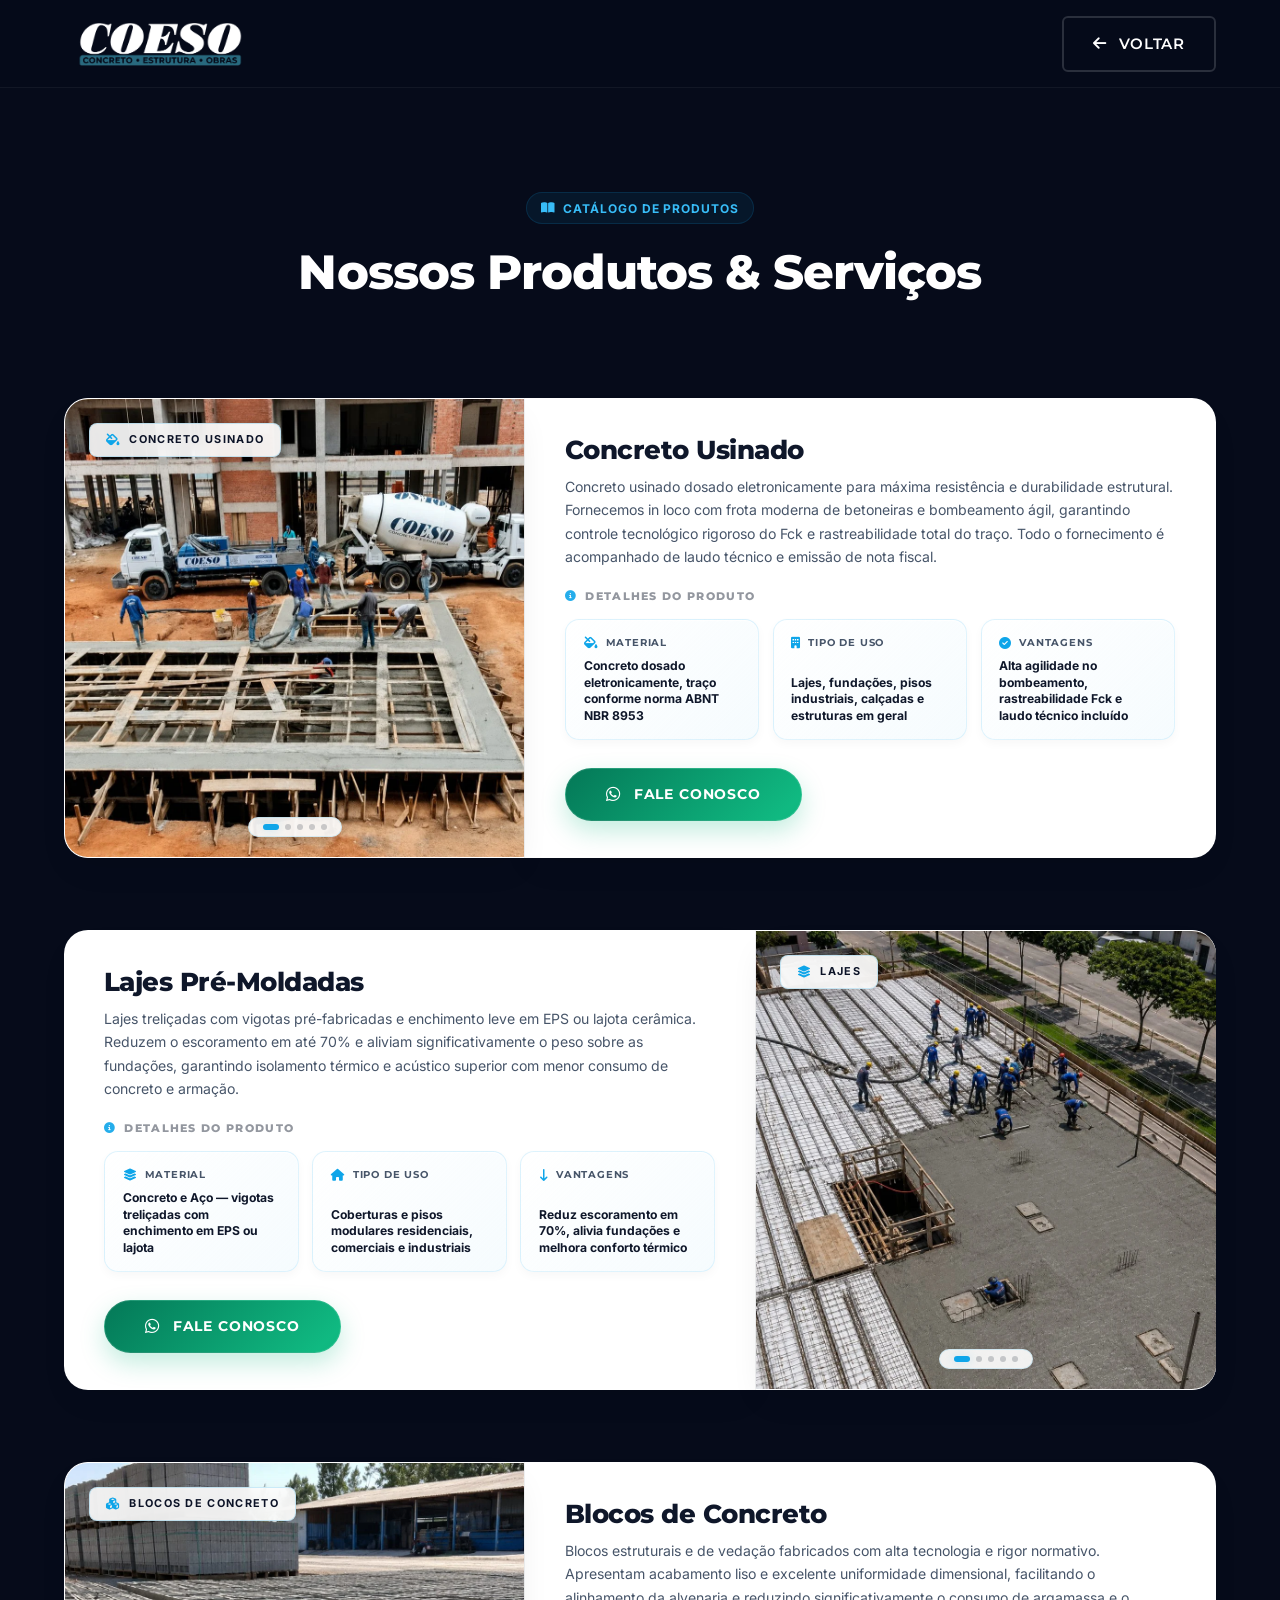
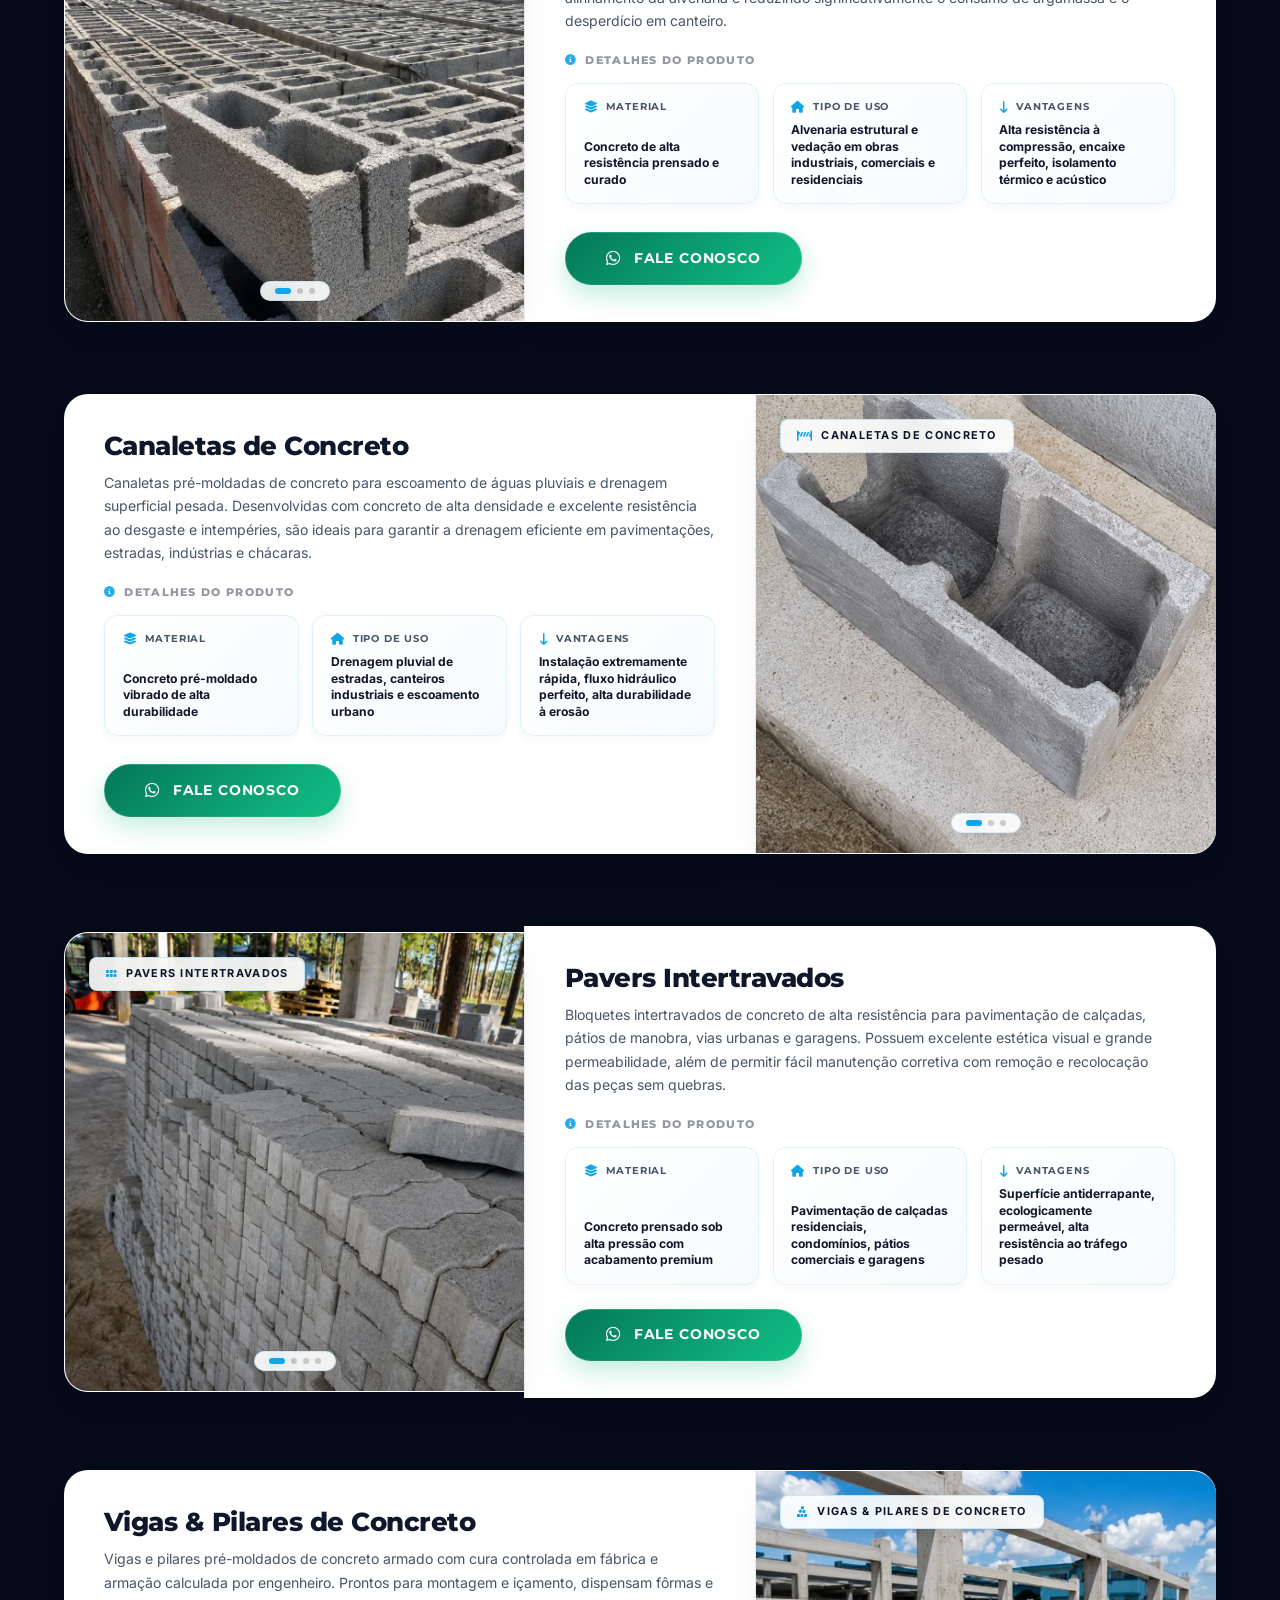
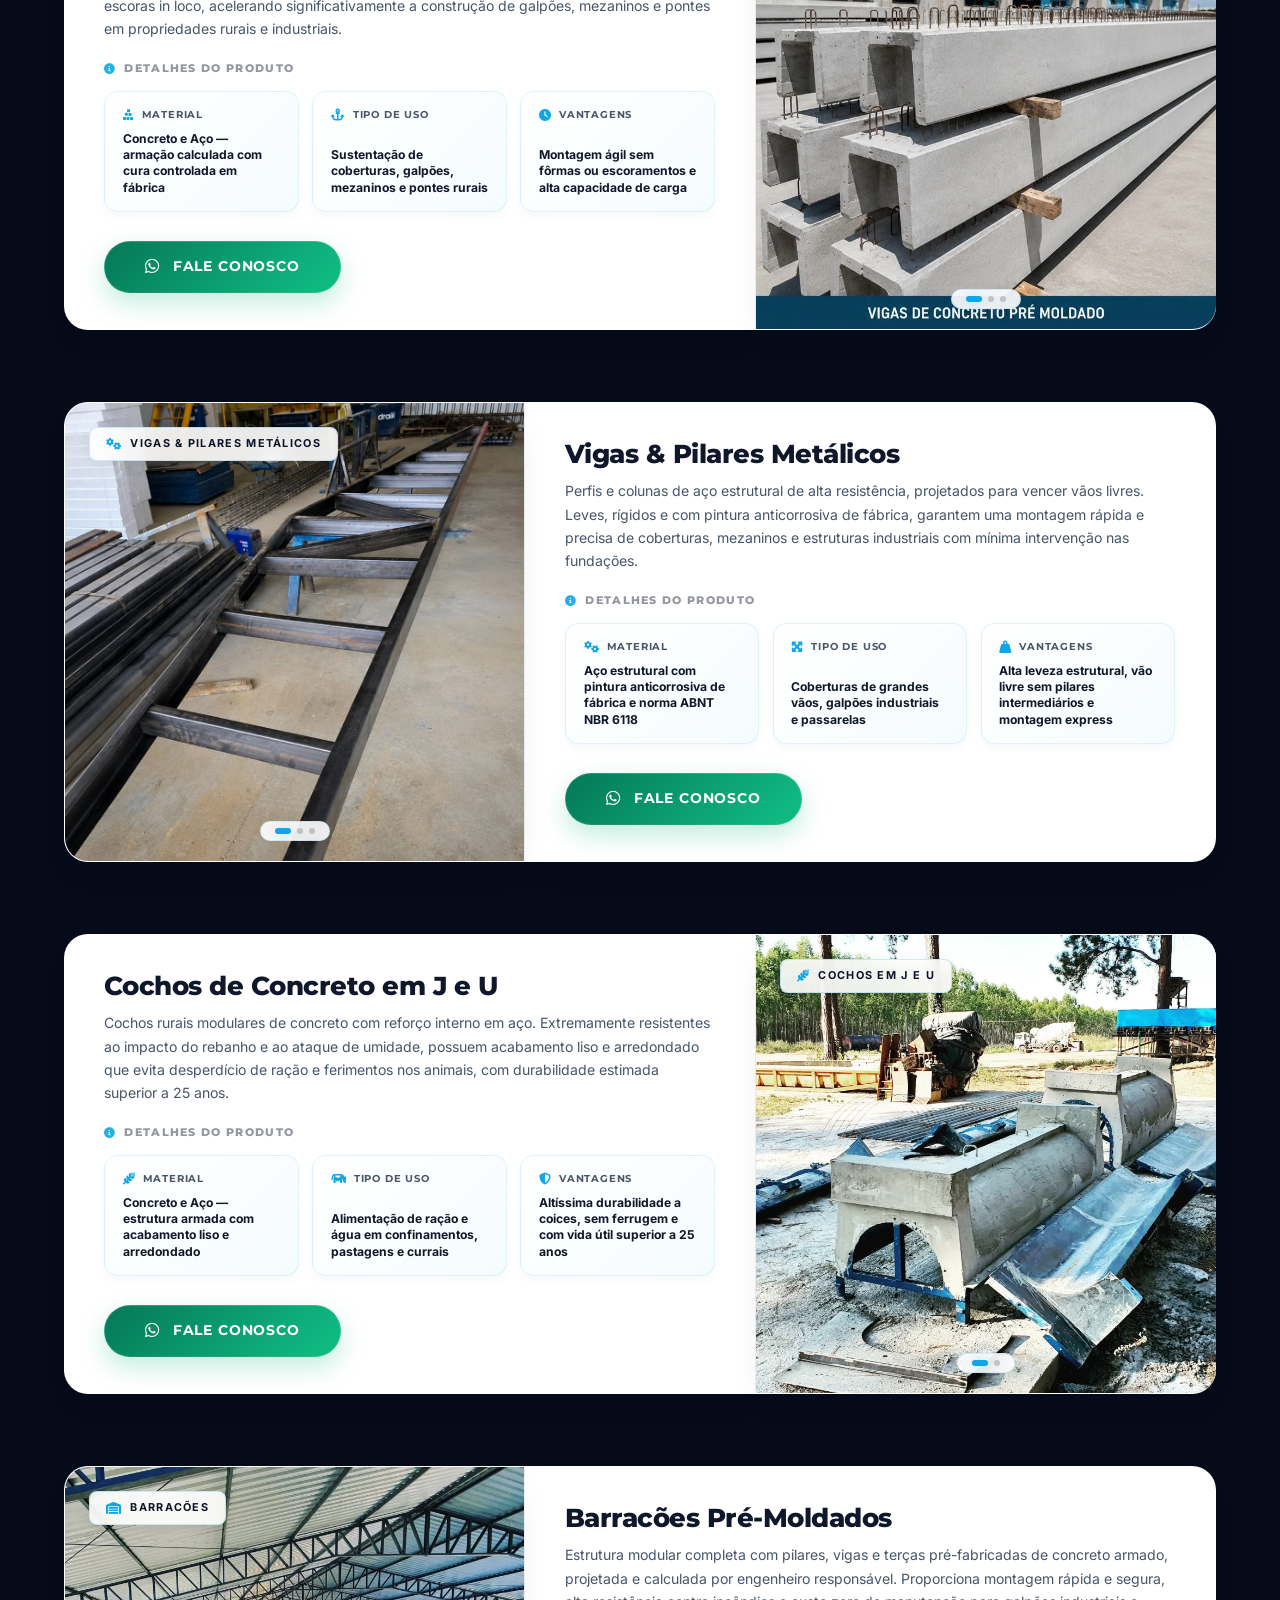
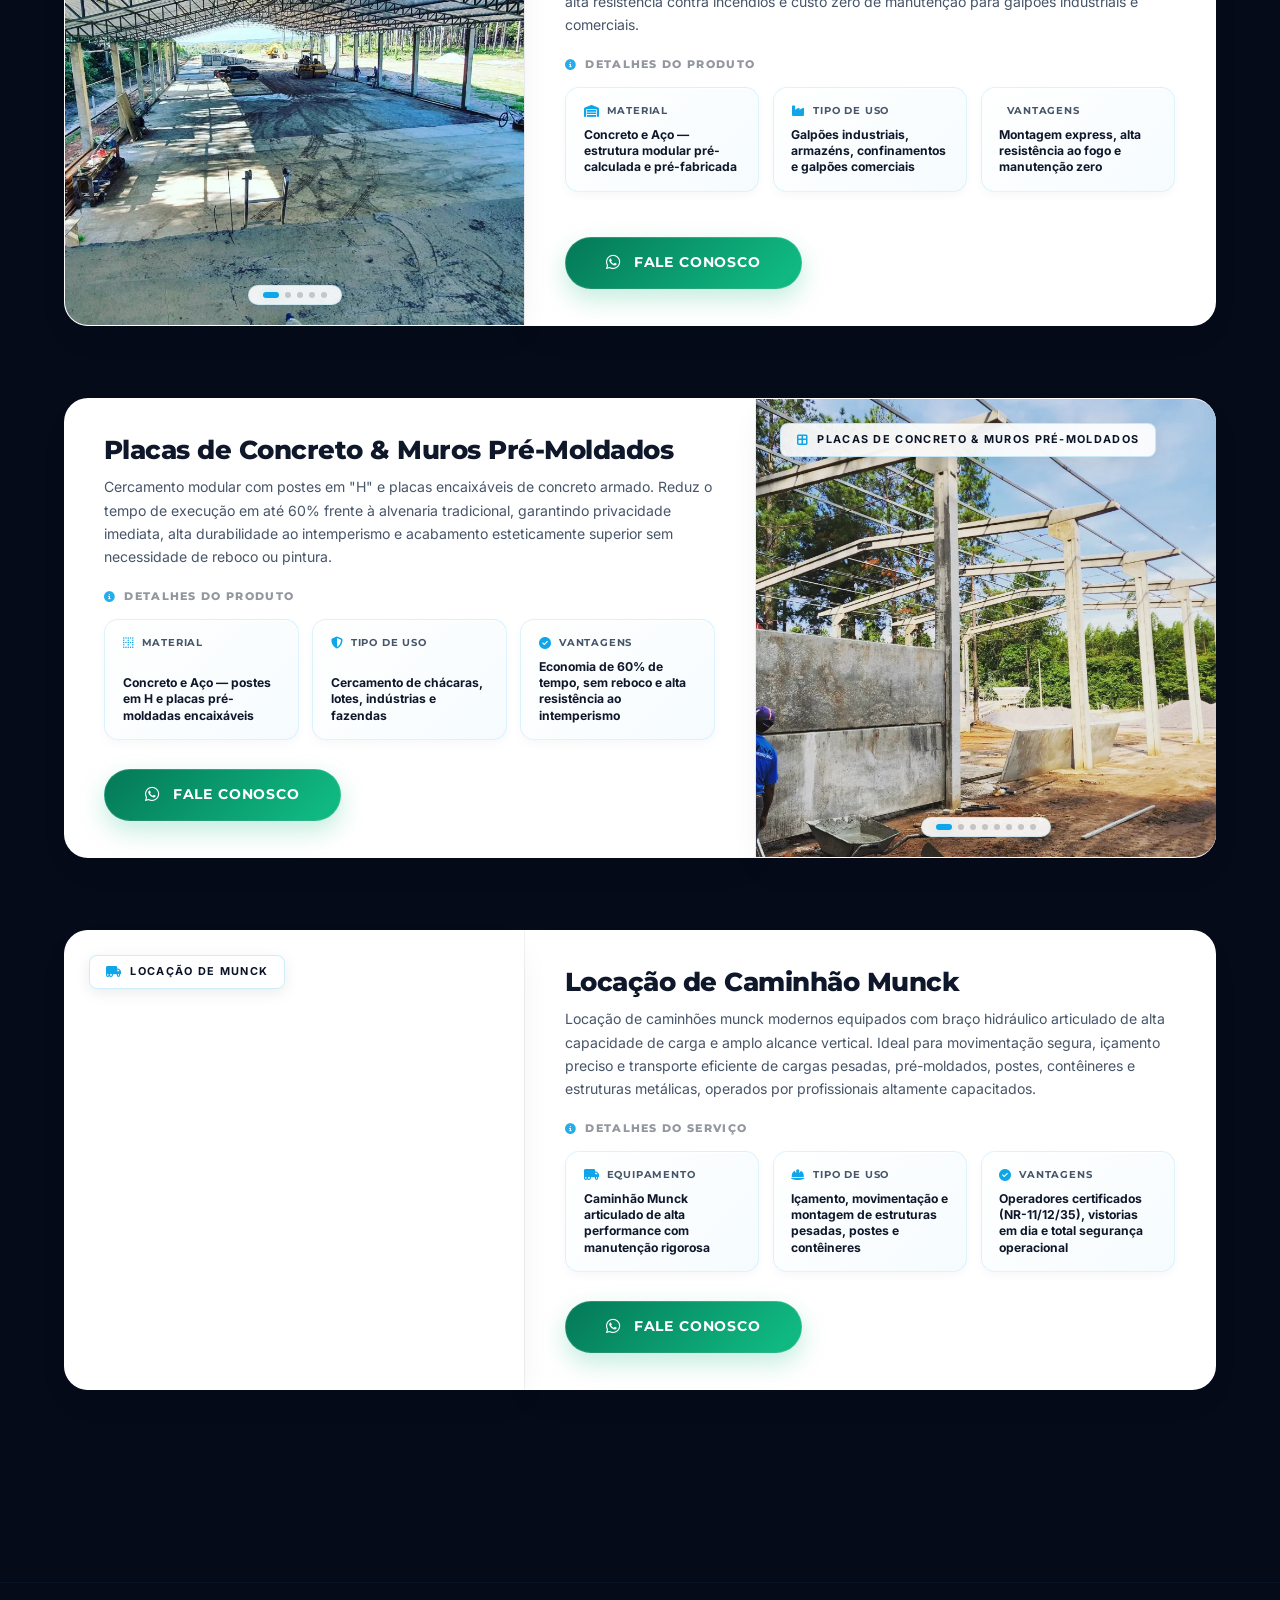
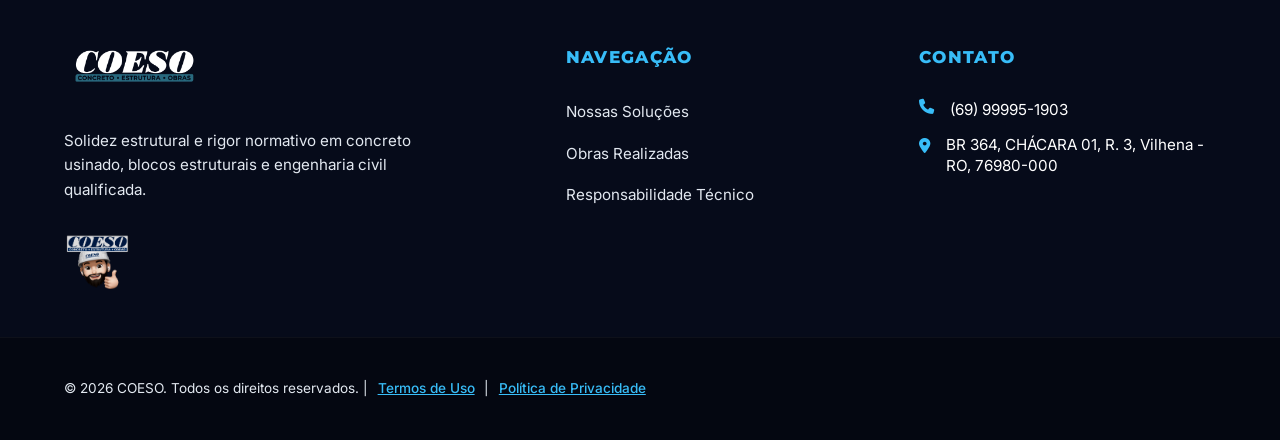
==== catalogo.html @ 25af0e40 "Add files via upload" ====
<!DOCTYPE html>
<html lang="pt-BR">
<head>
    <meta charset="UTF-8">
    <meta name="viewport" content="width=device-width, initial-scale=1.0">
    <title>Catálogo Oficial | COESO Engenharia</title>
    
    <!-- Meta Tags SEO -->
    <meta name="description" content="Acesse o Catálogo Oficial de Engenharia & Soluções COESO. Especificações técnicas de concreto usinado, blocos, pré-moldados e portfólio.">
    <meta name="keywords" content="catalogo coeso, concreto usinado, pre-moldados, laudos concreto, engenharia civil, coeso engenharia">
    <meta name="author" content="COESO">
    
    <!-- Google Fonts -->
    <link rel="preconnect" href="https://fonts.googleapis.com">
    <link rel="preconnect" href="https://fonts.gstatic.com" crossorigin>
    <link href="https://fonts.googleapis.com/css2?family=Inter:wght@300;400;500;600;700&family=Montserrat:wght@400;500;600;700;800&family=Playfair+Display:ital,wght@1,600;1,700;1,800;1,900&display=swap" rel="stylesheet">
    
    <!-- FontAwesome para Ícones -->
    <link rel="stylesheet" href="https://cdnjs.cloudflare.com/ajax/libs/font-awesome/6.4.0/css/all.min.css">
    
    <!-- CSS Customizado -->
    <link rel="stylesheet" href="style.css">
</head>
<body class="catalogo-body-bg">

    <!-- Header / Navbar Simplificado -->
    <header class="header" style="position: absolute; top: 0; left: 0; width: 100%; z-index: 100; background-color: transparent; border-bottom: 1px solid rgba(255, 255, 255, 0.05);">
        <div class="container header-container">
            <a href="index.html" class="logo-link">
                <img src="imagens/logo/logo-white-letters.webp" alt="COESO - Concreto, Estrutura e Obras" class="logo-img">
                <span class="logo-slogan">"Qualidade que constrói confiança"</span>
            </a>
            
            <a href="index.html" class="btn btn-outline" style="border-color: rgba(255, 255, 255, 0.15); color: var(--white); font-weight: 600;">
                <i class="fa-solid fa-arrow-left"></i> Voltar
            </a>
        </div>
    </header>

    <main style="padding-top: 5.5rem;">
        <!-- Seção de Introdução do Catálogo -->
        <section class="catalogo-intro-section">
            <div class="container">
                <span class="catalogo-tag"><i class="fa-solid fa-book-open"></i> Catálogo de Produtos</span>
                <h1 class="catalogo-intro-title">Nossos Produtos & Serviços</h1>
            </div>
        </section>

        <!-- Seção do Catálogo de Produtos (Sem Abas - Grade Unificada) -->
        <section class="catalogo-products-section" style="padding-bottom: 6rem;">
            <div class="container">
                <div class="product-list">
                    
                    <!-- Produto 1: Concreto Usinado -->
                    <div class="product-row">
                        <div class="product-carousel-side" data-carousel>
                            <span class="product-badge"><i class="fa-solid fa-fill-drip"></i> Concreto Usinado</span>
                            <div class="carousel-track-wrapper">
                                <div class="carousel-track">
                                    <div class="carousel-slide">
                                        <img src="imagens/cat%C3%A1logo/concretagem/concreto01.webp" alt="Concreto Usinado - Imagem 1">
                                    </div>
                                    <div class="carousel-slide">
                                        <img src="imagens/cat%C3%A1logo/concretagem/concreto02.webp" alt="Concreto Usinado - Imagem 2">
                                    </div>
                                    <div class="carousel-slide">
                                        <img src="imagens/cat%C3%A1logo/concretagem/concreto03.webp" alt="Concreto Usinado - Imagem 3">
                                    </div>
                                    <div class="carousel-slide">
                                        <img src="imagens/cat%C3%A1logo/concretagem/concreto04.webp" alt="Concreto Usinado - Imagem 4">
                                    </div>
                                    <div class="carousel-slide">
                                        <img src="imagens/cat%C3%A1logo/concretagem/concreto05.webp" alt="Concreto Usinado - Imagem 5">
                                    </div>
                                </div>
                            </div>
                            <button class="carousel-btn prev" aria-label="Anterior"><i class="fa-solid fa-chevron-left"></i></button>
                            <button class="carousel-btn next" aria-label="Próximo"><i class="fa-solid fa-chevron-right"></i></button>
                            <div class="carousel-dots">
                                <span class="dot active"></span>
                                <span class="dot"></span>
                                <span class="dot"></span>
                                <span class="dot"></span>
                                <span class="dot"></span>
                            </div>
                        </div>
                        <div class="product-info-side">
                            <div>
                                <h3 class="product-name">Concreto Usinado</h3>
                                <p class="product-intro-desc">Concreto usinado dosado eletronicamente para máxima resistência e durabilidade estrutural. Fornecemos in loco com frota moderna de betoneiras e bombeamento ágil, garantindo controle tecnológico rigoroso do Fck e rastreabilidade total do traço. Todo o fornecimento é acompanhado de laudo técnico e emissão de nota fiscal.</p>
                                
                                <div class="product-spec-title">
                                    <i class="fa-solid fa-circle-info"></i> Detalhes do Produto
                                </div>
                                <div class="product-spec-list">
                                    <div class="product-spec-item">
                                        <span class="product-spec-label"><i class="fa-solid fa-fill-drip"></i> Material</span>
                                        <span class="product-spec-val">Concreto dosado eletronicamente, traço conforme norma ABNT NBR 8953</span>
                                    </div>
                                    <div class="product-spec-item">
                                        <span class="product-spec-label"><i class="fa-solid fa-building"></i> Tipo de Uso</span>
                                        <span class="product-spec-val">Lajes, fundações, pisos industriais, calçadas e estruturas em geral</span>
                                    </div>
                                    <div class="product-spec-item">
                                        <span class="product-spec-label"><i class="fa-solid fa-circle-check"></i> Vantagens</span>
                                        <span class="product-spec-val">Alta agilidade no bombeamento, rastreabilidade Fck e laudo técnico incluído</span>
                                    </div>
                                </div>
                            </div>
                            
                            <a href="https://api.whatsapp.com/send?phone=5569999951903&text=Ol%C3%A1!%20Gostaria%20de%20fazer%20um%20or%C3%A7amento%20para%20Concreto%20Usinado%20com%20a%20COESO." 
                               target="_blank" class="btn btn-whatsapp-seller">
                                <i class="fa-brands fa-whatsapp"></i> Fale conosco
                            </a>
                        </div>
                    </div>

                    <!-- Produto 2: Lajes Pré-Moldadas -->
                    <div class="product-row">
                        <div class="product-carousel-side" data-carousel>
                            <span class="product-badge"><i class="fa-solid fa-layer-group"></i> Lajes</span>
                            <div class="carousel-track-wrapper">
                                <div class="carousel-track">
                                    <div class="carousel-slide">
                                        <img src="imagens/cat%C3%A1logo/lage/laje01.webp" alt="Lajes Pré-Moldadas - Imagem 1">
                                    </div>
                                    <div class="carousel-slide">
                                        <img src="imagens/cat%C3%A1logo/lage/laje02.webp" alt="Lajes Pré-Moldadas - Imagem 2">
                                    </div>
                                    <div class="carousel-slide">
                                        <img src="imagens/cat%C3%A1logo/lage/laje03.webp" alt="Lajes Pré-Moldadas - Imagem 3">
                                    </div>
                                    <div class="carousel-slide">
                                        <img src="imagens/cat%C3%A1logo/lage/laje04.webp" alt="Lajes Pré-Moldadas - Imagem 4">
                                    </div>
                                    <div class="carousel-slide">
                                        <img src="imagens/cat%C3%A1logo/lage/laje05.webp" alt="Lajes Pré-Moldadas - Imagem 5">
                                    </div>
                                </div>
                            </div>
                            <button class="carousel-btn prev" aria-label="Anterior"><i class="fa-solid fa-chevron-left"></i></button>
                            <button class="carousel-btn next" aria-label="Próximo"><i class="fa-solid fa-chevron-right"></i></button>
                            <div class="carousel-dots">
                                <span class="dot active"></span>
                                <span class="dot"></span>
                                <span class="dot"></span>
                                <span class="dot"></span>
                                <span class="dot"></span>
                            </div>
                        </div>
                        <div class="product-info-side">
                            <div>
                                <h3 class="product-name">Lajes Pré-Moldadas</h3>
                                <p class="product-intro-desc">Lajes treliçadas com vigotas pré-fabricadas e enchimento leve em EPS ou lajota cerâmica. Reduzem o escoramento em até 70% e aliviam significativamente o peso sobre as fundações, garantindo isolamento térmico e acústico superior com menor consumo de concreto e armação.</p>
                                
                                <div class="product-spec-title">
                                    <i class="fa-solid fa-circle-info"></i> Detalhes do Produto
                                </div>
                                <div class="product-spec-list">
                                    <div class="product-spec-item">
                                        <span class="product-spec-label"><i class="fa-solid fa-layer-group"></i> Material</span>
                                        <span class="product-spec-val">Concreto e Aço — vigotas treliçadas com enchimento em EPS ou lajota</span>
                                    </div>
                                    <div class="product-spec-item">
                                        <span class="product-spec-label"><i class="fa-solid fa-house"></i> Tipo de Uso</span>
                                        <span class="product-spec-val">Coberturas e pisos modulares residenciais, comerciais e industriais</span>
                                    </div>
                                    <div class="product-spec-item">
                                        <span class="product-spec-label"><i class="fa-solid fa-arrow-down-long"></i> Vantagens</span>
                                        <span class="product-spec-val">Reduz escoramento em 70%, alivia fundações e melhora conforto térmico</span>
                                    </div>
                                </div>
                            </div>
                            
                            <a href="https://api.whatsapp.com/send?phone=5569999951903&text=Ol%C3%A1!%20Gostaria%20de%20fazer%20um%20or%C3%A7amento%20para%20Lajes%20Pr%C3%A9-Moldadas%20com%20a%20COESO." 
                               target="_blank" class="btn btn-whatsapp-seller">
                                <i class="fa-brands fa-whatsapp"></i> Fale conosco
                            </a>
                        </div>
                    </div>

                    <!-- Produto 3: Blocos de Concreto -->
                    <div class="product-row">
                        <div class="product-carousel-side" data-carousel>
                            <span class="product-badge"><i class="fa-solid fa-cubes"></i> Blocos de Concreto</span>
                            <div class="carousel-track-wrapper">
                                <div class="carousel-track">
                                    <div class="carousel-slide">
                                        <img src="imagens/cat%C3%A1logo/blocos/blocos01.webp" alt="Blocos de Concreto Estruturais - Imagem 1">
                                    </div>
                                    <div class="carousel-slide">
                                        <img src="imagens/cat%C3%A1logo/blocos/Captura de tela 2026-05-21 192510.webp" alt="Blocos de Concreto Estruturais - Imagem 2">
                                    </div>
                                    <div class="carousel-slide">
                                        <img src="imagens/cat%C3%A1logo/blocos/ChatGPT Image 21_05_2026, 19_05_33.webp" alt="Blocos de Concreto de Vedação - Imagem 3">
                                    </div>
                                </div>
                            </div>
                            <button class="carousel-btn prev" aria-label="Anterior"><i class="fa-solid fa-chevron-left"></i></button>
                            <button class="carousel-btn next" aria-label="Próximo"><i class="fa-solid fa-chevron-right"></i></button>
                            <div class="carousel-dots">
                                <span class="dot active"></span>
                                <span class="dot"></span>
                                <span class="dot"></span>
                            </div>
                        </div>
                        <div class="product-info-side">
                            <div>
                                <h3 class="product-name">Blocos de Concreto</h3>
                                <p class="product-intro-desc">Blocos estruturais e de vedação fabricados com alta tecnologia e rigor normativo. Apresentam acabamento liso e excelente uniformidade dimensional, facilitando o alinhamento da alvenaria e reduzindo significativamente o consumo de argamassa e o desperdício em canteiro.</p>
                                
                                <div class="product-spec-title">
                                    <i class="fa-solid fa-circle-info"></i> Detalhes do Produto
                                </div>
                                <div class="product-spec-list">
                                    <div class="product-spec-item">
                                        <span class="product-spec-label"><i class="fa-solid fa-layer-group"></i> Material</span>
                                        <span class="product-spec-val">Concreto de alta resistência prensado e curado</span>
                                    </div>
                                    <div class="product-spec-item">
                                        <span class="product-spec-label"><i class="fa-solid fa-house"></i> Tipo de Uso</span>
                                        <span class="product-spec-val">Alvenaria estrutural e vedação em obras industriais, comerciais e residenciais</span>
                                    </div>
                                    <div class="product-spec-item">
                                        <span class="product-spec-label"><i class="fa-solid fa-arrow-down-long"></i> Vantagens</span>
                                        <span class="product-spec-val">Alta resistência à compressão, encaixe perfeito, isolamento térmico e acústico</span>
                                    </div>
                                </div>
                            </div>
                            
                            <a href="https://api.whatsapp.com/send?phone=5569999951903&text=Ol%C3%A1!%20Gostaria%20de%20fazer%20um%20or%C3%A7amento%20para%20Blocos%20de%20Concreto%20com%20a%20COESO." 
                               target="_blank" class="btn btn-whatsapp-seller">
                                <i class="fa-brands fa-whatsapp"></i> Fale conosco
                            </a>
                        </div>
                    </div>

                    <!-- Produto 4: Canaletas de Concreto -->
                    <div class="product-row">
                        <div class="product-carousel-side" data-carousel>
                            <span class="product-badge"><i class="fa-solid fa-road-barrier"></i> Canaletas de Concreto</span>
                            <div class="carousel-track-wrapper">
                                <div class="carousel-track">
                                    <div class="carousel-slide">
                                        <img src="imagens/cat%C3%A1logo/canaleta/ChatGPT Image 21 de mai. de 2026, 19_11_36.webp" alt="Canaletas de Concreto - Imagem 1">
                                    </div>
                                    <div class="carousel-slide">
                                        <img src="imagens/cat%C3%A1logo/canaleta/ChatGPT Image 21 de mai. de 2026, 19_12_55.webp" alt="Canaletas de Concreto - Imagem 2">
                                    </div>
                                    <div class="carousel-slide">
                                        <img src="imagens/cat%C3%A1logo/canaleta/ChatGPT Image 21 de mai. de 2026, 19_28_12.webp" alt="Canaletas de Concreto - Imagem 3">
                                    </div>
                                </div>
                            </div>
                            <button class="carousel-btn prev" aria-label="Anterior"><i class="fa-solid fa-chevron-left"></i></button>
                            <button class="carousel-btn next" aria-label="Próximo"><i class="fa-solid fa-chevron-right"></i></button>
                            <div class="carousel-dots">
                                <span class="dot active"></span>
                                <span class="dot"></span>
                                <span class="dot"></span>
                            </div>
                        </div>
                        <div class="product-info-side">
                            <div>
                                <h3 class="product-name">Canaletas de Concreto</h3>
                                <p class="product-intro-desc">Canaletas pré-moldadas de concreto para escoamento de águas pluviais e drenagem superficial pesada. Desenvolvidas com concreto de alta densidade e excelente resistência ao desgaste e intempéries, são ideais para garantir a drenagem eficiente em pavimentações, estradas, indústrias e chácaras.</p>
                                
                                <div class="product-spec-title">
                                    <i class="fa-solid fa-circle-info"></i> Detalhes do Produto
                                </div>
                                <div class="product-spec-list">
                                    <div class="product-spec-item">
                                        <span class="product-spec-label"><i class="fa-solid fa-layer-group"></i> Material</span>
                                        <span class="product-spec-val">Concreto pré-moldado vibrado de alta durabilidade</span>
                                    </div>
                                    <div class="product-spec-item">
                                        <span class="product-spec-label"><i class="fa-solid fa-house"></i> Tipo de Uso</span>
                                        <span class="product-spec-val">Drenagem pluvial de estradas, canteiros industriais e escoamento urbano</span>
                                    </div>
                                    <div class="product-spec-item">
                                        <span class="product-spec-label"><i class="fa-solid fa-arrow-down-long"></i> Vantagens</span>
                                        <span class="product-spec-val">Instalação extremamente rápida, fluxo hidráulico perfeito, alta durabilidade à erosão</span>
                                    </div>
                                </div>
                            </div>
                            
                            <a href="https://api.whatsapp.com/send?phone=5569999951903&text=Ol%C3%A1!%20Gostaria%20de%20fazer%20um%20or%C3%A7amento%20para%20Canaletas%20de%20Concreto%20com%20a%20COESO." 
                               target="_blank" class="btn btn-whatsapp-seller">
                                <i class="fa-brands fa-whatsapp"></i> Fale conosco
                            </a>
                        </div>
                    </div>

                    <!-- Produto 5: Pavers Intertravados -->
                    <div class="product-row">
                        <div class="product-carousel-side" data-carousel>
                            <span class="product-badge"><i class="fa-solid fa-grip"></i> Pavers Intertravados</span>
                            <div class="carousel-track-wrapper">
                                <div class="carousel-track">
                                    <div class="carousel-slide">
                                        <img src="imagens/cat%C3%A1logo/pavers/pavers01.webp" alt="Pavers Intertravados de Concreto - Imagem 1">
                                    </div>
                                    <div class="carousel-slide">
                                        <img src="imagens/cat%C3%A1logo/pavers/Captura de tela 2026-05-21 192517.webp" alt="Pavers Intertravados - Imagem 2">
                                    </div>
                                    <div class="carousel-slide">
                                        <img src="imagens/cat%C3%A1logo/pavers/ChatGPT Image 21 de mai. de 2026, 19_11_41.webp" alt="Pavers Intertravados - Imagem 3">
                                    </div>
                                    <div class="carousel-slide">
                                        <img src="imagens/cat%C3%A1logo/pavers/ChatGPT Image 21 de mai. de 2026, 19_11_48.webp" alt="Pavers Intertravados - Imagem 4">
                                    </div>
                                </div>
                            </div>
                            <button class="carousel-btn prev" aria-label="Anterior"><i class="fa-solid fa-chevron-left"></i></button>
                            <button class="carousel-btn next" aria-label="Próximo"><i class="fa-solid fa-chevron-right"></i></button>
                            <div class="carousel-dots">
                                <span class="dot active"></span>
                                <span class="dot"></span>
                                <span class="dot"></span>
                                <span class="dot"></span>
                            </div>
                        </div>
                        <div class="product-info-side">
                            <div>
                                <h3 class="product-name">Pavers Intertravados</h3>
                                <p class="product-intro-desc">Bloquetes intertravados de concreto de alta resistência para pavimentação de calçadas, pátios de manobra, vias urbanas e garagens. Possuem excelente estética visual e grande permeabilidade, além de permitir fácil manutenção corretiva com remoção e recolocação das peças sem quebras.</p>
                                
                                <div class="product-spec-title">
                                    <i class="fa-solid fa-circle-info"></i> Detalhes do Produto
                                </div>
                                <div class="product-spec-list">
                                    <div class="product-spec-item">
                                        <span class="product-spec-label"><i class="fa-solid fa-layer-group"></i> Material</span>
                                        <span class="product-spec-val">Concreto prensado sob alta pressão com acabamento premium</span>
                                    </div>
                                    <div class="product-spec-item">
                                        <span class="product-spec-label"><i class="fa-solid fa-house"></i> Tipo de Uso</span>
                                        <span class="product-spec-val">Pavimentação de calçadas residenciais, condomínios, pátios comerciais e garagens</span>
                                    </div>
                                    <div class="product-spec-item">
                                        <span class="product-spec-label"><i class="fa-solid fa-arrow-down-long"></i> Vantagens</span>
                                        <span class="product-spec-val">Superfície antiderrapante, ecologicamente permeável, alta resistência ao tráfego pesado</span>
                                    </div>
                                </div>
                            </div>
                            
                            <a href="https://api.whatsapp.com/send?phone=5569999951903&text=Ol%C3%A1!%20Gostaria%20de%20fazer%20um%20or%C3%A7amento%20para%20Pavers%20Intertravados%20com%20a%20COESO." 
                               target="_blank" class="btn btn-whatsapp-seller">
                                <i class="fa-brands fa-whatsapp"></i> Fale conosco
                            </a>
                        </div>
                    </div>
                    <!-- Produto 6: Vigas & Pilares de Concreto -->
                    <div class="product-row">
                        <div class="product-carousel-side" data-carousel>
                            <span class="product-badge"><i class="fa-solid fa-cubes-stacked"></i> Vigas & Pilares de Concreto</span>
                            <div class="carousel-track-wrapper">
                                <div class="carousel-track">
                                    <div class="carousel-slide">
                                        <img src="imagens/cat%C3%A1logo/vigas_moldadas/viga01.webp" alt="Vigas & Pilares de Concreto - Imagem 1">
                                    </div>
                                    <div class="carousel-slide">
                                        <img src="imagens/cat%C3%A1logo/vigas_moldadas/viga02.webp" alt="Vigas & Pilares de Concreto - Imagem 2">
                                    </div>
                                    <div class="carousel-slide">
                                        <img src="imagens/cat%C3%A1logo/vigas_moldadas/viga03.webp" alt="Vigas & Pilares de Concreto - Imagem 3">
                                    </div>
                                </div>
                            </div>
                            <button class="carousel-btn prev" aria-label="Anterior"><i class="fa-solid fa-chevron-left"></i></button>
                            <button class="carousel-btn next" aria-label="Próximo"><i class="fa-solid fa-chevron-right"></i></button>
                            <div class="carousel-dots">
                                <span class="dot active"></span>
                                <span class="dot"></span>
                                <span class="dot"></span>
                            </div>
                        </div>
                        <div class="product-info-side">
                            <div>
                                <h3 class="product-name">Vigas & Pilares de Concreto</h3>
                                <p class="product-intro-desc">Vigas e pilares pré-moldados de concreto armado com cura controlada em fábrica e armação calculada por engenheiro. Prontos para montagem e içamento, dispensam fôrmas e escoras in loco, acelerando significativamente a construção de galpões, mezaninos e pontes em propriedades rurais e industriais.</p>
                                
                                <div class="product-spec-title">
                                    <i class="fa-solid fa-circle-info"></i> Detalhes do Produto
                                </div>
                                <div class="product-spec-list">
                                    <div class="product-spec-item">
                                        <span class="product-spec-label"><i class="fa-solid fa-cubes-stacked"></i> Material</span>
                                        <span class="product-spec-val">Concreto e Aço — armação calculada com cura controlada em fábrica</span>
                                    </div>
                                    <div class="product-spec-item">
                                        <span class="product-spec-label"><i class="fa-solid fa-anchor"></i> Tipo de Uso</span>
                                        <span class="product-spec-val">Sustentação de coberturas, galpões, mezaninos e pontes rurais</span>
                                    </div>
                                    <div class="product-spec-item">
                                        <span class="product-spec-label"><i class="fa-solid fa-clock"></i> Vantagens</span>
                                        <span class="product-spec-val">Montagem ágil sem fôrmas ou escoramentos e alta capacidade de carga</span>
                                    </div>
                                </div>
                            </div>
                            
                            <a href="https://api.whatsapp.com/send?phone=5569999951903&text=Ol%C3%A1!%20Gostaria%20de%20fazer%20um%20or%C3%A7amento%20para%20Vigas%20%26%20Pilares%20de%20Concreto%20com%20a%20COESO." 
                               target="_blank" class="btn btn-whatsapp-seller">
                                <i class="fa-brands fa-whatsapp"></i> Fale conosco
                            </a>
                        </div>
                    </div>

                    <!-- Produto 7: Vigas & Pilares Metálicos -->
                    <div class="product-row">
                        <div class="product-carousel-side" data-carousel>
                            <span class="product-badge"><i class="fa-solid fa-gears"></i> Vigas & Pilares Metálicos</span>
                            <div class="carousel-track-wrapper">
                                <div class="carousel-track">
                                    <div class="carousel-slide">
                                        <img src="imagens/cat%C3%A1logo/vigas_Metalicas/viga01.webp" alt="Vigas & Pilares Metálicos - Imagem 1">
                                    </div>
                                    <div class="carousel-slide">
                                        <img src="imagens/cat%C3%A1logo/vigas_Metalicas/viga02.webp" alt="Vigas & Pilares Metálicos - Imagem 2">
                                    </div>
                                    <div class="carousel-slide">
                                        <img src="imagens/cat%C3%A1logo/vigas_Metalicas/viga03.webp" alt="Vigas & Pilares Metálicos - Imagem 3">
                                    </div>
                                </div>
                            </div>
                            <button class="carousel-btn prev" aria-label="Anterior"><i class="fa-solid fa-chevron-left"></i></button>
                            <button class="carousel-btn next" aria-label="Próximo"><i class="fa-solid fa-chevron-right"></i></button>
                            <div class="carousel-dots">
                                <span class="dot active"></span>
                                <span class="dot"></span>
                                <span class="dot"></span>
                            </div>
                        </div>
                        <div class="product-info-side">
                            <div>
                                <h3 class="product-name">Vigas & Pilares Metálicos</h3>
                                <p class="product-intro-desc">Perfis e colunas de aço estrutural de alta resistência, projetados para vencer vãos livres. Leves, rígidos e com pintura anticorrosiva de fábrica, garantem uma montagem rápida e precisa de coberturas, mezaninos e estruturas industriais com mínima intervenção nas fundações.</p>
                                
                                <div class="product-spec-title">
                                    <i class="fa-solid fa-circle-info"></i> Detalhes do Produto
                                </div>
                                <div class="product-spec-list">
                                    <div class="product-spec-item">
                                        <span class="product-spec-label"><i class="fa-solid fa-gears"></i> Material</span>
                                        <span class="product-spec-val">Aço estrutural com pintura anticorrosiva de fábrica e norma ABNT NBR 6118</span>
                                    </div>
                                    <div class="product-spec-item">
                                        <span class="product-spec-label"><i class="fa-solid fa-maximize"></i> Tipo de Uso</span>
                                        <span class="product-spec-val">Coberturas de grandes vãos, galpões industriais e passarelas</span>
                                    </div>
                                    <div class="product-spec-item">
                                        <span class="product-spec-label"><i class="fa-solid fa-weight-hanging"></i> Vantagens</span>
                                        <span class="product-spec-val">Alta leveza estrutural, vão livre sem pilares intermediários e montagem express</span>
                                    </div>
                                </div>
                            </div>
                            
                            <a href="https://api.whatsapp.com/send?phone=5569999951903&text=Ol%C3%A1!%20Gostaria%20de%20fazer%20um%20or%C3%A7amento%20para%20Vigas%20%26%20Pilares%20Met%C3%A1licos%20com%20a%20COESO." 
                               target="_blank" class="btn btn-whatsapp-seller">
                                <i class="fa-brands fa-whatsapp"></i> Fale conosco
                            </a>
                        </div>
                    </div>

                    <!-- Produto 8: Cochos de Concreto em J e U -->
                    <div class="product-row">
                        <div class="product-carousel-side" data-carousel>
                            <span class="product-badge"><i class="fa-solid fa-wheat-awn"></i> Cochos em J e U</span>
                            <div class="carousel-track-wrapper">
                                <div class="carousel-track">
                                    <div class="carousel-slide">
                                        <img src="imagens/cat%C3%A1logo/cocho/Captura%20de%20tela%202026-05-21%20192445.webp" alt="Cochos de Concreto em J e U - Imagem 1">
                                    </div>
                                    <div class="carousel-slide">
                                        <img src="imagens/cat%C3%A1logo/cocho/Captura%20de%20tela%202026-05-21%20192457.webp" alt="Cochos de Concreto em J e U - Imagem 2">
                                    </div>
                                </div>
                            </div>
                            <button class="carousel-btn prev" aria-label="Anterior"><i class="fa-solid fa-chevron-left"></i></button>
                            <button class="carousel-btn next" aria-label="Próximo"><i class="fa-solid fa-chevron-right"></i></button>
                            <div class="carousel-dots">
                                <span class="dot active"></span>
                                <span class="dot"></span>
                            </div>
                        </div>
                        <div class="product-info-side">
                            <div>
                                <h3 class="product-name">Cochos de Concreto em J e U</h3>
                                <p class="product-intro-desc">Cochos rurais modulares de concreto com reforço interno em aço. Extremamente resistentes ao impacto do rebanho e ao ataque de umidade, possuem acabamento liso e arredondado que evita desperdício de ração e ferimentos nos animais, com durabilidade estimada superior a 25 anos.</p>
                                
                                <div class="product-spec-title">
                                    <i class="fa-solid fa-circle-info"></i> Detalhes do Produto
                                </div>
                                <div class="product-spec-list">
                                    <div class="product-spec-item">
                                        <span class="product-spec-label"><i class="fa-solid fa-wheat-awn"></i> Material</span>
                                        <span class="product-spec-val">Concreto e Aço — estrutura armada com acabamento liso e arredondado</span>
                                    </div>
                                    <div class="product-spec-item">
                                        <span class="product-spec-label"><i class="fa-solid fa-cow"></i> Tipo de Uso</span>
                                        <span class="product-spec-val">Alimentação de ração e água em confinamentos, pastagens e currais</span>
                                    </div>
                                    <div class="product-spec-item">
                                        <span class="product-spec-label"><i class="fa-solid fa-shield-halved"></i> Vantagens</span>
                                        <span class="product-spec-val">Altíssima durabilidade a coices, sem ferrugem e com vida útil superior a 25 anos</span>
                                    </div>
                                </div>
                            </div>
                            
                            <a href="https://api.whatsapp.com/send?phone=5569999951903&text=Ol%C3%A1!%20Gostaria%20de%20fazer%20um%20or%C3%A7amento%20para%20Cochos%20de%20Concreto%20em%20J%20e%20U%20com%20a%20COESO." 
                               target="_blank" class="btn btn-whatsapp-seller">
                                <i class="fa-brands fa-whatsapp"></i> Fale conosco
                            </a>
                        </div>
                    </div>

                    <!-- Produto 9: Barracões Pré-Moldados -->
                    <div class="product-row">
                        <div class="product-carousel-side" data-carousel>
                            <span class="product-badge"><i class="fa-solid fa-warehouse"></i> Barracões</span>
                            <div class="carousel-track-wrapper">
                                <div class="carousel-track">
                                    <div class="carousel-slide">
                                        <img src="imagens/cat%C3%A1logo/barracao/baracao01.webp" alt="Barracões Pré-Moldados - Imagem 1">
                                    </div>
                                    <div class="carousel-slide">
                                        <img src="imagens/cat%C3%A1logo/barracao/baracao02.webp" alt="Barracões Pré-Moldados - Imagem 2">
                                    </div>
                                    <div class="carousel-slide">
                                        <img src="imagens/cat%C3%A1logo/barracao/baracao03.webp" alt="Barracões Pré-Moldados - Imagem 3">
                                    </div>
                                    <div class="carousel-slide">
                                        <img src="imagens/cat%C3%A1logo/barracao/baracao04.webp" alt="Barracões Pré-Moldados - Imagem 4">
                                    </div>
                                    <div class="carousel-slide">
                                        <img src="imagens/cat%C3%A1logo/barracao/baracao05.webp" alt="Barracões Pré-Moldados - Imagem 5">
                                    </div>
                                </div>
                            </div>
                            <button class="carousel-btn prev" aria-label="Anterior"><i class="fa-solid fa-chevron-left"></i></button>
                            <button class="carousel-btn next" aria-label="Próximo"><i class="fa-solid fa-chevron-right"></i></button>
                            <div class="carousel-dots">
                                <span class="dot active"></span>
                                <span class="dot"></span>
                                <span class="dot"></span>
                                <span class="dot"></span>
                                <span class="dot"></span>
                            </div>
                        </div>
                        <div class="product-info-side">
                            <div>
                                <h3 class="product-name">Barracões Pré-Moldados</h3>
                                <p class="product-intro-desc">Estrutura modular completa com pilares, vigas e terças pré-fabricadas de concreto armado, projetada e calculada por engenheiro responsável. Proporciona montagem rápida e segura, alta resistência contra incêndios e custo zero de manutenção para galpões industriais e comerciais.</p>
                                
                                <div class="product-spec-title">
                                    <i class="fa-solid fa-circle-info"></i> Detalhes do Produto
                                </div>
                                <div class="product-spec-list">
                                    <div class="product-spec-item">
                                        <span class="product-spec-label"><i class="fa-solid fa-warehouse"></i> Material</span>
                                        <span class="product-spec-val">Concreto e Aço — estrutura modular pré-calculada e pré-fabricada</span>
                                    </div>
                                    <div class="product-spec-item">
                                        <span class="product-spec-label"><i class="fa-solid fa-industry"></i> Tipo de Uso</span>
                                        <span class="product-spec-val">Galpões industriais, armazéns, confinamentos e galpões comerciais</span>
                                    </div>
                                    <div class="product-spec-item">
                                        <span class="product-spec-label"><i class="fa-solid fa-fire-shield"></i> Vantagens</span>
                                        <span class="product-spec-val">Montagem express, alta resistência ao fogo e manutenção zero</span>
                                    </div>
                                </div>
                            </div>
                            
                            <a href="https://api.whatsapp.com/send?phone=5569999951903&text=Ol%C3%A1!%20Gostaria%20de%20fazer%20um%20or%C3%A7amento%20para%20Barrac%C3%B5es%20Pr%C3%A9-Moldados%20com%20a%20COESO." 
                               target="_blank" class="btn btn-whatsapp-seller">
                                <i class="fa-brands fa-whatsapp"></i> Fale conosco
                            </a>
                        </div>
                    </div>

                     <!-- Produto 10: Placas de Concreto & Muros Pré-Moldados -->
                    <div class="product-row">
                        <div class="product-carousel-side" data-carousel>
                            <span class="product-badge"><i class="fa-solid fa-border-all"></i> Placas de Concreto & Muros Pré-Moldados</span>
                            <div class="carousel-track-wrapper">
                                <div class="carousel-track">
                                    <div class="carousel-slide">
                                        <img src="imagens/cat%C3%A1logo/muro/Captura de tela 2026-05-21 192101.webp" alt="Muros Pré-Moldados de Concreto - Imagem 1">
                                    </div>
                                    <div class="carousel-slide">
                                        <img src="imagens/cat%C3%A1logo/Placas%20de%20Concreto/placa01.webp" alt="Placas de Concreto - Imagem 2">
                                    </div>
                                    <div class="carousel-slide">
                                        <img src="imagens/cat%C3%A1logo/muro/ChatGPT Image 21 de mai. de 2026, 19_28_18.webp" alt="Muros Pré-Moldados de Concreto - Imagem 3">
                                    </div>
                                    <div class="carousel-slide">
                                        <img src="imagens/cat%C3%A1logo/Placas%20de%20Concreto/placa02.webp" alt="Placas de Concreto - Imagem 4">
                                    </div>
                                    <div class="carousel-slide">
                                        <img src="imagens/cat%C3%A1logo/muro/ChatGPT Image 21 de mai. de 2026, 19_32_40.webp" alt="Muros Pré-Moldados de Concreto - Imagem 5">
                                    </div>
                                    <div class="carousel-slide">
                                        <img src="imagens/cat%C3%A1logo/Placas%20de%20Concreto/placa03.webp" alt="Placas de Concreto - Imagem 6">
                                    </div>
                                    <div class="carousel-slide">
                                        <img src="imagens/cat%C3%A1logo/muro/ChatGPT Image 21 de mai. de 2026, 19_35_55.webp" alt="Muros Pré-Moldados de Concreto - Imagem 7">
                                    </div>
                                    <div class="carousel-slide">
                                        <img src="imagens/cat%C3%A1logo/Placas%20de%20Concreto/placa04.webp" alt="Placas de Concreto - Imagem 8">
                                    </div>
                                </div>
                            </div>
                            <button class="carousel-btn prev" aria-label="Anterior"><i class="fa-solid fa-chevron-left"></i></button>
                            <button class="carousel-btn next" aria-label="Próximo"><i class="fa-solid fa-chevron-right"></i></button>
                            <div class="carousel-dots">
                                <span class="dot active"></span>
                                <span class="dot"></span>
                                <span class="dot"></span>
                                <span class="dot"></span>
                                <span class="dot"></span>
                                <span class="dot"></span>
                                <span class="dot"></span>
                                <span class="dot"></span>
                            </div>
                        </div>
                        <div class="product-info-side">
                            <div>
                                <h3 class="product-name">Placas de Concreto & Muros Pré-Moldados</h3>
                                <p class="product-intro-desc">Cercamento modular com postes em "H" e placas encaixáveis de concreto armado. Reduz o tempo de execução em até 60% frente à alvenaria tradicional, garantindo privacidade imediata, alta durabilidade ao intemperismo e acabamento esteticamente superior sem necessidade de reboco ou pintura.</p>
                                
                                <div class="product-spec-title">
                                    <i class="fa-solid fa-circle-info"></i> Detalhes do Produto
                                </div>
                                <div class="product-spec-list">
                                    <div class="product-spec-item">
                                        <span class="product-spec-label"><i class="fa-solid fa-border-none"></i> Material</span>
                                        <span class="product-spec-val">Concreto e Aço — postes em H e placas pré-moldadas encaixáveis</span>
                                    </div>
                                    <div class="product-spec-item">
                                        <span class="product-spec-label"><i class="fa-solid fa-shield-halved"></i> Tipo de Uso</span>
                                        <span class="product-spec-val">Cercamento de chácaras, lotes, indústrias e fazendas</span>
                                    </div>
                                    <div class="product-spec-item">
                                        <span class="product-spec-label"><i class="fa-solid fa-circle-check"></i> Vantagens</span>
                                        <span class="product-spec-val">Economia de 60% de tempo, sem reboco e alta resistência ao intemperismo</span>
                                    </div>
                                </div>
                            </div>
                            
                            <a href="https://api.whatsapp.com/send?phone=5569999951903&text=Ol%C3%A1!%20Gostaria%20de%20fazer%20um%20or%C3%A7amento%20para%20Placas%20de%20Concreto%20com%20a%20COESO." 
                               target="_blank" class="btn btn-whatsapp-seller">
                                <i class="fa-brands fa-whatsapp"></i> Fale conosco
                            </a>
                        </div>
                    </div>

                    <!-- Produto 11: Locação de Caminhão Munck -->
                    <div class="product-row">
                        <div class="product-carousel-side">
                            <span class="product-badge"><i class="fa-solid fa-truck-moving"></i> Locação de Munck</span>
                            <div class="carousel-track-wrapper">
                                <div class="carousel-track">
                                    <div class="carousel-slide">
                                        <img src="imagens/coeso/caminhoes.webp" alt="Locação de Caminhão Munck - COESO" width="1000" height="1000" decoding="async" loading="lazy">
                                    </div>
                                </div>
                            </div>
                        </div>
                        <div class="product-info-side">
                            <div>
                                <h3 class="product-name">Locação de Caminhão Munck</h3>
                                <p class="product-intro-desc">Locação de caminhões munck modernos equipados com braço hidráulico articulado de alta capacidade de carga e amplo alcance vertical. Ideal para movimentação segura, içamento preciso e transporte eficiente de cargas pesadas, pré-moldados, postes, contêineres e estruturas metálicas, operados por profissionais altamente capacitados.</p>
                                
                                <div class="product-spec-title">
                                    <i class="fa-solid fa-circle-info"></i> Detalhes do Serviço
                                </div>
                                <div class="product-spec-list">
                                    <div class="product-spec-item">
                                        <span class="product-spec-label"><i class="fa-solid fa-truck-moving"></i> Equipamento</span>
                                        <span class="product-spec-val">Caminhão Munck articulado de alta performance com manutenção rigorosa</span>
                                    </div>
                                    <div class="product-spec-item">
                                        <span class="product-spec-label"><i class="fa-solid fa-helmet-safety"></i> Tipo de Uso</span>
                                        <span class="product-spec-val">Içamento, movimentação e montagem de estruturas pesadas, postes e contêineres</span>
                                    </div>
                                    <div class="product-spec-item">
                                        <span class="product-spec-label"><i class="fa-solid fa-circle-check"></i> Vantagens</span>
                                        <span class="product-spec-val">Operadores certificados (NR-11/12/35), vistorias em dia e total segurança operacional</span>
                                    </div>
                                </div>
                            </div>
                            
                            <a href="https://api.whatsapp.com/send?phone=5569999951903&text=Ol%C3%A1!%20Gostaria%20de%20fazer%20um%20or%C3%A7amento%20para%20Loca%C3%A7%C3%A3o%20de%20Caminh%C3%A3o%20Munck%20com%20a%20COESO." 
                               target="_blank" class="btn btn-whatsapp-seller">
                                <i class="fa-brands fa-whatsapp"></i> Fale conosco
                            </a>
                        </div>
                    </div>

                </div>
            </div>
        </section>
    </main>

    <!-- Rodapé Simplificado -->
    <footer class="footer" style="padding-top: 4rem;">
        <div class="container footer-container" style="margin-bottom: 3rem; grid-template-columns: 1.5fr 1fr 1fr;">
            <!-- Coluna 1 -->
            <div class="footer-brand">
                <a href="index.html" class="logo-link">
                    <img src="imagens/logo/logo-white-letters.webp" alt="COESO" class="logo-img" style="height: 38px;">
                </a>
                <p style="margin-top: 1rem; max-width: 350px;">Solidez estrutural e rigor normativo em concreto usinado, blocos estruturais e engenharia civil qualificada.</p>
                <img src="imagens/logo/pedreiro.webp" alt="Mascote Pedreiro COESO" style="height: 55px; width: auto; margin-top: 1.25rem; display: block; opacity: 0.95;">
            </div>
            
            <!-- Coluna 2 -->
            <div class="footer-links">
                <h4>Navegação</h4>
                <ul>
                    <li><a href="index.html#solucoes">Nossas Soluções</a></li>
                    <li><a href="index.html#obras">Obras Realizadas</a></li>
                    <li><a href="index.html#autoridade">Responsabilidade Técnico</a></li>
                </ul>
            </div>
            
            <!-- Coluna 3 -->
            <div class="footer-contact">
                <h4>Contato</h4>
                <ul class="footer-contact-list">
                    <li><i class="fa-solid fa-phone" style="color: var(--blue-light-hover); margin-right: 0.25rem;"></i> (69) 99995-1903</li>
                    <li><i class="fa-solid fa-location-dot" style="color: var(--blue-light-hover); margin-right: 0.25rem; margin-top: 0.25rem;"></i> BR 364, CHÁCARA 01, R. 3, Vilhena - RO, 76980-000</li>
                </ul>
            </div>
        </div>

        <div class="footer-bottom">
            <div class="container bottom-container">
                <div class="copyright">
                    <p>&copy; 2026 COESO. Todos os direitos reservados. | <a href="termos.html" class="footer-legal-link">Termos de Uso</a> | <a href="privacidade.html" class="footer-legal-link">Política de Privacidade</a></p>
                </div>
            </div>
        </div>
    </footer>

    <!-- JavaScript Customizado -->
    <script src="script.js"></script>
</body>
</html>
---- style.css ----
/* 
   COESO - Concreto • Estrutura • Obras
   Sistema de Design & Estilização Premium
   Paleta Comercial: 50% Azul Escuro | 30% Branco | 20% Azul Claro
*/

/* --- Variáveis Globais (Design Tokens) --- */
:root {
    /* 50% Azul Escuro (Solidez e Engenharia) */
    --blue-dark-900: #060B1A; /* Fundo base ultra-escuro */
    --blue-dark-800: #0C1327; /* Fundo principal de seções escuras */
    --blue-dark-700: #17213C; /* Fundo de cards e menus escuros */
    --blue-dark-600: #253356; /* Bordas e tons intermediários */
    
    /* 30% Branco & Off-White (Leitura e Espaço) */
    --white: #FFFFFF;
    --off-white-100: #F8FAFC; /* Fundo principal claro */
    --off-white-200: #E2E8F0; /* Bordas e detalhes em seções claras */
    --text-dark: #0F172A;     /* Texto principal em seções claras */
    --text-muted-dark: #475569; /* Texto secundário em seções claras */
    
    /* 20% Azul Claro (Tecnologia, Destaque e Ação) */
    --blue-light-main: #0EA5E9;   /* Cor de ação primária (botões) */
    --blue-light-hover: #38BDF8;  /* Cor de hover e destaque ativo */
    --blue-light-glow: rgba(56, 189, 248, 0.25);
    
    /* Tipografia */
    --font-title: 'Montserrat', sans-serif;
    --font-body: 'Inter', sans-serif;
    
    /* Animações e Transições */
    --transition-smooth: all 0.4s cubic-bezier(0.25, 0.8, 0.25, 1);
    --transition-fast: all 0.2s ease;
    
    /* Sombras e Bordas */
    --border-light: rgba(56, 189, 248, 0.08);
    --border-glow: rgba(56, 189, 248, 0.3);
    --shadow-sm: 0 4px 6px -1px rgba(0, 0, 0, 0.1);
    --shadow-md: 0 10px 15px -3px rgba(0, 0, 0, 0.3);
    --shadow-lg: 0 20px 25px -5px rgba(0, 0, 0, 0.5);
    --shadow-glow: 0 0 25px rgba(56, 189, 248, 0.15);
}

/* --- Reset e Configurações de Base --- */
*, *::before, *::after {
    margin: 0;
    padding: 0;
    box-sizing: border-box;
}

html {
    scroll-behavior: smooth;
    font-size: 16px;
    background-color: var(--blue-dark-900);
    color: var(--off-white-100);
    font-family: var(--font-body);
    -webkit-font-smoothing: antialiased;
}

body {
    overflow-x: hidden;
    line-height: 1.6;
}

.container {
    width: 100%;
    max-width: 1200px;
    margin: 0 auto;
    padding: 0 1.5rem;
}

section {
    position: relative;
    overflow: hidden;
}

.section-padding {
    padding: 7.5rem 0;
}

/* Alternância de Fundos Cromáticos */
.dark-bg {
    background-color: var(--blue-dark-800);
    color: var(--off-white-100);
}

.light-bg {
    background-color: var(--off-white-100);
    color: var(--text-dark);
}

a {
    color: inherit;
    text-decoration: none;
    transition: var(--transition-fast);
}

ul {
    list-style: none;
}

/* --- Tipografia Focada --- */
h1, h2, h3, h4, h5, h6 {
    font-family: var(--font-title);
    font-weight: 700;
    line-height: 1.2;
}

.dark-bg h1, .dark-bg h2, .dark-bg h3, .dark-bg h4 {
    color: var(--white);
}

.light-bg h1, .light-bg h2, .light-bg h3, .light-bg h4 {
    color: var(--text-dark);
}

.section-header {
    margin-bottom: 4.5rem;
    max-width: 750px;
}

.section-header.text-center {
    margin-left: auto;
    margin-right: auto;
    text-align: center;
}

.subtitle {
    display: inline-block;
    font-family: var(--font-title);
    font-size: 0.875rem;
    font-weight: 700;
    text-transform: uppercase;
    letter-spacing: 0.15em;
    color: var(--blue-light-hover);
    margin-bottom: 0.75rem;
    position: relative;
    padding-left: 1.5rem;
}

.subtitle::before {
    content: '';
    position: absolute;
    left: 0;
    top: 50%;
    transform: translateY(-50%);
    width: 1rem;
    height: 3px;
    background-color: var(--blue-light-main);
    border-radius: 2px;
}

.section-title {
    font-size: 2.6rem;
    margin-bottom: 1.25rem;
    letter-spacing: -0.02em;
    font-weight: 800;
}

.section-desc {
    font-size: 1.15rem;
}

.dark-bg .section-desc {
    color: var(--off-white-200);
}

.light-bg .section-desc {
    color: var(--text-muted-dark);
}

/* Destaque Tipográfico Premium */
.text-serif-italic {
    font-family: 'Playfair Display', serif;
    font-style: italic;
    font-weight: 700;
}

.dark-bg .text-serif-italic {
    color: var(--blue-light-hover);
}

.light-bg .text-serif-italic {
    color: #0b5e7d; /* Azul petróleo de alto contraste */
}

/* --- Botões de Conversão (Azul Claro 20%) --- */
.btn {
    display: inline-flex;
    align-items: center;
    justify-content: center;
    gap: 0.75rem;
    font-family: var(--font-title);
    font-weight: 700;
    font-size: 0.95rem;
    padding: 0.85rem 1.85rem;
    border-radius: 6px;
    cursor: pointer;
    transition: var(--transition-smooth);
    border: none;
    outline: none;
    text-transform: uppercase;
    letter-spacing: 0.04em;
}

.btn-primary {
    background: linear-gradient(135deg, var(--blue-light-main) 0%, #0284c7 100%);
    color: var(--white);
    box-shadow: var(--shadow-sm), var(--shadow-glow);
}

.btn-primary:hover {
    background: linear-gradient(135deg, var(--blue-light-hover) 0%, var(--blue-light-main) 100%);
    transform: translateY(-3px);
    box-shadow: 0 10px 22px rgba(14, 165, 233, 0.35);
}

.btn-secondary {
    background-color: var(--blue-dark-700);
    color: var(--white);
    border: 1px solid var(--border-light);
}

.btn-secondary:hover {
    background-color: var(--blue-light-main);
    color: var(--white);
    border-color: var(--blue-light-main);
    transform: translateY(-2px);
    box-shadow: var(--shadow-glow);
}

.btn-outline {
    background-color: transparent;
    color: var(--white);
    border: 2px solid rgba(255, 255, 255, 0.15);
}

.btn-outline:hover {
    border-color: var(--blue-light-hover);
    color: var(--blue-light-hover);
    transform: translateY(-3px);
    background-color: rgba(56, 189, 248, 0.05);
}

.btn-card {
    background-color: rgba(14, 165, 233, 0.08);
    color: var(--blue-light-hover);
    border: 1px solid rgba(14, 165, 233, 0.2);
    width: 100%;
}

.btn-card:hover {
    background-color: var(--blue-light-main);
    color: var(--white);
    border-color: var(--blue-light-main);
    transform: translateY(-2px);
    box-shadow: 0 5px 15px rgba(14, 165, 233, 0.3);
}

.btn-large {
    padding: 1.15rem 2.5rem;
    font-size: 1.05rem;
}

/* --- Header & Navegação --- */
.header {
    position: fixed;
    top: 0;
    left: 0;
    width: 100%;
    z-index: 1000;
    background-color: rgba(6, 11, 26, 0.85);
    backdrop-filter: blur(12px);
    -webkit-backdrop-filter: blur(12px);
    border-bottom: 1px solid rgba(56, 189, 248, 0.06);
    transition: var(--transition-smooth);
}

.header-container {
    display: flex;
    align-items: center;
    justify-content: space-between;
    height: 5.5rem;
}

.logo-link {
    display: inline-flex;
    align-items: center;
}

.logo-img {
    height: 52px;
    width: auto;
    object-fit: contain;
    transition: var(--transition-smooth);
}

.logo-link:hover .logo-img {
    transform: translateY(-2px);
}

.logo-slogan {
    display: none; /* O slogan e etiqueta de qualidade já vêm integrados na própria imagem do logo oficial */
}

.nav-list {
    display: flex;
    align-items: center;
    gap: 2.5rem;
}

.nav-link {
    font-family: var(--font-title);
    font-weight: 600;
    font-size: 0.95rem;
    color: rgba(255, 255, 255, 0.7);
    position: relative;
    padding: 0.5rem 0;
}

.nav-link::after {
    content: '';
    position: absolute;
    bottom: 0;
    left: 0;
    width: 0;
    height: 2px;
    background-color: var(--blue-light-main);
    transition: var(--transition-fast);
}

.nav-link:hover {
    color: var(--white);
}

.nav-link:hover::after {
    width: 100%;
}

.nav-btn-desktop {
    display: inline-flex;
}

.nav-btn-mobile {
    display: none;
}

.menu-toggle {
    display: none;
    background: none;
    border: none;
    cursor: pointer;
    padding: 0.5rem;
}

.hamburger {
    display: block;
    width: 1.5rem;
    height: 2px;
    background-color: var(--white);
    position: relative;
    transition: var(--transition-fast);
}

.hamburger::before, .hamburger::after {
    content: '';
    position: absolute;
    width: 100%;
    height: 2px;
    background-color: var(--white);
    left: 0;
    transition: var(--transition-fast);
}

.hamburger::before { top: -6px; }
.hamburger::after { bottom: -6px; }

/* --- Hero Section (50% Azul Escuro) --- */
.hero {
    position: relative;
    min-height: 100vh;
    display: flex;
    flex-direction: column;
    justify-content: center;
    padding-top: 8rem;
    padding-bottom: 6rem;
    background: linear-gradient(90deg, rgba(6, 11, 26, 0.98) 0%, rgba(6, 11, 26, 0.8) 40%, rgba(6, 11, 26, 0.2) 65%, rgba(6, 11, 26, 0) 80%),
                url('imagens/logo/cam_desktop.webp') no-repeat right center;
    background-size: cover;
    background-attachment: fixed;
    background-color: #060b1a;
}

.hero-overlay {
    position: absolute;
    top: 0;
    left: 0;
    width: 100%;
    height: 100%;
    background: linear-gradient(180deg, transparent 75%, rgba(6, 11, 26, 0.5) 100%);
    pointer-events: none;
}

.hero-container {
    position: relative;
    z-index: 10;
}

.hero-content {
    max-width: 820px;
}

.hero-tag {
    display: inline-flex;
    align-items: center;
    gap: 0.5rem;
    background-color: rgba(14, 165, 233, 0.1);
    border: 1px solid rgba(14, 165, 233, 0.2);
    color: var(--blue-light-hover);
    padding: 0.4rem 1.1rem;
    border-radius: 50px;
    font-size: 0.85rem;
    font-weight: 700;
    text-transform: uppercase;
    letter-spacing: 0.05em;
    margin-bottom: 2rem;
}

.hero-title {
    font-size: clamp(2.4rem, 5.5vw, 4.3rem);
    line-height: 1.15;
    margin-bottom: 1.75rem;
    letter-spacing: -0.03em;
    text-shadow: 0 4px 15px rgba(0, 0, 0, 0.6);
}

.hero-lead {
    font-size: 1.25rem;
    color: rgba(255, 255, 255, 0.8);
    margin-bottom: 2.5rem;
    max-width: 720px;
}

.hero-bullets {
    display: flex;
    flex-direction: column;
    gap: 0.85rem;
    margin-bottom: 3.5rem;
}

.bullet {
    display: flex;
    align-items: center;
    gap: 0.75rem;
    font-size: 0.95rem;
    color: rgba(255, 255, 255, 0.9);
}

.bullet i {
    color: var(--blue-light-hover);
    font-size: 1.1rem;
}

.hero-actions {
    display: flex;
    flex-wrap: wrap;
    gap: 1.5rem;
}

/* --- Seção Soluções (30% Branco) --- */
.solucoes-grid {
    display: grid;
    grid-template-columns: repeat(2, 1fr);
    gap: 2.5rem;
}

.card-solucao {
    background-color: var(--white);
    border: 1px solid var(--off-white-200);
    border-radius: 10px;
    padding: 0;
    overflow: hidden;
    transition: var(--transition-smooth);
    display: flex;
    flex-direction: column;
    box-shadow: 0 4px 20px rgba(15, 23, 42, 0.03);
}

.card-solucao:hover {
    transform: translateY(-8px);
    border-color: rgba(14, 165, 233, 0.2);
    box-shadow: 0 15px 35px rgba(14, 165, 233, 0.08);
}

.card-solucao-img {
    height: 360px;
    width: 100%;
    overflow: hidden;
    position: relative;
    border-bottom: 1px solid var(--off-white-200);
    background-color: var(--blue-dark-900);
}

@media (max-width: 768px) {
    .card-solucao-img {
        height: 250px;
    }
}

.card-solucao-img img {
    width: 100%;
    height: 100%;
    object-fit: cover;
    transition: var(--transition-smooth);
}

.card-solucao:hover .card-solucao-img img {
    transform: scale(1.06);
}

.card-solucao-content {
    padding: 2.5rem;
    display: flex;
    flex-direction: column;
    flex-grow: 1;
}

.card-icon {
    font-size: 2.25rem;
    color: var(--blue-light-main);
    background-color: rgba(14, 165, 233, 0.06);
    width: 4.5rem;
    height: 4.5rem;
    border-radius: 8px;
    display: flex;
    align-items: center;
    justify-content: center;
    margin-bottom: 2rem;
    transition: var(--transition-smooth);
}

.card-solucao:hover .card-icon {
    background-color: var(--blue-light-main);
    color: var(--white);
    transform: scale(1.05);
}

.card-solucao h3 {
    font-size: 1.45rem;
    margin-bottom: 1rem;
    letter-spacing: -0.01em;
}

.card-solucao p {
    color: var(--text-muted-dark);
    font-size: 0.95rem;
    margin-bottom: 2rem;
    flex-grow: 1;
}

.card-features {
    display: flex;
    flex-direction: column;
    gap: 0.75rem;
    border-top: 1px solid var(--off-white-200);
    padding-top: 1.5rem;
}

.card-features li {
    font-size: 0.875rem;
    color: var(--text-dark);
    display: flex;
    align-items: center;
    gap: 0.75rem;
}

.card-features li i {
    color: var(--blue-light-main);
    font-size: 0.85rem;
}

/* --- Carrossel de Frota Operacional (50% Azul Escuro) --- */
.carousel-container {
    position: relative;
    width: 100%;
    margin-bottom: 5rem;
    padding: 0 1.5rem;
}

.carousel-wrapper {
    overflow: hidden;
    width: 100%;
    border-radius: 12px;
}

.carousel-track {
    display: flex;
    gap: 2.5rem;
    transition: transform 0.6s cubic-bezier(0.25, 1, 0.5, 1);
    will-change: transform;
}

/* Largura dinâmica baseada na viewport */
.carousel-track .equipamento-card {
    flex: 0 0 100%;
    width: 100%;
    box-sizing: border-box;
}

@media (min-width: 992px) {
    .carousel-track .equipamento-card {
        flex: 0 0 calc(33.333% - 1.666rem); /* 3 cards visíveis */
    }
}

@media (min-width: 600px) and (max-width: 991px) {
    .carousel-track .equipamento-card {
        flex: 0 0 calc(50% - 1.25rem); /* 2 cards visíveis */
    }
}

/* Controles Translúcidos Premium */
.carousel-control {
    position: absolute;
    top: 50%;
    transform: translateY(-50%);
    width: 3.5rem;
    height: 3.5rem;
    border-radius: 50%;
    background: rgba(6, 11, 26, 0.7);
    border: 1px solid rgba(56, 189, 248, 0.25);
    color: var(--blue-light-hover);
    font-size: 1.25rem;
    display: flex;
    align-items: center;
    justify-content: center;
    cursor: pointer;
    z-index: 10;
    transition: var(--transition-smooth);
    backdrop-filter: blur(8px);
    -webkit-backdrop-filter: blur(8px);
    box-shadow: 0 8px 32px 0 rgba(0, 0, 0, 0.37);
}

.carousel-control:hover {
    background: var(--blue-light-main);
    color: var(--white);
    border-color: var(--blue-light-main);
    box-shadow: 0 0 20px var(--blue-light-glow);
    transform: translateY(-50%) scale(1.1);
}

.carousel-control.prev { left: -1rem; }
.carousel-control.next { right: -1rem; }

.carousel-control:disabled {
    opacity: 0.3;
    cursor: not-allowed;
    pointer-events: none;
    background: rgba(6, 11, 26, 0.4);
    border-color: rgba(255, 255, 255, 0.05);
    color: rgba(255, 255, 255, 0.3);
}

/* Dots Indicadores com Alongamento Premium */
.carousel-dots {
    display: flex;
    justify-content: center;
    align-items: center;
    gap: 0.75rem;
    margin-top: 2.5rem;
}

.carousel-dot {
    width: 0.65rem;
    height: 0.65rem;
    border-radius: 50%;
    background-color: rgba(255, 255, 255, 0.2);
    border: none;
    cursor: pointer;
    transition: var(--transition-smooth);
}

.carousel-dot:hover { background-color: var(--blue-light-hover); }

.carousel-dot.active {
    width: 2rem;
    border-radius: 10px;
    background-color: var(--blue-light-main);
    box-shadow: 0 0 10px var(--blue-light-glow);
}

@media (max-width: 768px) {
    .carousel-control { display: none; } /* Ocultar setas no celular */
    .carousel-container { padding: 0; }
}

.equipamento-card {
    background-color: var(--blue-dark-700);
    border: 1px solid rgba(56, 189, 248, 0.05);
    border-radius: 12px;
    overflow: hidden;
    transition: var(--transition-smooth);
    display: flex;
    flex-direction: column;
}

.equipamento-card:hover {
    transform: translateY(-5px);
    border-color: rgba(56, 189, 248, 0.25);
    box-shadow: var(--shadow-md), 0 0 25px rgba(56, 189, 248, 0.05);
}

.equipamento-img-container {
    height: 220px;
    width: 100%;
    overflow: hidden;
    position: relative;
    border-bottom: 1px solid var(--border-light);
    background-color: var(--blue-dark-900);
}

.equipamento-img-container img {
    width: 100%;
    height: 100%;
    object-fit: cover;
    transition: var(--transition-smooth);
}

.equipamento-card:hover .equipamento-img-container img {
    transform: scale(1.08);
}


.equipamento-info {
    padding: 2.25rem 2rem;
    display: flex;
    flex-direction: column;
    flex-grow: 1;
}

.badge {
    align-self: flex-start;
    background-color: var(--blue-dark-900);
    border: 1px solid var(--border-light);
    color: var(--off-white-200);
    font-size: 0.75rem;
    font-weight: 700;
    text-transform: uppercase;
    letter-spacing: 0.08em;
    padding: 0.3rem 0.85rem;
    border-radius: 4px;
    margin-bottom: 1.25rem;
}

.equipamento-card:hover .badge {
    border-color: rgba(56, 189, 248, 0.3);
    color: var(--blue-light-hover);
}

.equipamento-info h3 {
    font-size: 1.45rem;
    margin-bottom: 0.85rem;
}

.equipamento-info p {
    color: var(--off-white-200);
    font-size: 0.95rem;
    margin-bottom: 2.25rem;
    flex-grow: 1;
}

/* Box Informativo de Locação */
.locacao-cta {
    background-color: var(--blue-dark-700);
    border: 1px solid rgba(56, 189, 248, 0.1);
    border-radius: 12px;
    padding: 3rem;
    box-shadow: var(--shadow-lg);
}

.cta-inner {
    display: flex;
    align-items: center;
    justify-content: space-between;
    flex-wrap: wrap;
    gap: 2rem;
}

.cta-text {
    flex: 1 1 500px;
}

.cta-text h3 {
    font-size: 1.8rem;
    margin-bottom: 0.5rem;
    font-weight: 800;
}

.cta-text p {
    color: var(--off-white-200);
}

/* --- Seção Obras Realizadas (30% Branco) --- */
.obras-grid {
    display: grid;
    grid-template-columns: repeat(auto-fit, minmax(280px, 1fr));
    gap: 2rem;
    margin-bottom: 4rem;
}

.obra-card {
    background-color: var(--white);
    border: 1px solid var(--off-white-200);
    border-radius: 10px;
    padding: 3rem 2.25rem;
    transition: var(--transition-smooth);
    box-shadow: 0 4px 20px rgba(15, 23, 42, 0.02);
}

.obra-card:hover {
    transform: translateY(-5px);
    border-color: rgba(14, 165, 233, 0.2);
    box-shadow: 0 12px 30px rgba(14, 165, 233, 0.06);
}

.obra-icon {
    font-size: 2rem;
    color: var(--blue-light-main);
    background-color: rgba(14, 165, 233, 0.05);
    width: 4rem;
    height: 4rem;
    border-radius: 50%;
    display: flex;
    align-items: center;
    justify-content: center;
    margin-bottom: 1.75rem;
}

.obra-card h4 {
    font-size: 1.3rem;
    margin-bottom: 0.75rem;
    color: var(--text-dark);
}

.obra-card p {
    font-size: 0.95rem;
    color: var(--text-muted-dark);
    margin-bottom: 0;
}

/* Bloco do Catálogo */
.obras-catalogo-box {
    background-color: var(--white);
    border: 1px solid var(--off-white-200);
    border-radius: 14px;
    padding: 3.5rem;
    box-shadow: 0 10px 30px rgba(15, 23, 42, 0.04);
}

.catalogo-inner {
    display: flex;
    align-items: center;
    gap: 3rem;
    flex-wrap: wrap;
}

.catalogo-icon {
    font-size: 3.5rem;
    color: var(--blue-light-main);
    flex-shrink: 0;
}

.catalogo-content {
    flex: 1 1 500px;
}

.catalogo-content h3 {
    font-size: 1.65rem;
    margin-bottom: 0.75rem;
    font-weight: 800;
}

.catalogo-content p {
    color: var(--text-muted-dark);
}

.catalogo-action {
    flex-shrink: 0;
}

/* --- Seção Autoridade Técnica (50% Azul Escuro) --- */
#autoridade {
    padding: 4.5rem 0;
}

.autoridade-wrapper {
    display: grid;
    grid-template-columns: 1.2fr 0.8fr;
    gap: 5rem;
    align-items: center;
}

.autoridade-visual {
    position: relative;
}

.autoridade-visual::before {
    content: '';
    position: absolute;
    width: 100%;
    height: 100%;
    background: radial-gradient(circle, rgba(56, 189, 248, 0.15) 0%, transparent 65%);
    top: 0;
    left: 0;
    z-index: 1;
}

.perfil-card {
    background-color: var(--blue-dark-700);
    border: 1px solid rgba(56, 189, 248, 0.15);
    border-radius: 14px;
    padding: 2.5rem;
    width: 100%;
    position: relative;
    z-index: 10;
    box-shadow: var(--shadow-lg);
    transition: var(--transition-smooth);
}

.perfil-card:hover {
    border-color: rgba(56, 189, 248, 0.35);
    box-shadow: var(--shadow-glow), var(--shadow-lg);
}

.perfil-img-container {
    height: 380px;
    width: 100%;
    overflow: hidden;
    border-radius: 8px;
    border: 1px solid rgba(56, 189, 248, 0.15);
    margin-bottom: 1.5rem;
    background-color: var(--blue-dark-900);
}

.perfil-img {
    width: 100%;
    height: 100%;
    object-fit: cover;
    object-position: top center;
    transition: var(--transition-smooth);
}

.perfil-card:hover .perfil-img {
    transform: scale(1.03);
}

.perfil-body {
    display: flex;
    flex-direction: column;
    gap: 0.65rem;
    text-align: center; /* Opcional: Centraliza o nome e cargo para uma estética mais focada e simétrica */
}

.perfil-body h3 {
    font-size: 1.45rem;
    color: var(--white);
    margin-bottom: 0.1rem;
}

.perfil-body .cargo {
    font-size: 0.9rem;
    color: var(--blue-light-hover);
    font-weight: 600;
    text-transform: uppercase;
    letter-spacing: 0.03em;
}

.autoridade-content .lead {
    font-size: 1.25rem;
    margin-bottom: 2rem;
}

.qualificacoes {
    display: flex;
    flex-direction: column;
    gap: 2rem;
    margin-bottom: 3.5rem;
}

.qual-item {
    display: flex;
    gap: 1.5rem;
}

.qual-icon {
    font-size: 1.5rem;
    color: var(--blue-light-hover);
    background-color: rgba(56, 189, 248, 0.08);
    width: 3.25rem;
    height: 3.25rem;
    border-radius: 6px;
    display: flex;
    align-items: center;
    justify-content: center;
    flex-shrink: 0;
}

.qual-text h4 {
    font-size: 1.15rem;
    margin-bottom: 0.3rem;
}

.qual-text p {
    font-size: 0.925rem;
    color: var(--off-white-200);
    margin-bottom: 0;
}

/* Citacao do Engenheiro */
.autoridade-quote {
    border-left: 3px solid var(--blue-light-main);
    padding-left: 2rem;
    margin-top: 3rem;
    background-color: rgba(255, 255, 255, 0.02);
    padding: 2rem;
    border-radius: 0 10px 10px 0;
}

.autoridade-quote p {
    font-style: italic;
    font-size: 1.1rem;
    color: var(--white);
    margin-bottom: 0.75rem;
    line-height: 1.6;
}

.autoridade-quote cite {
    font-family: var(--font-title);
    font-size: 0.95rem;
    font-weight: 700;
    color: var(--blue-light-hover);
    display: block;
}

/* --- Seção Conversão / CTA (Faixa Azul Compacta) --- */
.contato {
    background: linear-gradient(135deg, #091C34 0%, #0E73B4 100%); /* Gradiente azul nobre e vivo */
    padding: 3.5rem 0; /* Faixa compacta */
    position: relative;
    border-top: 1px solid rgba(255, 255, 255, 0.1);
    border-bottom: 1px solid rgba(255, 255, 255, 0.1);
    overflow: hidden;
}

.contato::before {
    content: '';
    position: absolute;
    top: -20%;
    left: -20%;
    width: 60%;
    height: 140%;
    background: radial-gradient(circle, rgba(56, 189, 248, 0.15) 0%, rgba(255, 255, 255, 0) 70%);
    pointer-events: none;
    transform: rotate(-15deg);
}

.contato-wrapper {
    background-color: transparent;
    border: none;
    border-radius: 0;
    padding: 0;
    text-align: center;
    box-shadow: none;
}

.contato-box {
    max-width: 820px;
    margin: 0 auto;
}

.contato-box .section-title {
    font-size: 2.25rem; /* Mais compacta */
    margin-bottom: 1rem;
    color: var(--white) !important;
}

.contato-box .text-serif-italic {
    color: var(--blue-light-hover) !important;
}

.contato-box .section-desc {
    font-size: 1.05rem;
    color: rgba(248, 250, 252, 0.85) !important; /* text-light de alta leitura */
    margin-bottom: 2rem; /* Mais compacta */
    line-height: 1.7;
}

.contato-action-btn {
    display: flex;
    flex-direction: column;
    align-items: center;
    gap: 0.75rem;
}

/* Botão de WhatsApp de Alto Contraste */
.contato-action-btn .btn {
    background-color: var(--white);
    color: #0c1327; /* Azul marinho contrastante */
    font-weight: 700;
    box-shadow: 0 4px 15px rgba(0, 0, 0, 0.15);
}

.contato-action-btn .btn:hover {
    background-color: var(--blue-light-main);
    color: var(--white);
    box-shadow: 0 6px 22px rgba(14, 165, 233, 0.45);
    transform: translateY(-3px);
}

.atendimento-tempo {
    font-size: 0.85rem;
    color: rgba(248, 250, 252, 0.8);
    display: flex;
    align-items: center;
    gap: 0.4rem;
}

.atendimento-tempo i {
    color: var(--blue-light-hover);
}

/* --- Rodapé Institucional (50% Azul Escuro) --- */
.footer {
    background-color: var(--blue-dark-900);
    border-top: 1px solid rgba(56, 189, 248, 0.05);
    padding-top: 6rem;
}

.footer-container {
    display: grid;
    grid-template-columns: 1.2fr 0.8fr 1.4fr 1.1fr;
    gap: 3.5rem;
    margin-bottom: 5rem;
}

.footer-brand .logo-link {
    margin-bottom: 1.75rem;
}

.footer-brand p {
    color: var(--off-white-200);
    font-size: 0.95rem;
    line-height: 1.6;
    margin-bottom: 2rem;
}

.footer-contact {
    display: flex;
    flex-direction: column;
}

.footer-contact-list {
    display: flex;
    flex-direction: column;
    gap: 0.85rem;
}

.footer-contact-list li {
    font-size: 0.95rem;
    color: var(--white);
    display: flex;
    align-items: flex-start;
    gap: 0.75rem;
    line-height: 1.4;
}

.footer-legal-link {
    color: var(--blue-light-hover);
    font-weight: 500;
    transition: var(--transition-fast);
    margin-left: 0.35rem;
    margin-right: 0.35rem;
    text-decoration: underline;
}

.footer-legal-link:hover {
    color: var(--white);
}

.footer h4 {
    font-size: 1.05rem;
    margin-bottom: 2rem;
    text-transform: uppercase;
    letter-spacing: 0.08em;
    color: var(--blue-light-hover);
    font-weight: 800;
}

.footer-links ul {
    display: flex;
    flex-direction: column;
    gap: 1rem;
}

.footer-links a {
    color: var(--off-white-200);
    font-size: 0.95rem;
}

.footer-links a:hover {
    color: var(--white);
    padding-left: 6px;
}

/* Coluna Localização (Mapa) */
.footer-map {
    display: flex;
    flex-direction: column;
}

.map-container {
    width: 100%;
    border-radius: 8px;
    overflow: hidden;
    box-shadow: 0 8px 24px rgba(0, 0, 0, 0.25);
    border: 1px solid rgba(255, 255, 255, 0.05);
    background-color: var(--blue-dark-700);
    line-height: 0;
}

.map-container iframe {
    display: block;
    transition: var(--transition-smooth);
}

.map-container:hover iframe {
    filter: grayscale(0.5) invert(0.92) contrast(1.1) brightness(0.96) !important;
}

.footer-bottom {
    background-color: rgba(0, 0, 0, 0.35);
    border-top: 1px solid rgba(255, 255, 255, 0.04);
    padding: 2.5rem 0;
}

.bottom-container {
    display: flex;
    align-items: center;
    justify-content: space-between;
    flex-wrap: wrap;
    gap: 2rem;
}

.copyright {
    display: flex;
    flex-direction: column;
    gap: 0.4rem;
}

.copyright p {
    font-size: 0.85rem;
    color: var(--off-white-200);
}

.nota-tecnica {
    font-size: 0.75rem;
    color: var(--blue-light-hover);
    font-weight: 600;
}

.footer-socials {
    display: flex;
    gap: 1rem;
}

.footer-socials a {
    background-color: var(--blue-dark-700);
    width: 2.5rem;
    height: 2.5rem;
    border-radius: 50%;
    display: flex;
    align-items: center;
    justify-content: center;
    color: var(--off-white-200);
    transition: var(--transition-fast);
    border: 1px solid rgba(255, 255, 255, 0.05);
}

.footer-socials a:hover {
    background-color: var(--blue-light-main);
    color: var(--white);
    border-color: var(--blue-light-main);
    transform: scale(1.1);
}

/* --- Botão de WhatsApp Flutuante (Azul Claro 20%) --- */
.whatsapp-float {
    position: fixed;
    bottom: 2.5rem;
    right: 2.5rem;
    background: linear-gradient(135deg, var(--blue-light-main) 0%, #0284c7 100%);
    color: var(--white);
    width: 3.75rem;
    height: 3.75rem;
    border-radius: 50%;
    display: flex;
    align-items: center;
    justify-content: center;
    font-size: 2rem;
    box-shadow: 0 10px 30px rgba(14, 165, 233, 0.4);
    z-index: 999;
    transition: var(--transition-smooth);
}

.whatsapp-float:hover {
    background: linear-gradient(135deg, var(--blue-light-hover) 0%, var(--blue-light-main) 100%);
    transform: scale(1.1) rotate(12deg);
    box-shadow: 0 15px 35px rgba(14, 165, 233, 0.6);
}

.whatsapp-float .tooltip {
    position: absolute;
    right: 4.75rem;
    background-color: var(--blue-dark-700);
    border: 1px solid var(--border-light);
    color: var(--white);
    font-size: 0.8rem;
    font-family: var(--font-title);
    font-weight: 700;
    padding: 0.45rem 1rem;
    border-radius: 4px;
    white-space: nowrap;
    opacity: 0;
    transform: translateX(10px);
    pointer-events: none;
    transition: var(--transition-fast);
    box-shadow: var(--shadow-md);
}

.whatsapp-float:hover .tooltip {
    opacity: 1;
    transform: translateX(0);
}

/* --- Efeitos de Revelação Scroll (IntersectionObserver) --- */
.scroll-reveal {
    opacity: 0;
    transform: translateY(24px);
    transition: opacity 0.75s ease, transform 0.75s cubic-bezier(0.25, 1, 0.5, 1);
    will-change: opacity, transform;
}

.scroll-reveal.active {
    opacity: 1;
    transform: translateY(0);
}

/* --- Responsividade & Ajustes Mobile --- */

@media (max-width: 1024px) {
    .autoridade-wrapper {
        grid-template-columns: 1fr;
        gap: 4rem;
    }
    
    .footer-container {
        grid-template-columns: 1fr 1fr;
        gap: 4rem;
    }
}

@media (max-width: 768px) {
    .solucoes-grid {
        grid-template-columns: 1fr;
        gap: 2rem;
    }

    .section-padding {
        padding: 5.5rem 0;
    }
    
    .section-title {
        font-size: 2.1rem;
    }
    
    .nav-btn-desktop {
        display: none;
    }
    
    .nav-btn-mobile {
        display: inline-flex !important;
        margin-top: 1.5rem;
        background-color: var(--blue-light-main) !important;
        color: var(--white) !important;
        text-align: center;
        justify-content: center;
    }
    
    /* Menu Mobile Hambúrguer */
    .menu-toggle {
        display: block;
    }
    
    .nav {
        position: fixed;
        top: 5.5rem;
        left: 0;
        width: 100%;
        height: 0;
        background-color: var(--blue-dark-800);
        border-bottom: 0 solid rgba(255, 255, 255, 0.05);
        overflow: hidden;
        transition: var(--transition-smooth);
        z-index: 998;
    }
    
    .nav.active {
        height: auto;
        padding: 2.5rem 1.5rem;
        border-bottom-width: 1px;
    }
    
    .nav-list {
        flex-direction: column;
        align-items: stretch;
        gap: 1.5rem;
    }
    
    .nav-link {
        font-size: 1.1rem;
        display: block;
        padding: 0.75rem 0;
        border-bottom: 1px solid rgba(255, 255, 255, 0.05);
    }
    
    .nav-link::after {
        display: none;
    }
    
    /* Alternar ícone menu */
    .menu-toggle.active .hamburger {
        background-color: transparent;
    }
    
    .menu-toggle.active .hamburger::before {
        transform: rotate(45deg);
        top: 0;
    }
    
    .menu-toggle.active .hamburger::after {
        transform: rotate(-45deg);
        bottom: 0;
    }
    
    /* Hero */
    .hero {
        padding-top: 8rem;
        padding-bottom: 6rem;
        text-align: center;
    }
    
    .hero-tag {
        margin-left: auto;
        margin-right: auto;
    }
    
    .hero-bullets {
        align-items: center;
    }
    
    .hero-actions {
        justify-content: center;
    }
    
    /* Obras Catalogo Box */
    .obras-catalogo-box {
        padding: 2.5rem 2rem;
    }
    
    .catalogo-inner {
        flex-direction: column;
        text-align: center;
        gap: 2rem;
    }
    
    .catalogo-action, .catalogo-action .btn {
        width: 100%;
    }
    
    /* Contato Box */
    .contato-wrapper {
        padding: 0;
    }
    
    .contato-action-btn, .contato-action-btn .btn {
        width: 100%;
    }
    
    /* Footer */
    .footer-container {
        grid-template-columns: 1fr;
        gap: 3.5rem;
    }
    
    .bottom-container {
        flex-direction: column-reverse;
        text-align: center;
    }
    
    .whatsapp-float {
        bottom: 1.5rem;
        right: 1.5rem;
        width: 3.25rem;
        height: 3.25rem;
        font-size: 1.75rem;
    }
    
    .whatsapp-float .tooltip {
        display: none;
    }
}

/* ==========================================================================
   --- 10. ESTILIZAÇÃO DO BLOCO DO CATÁLOGO PREMIUM 3D & SUBPÁGINA ---
   ========================================================================== */

.catalogo-container-3d {
    display: grid;
    grid-template-columns: 1.1fr 0.9fr;
    gap: 4rem;
    align-items: center;
}

/* ===== Grid de Produtos Clicável (substitui o livro 3D) ===== */

/* ── Tema Azul: card com fundo azul claro e detalhes azul escuro ── */
.obras-catalogo-box--blue {
    background: linear-gradient(135deg, #daeeff 0%, #e8f5ff 60%, #cce5f5 100%);
    border: 1.5px solid rgba(14, 115, 180, 0.18);
    box-shadow: 0 8px 40px rgba(14, 115, 180, 0.10), 0 2px 8px rgba(0,0,0,0.06);
}

.obras-catalogo-box--blue .catalogo-heading {
    color: #0c2340;
}

.obras-catalogo-box--blue .catalogo-lead {
    color: #1d4a72;
}

.obras-catalogo-box--blue .bullet-icon {
    background-color: rgba(14, 115, 180, 0.10);
    border-color: rgba(14, 115, 180, 0.20);
    color: #0e73b4;
}

.obras-catalogo-box--blue .bullet-text h4 {
    color: #0c2340;
}

.obras-catalogo-box--blue .bullet-text p {
    color: #2a5f8a;
}

/* Label simples branco sobre a imagem */
.cat-grid-label {
    position: absolute;
    bottom: 0;
    left: 0;
    right: 0;
    padding: 1.4rem 0.75rem 0.55rem;
    background: linear-gradient(to top, rgba(6, 11, 26, 0.80) 0%, transparent 100%);
    font-family: var(--font-title);
    font-size: 0.63rem;
    font-weight: 700;
    letter-spacing: 0.10em;
    text-transform: uppercase;
    color: rgba(255, 255, 255, 0.96);
    pointer-events: none;
    transition: opacity 0.35s ease;
    z-index: 5;
    text-align: center;
}

/* Esconde os labels quando o overlay de CTA aparece */
.catalogo-products-grid-link:hover .cat-grid-label {
    opacity: 0;
}


.catalogo-products-grid-link {
    display: block;
    text-decoration: none;
    position: relative;
    border-radius: 20px;
    overflow: hidden;
    box-shadow: 0 8px 32px rgba(15, 23, 42, 0.10);
    transition: transform 0.45s cubic-bezier(0.16, 1, 0.3, 1),
                box-shadow 0.45s cubic-bezier(0.16, 1, 0.3, 1);
}

.catalogo-products-grid-link:hover {
    transform: translateY(-6px) scale(1.01);
    box-shadow: 0 20px 50px rgba(14, 165, 233, 0.18), 0 4px 16px rgba(0,0,0,0.10);
}

/* Grid interno 3×3 */
.catalogo-products-grid {
    display: grid;
    grid-template-columns: repeat(3, 1fr);
    grid-template-rows: repeat(3, 1fr);
    gap: 4px;
    border-radius: 20px;
    overflow: hidden;
}

/* Cada célula do grid */
.cat-grid-item {
    position: relative;
    aspect-ratio: 1 / 1;
    overflow: hidden;
    background-color: var(--blue-dark-700);
}

.cat-grid-item img {
    width: 100%;
    height: 100%;
    object-fit: cover;
    display: block;
    transition: transform 0.5s cubic-bezier(0.16, 1, 0.3, 1),
                filter 0.5s ease;
    filter: brightness(0.88) saturate(0.9);
}

/* Zoom suave + saturação ao hover do bloco inteiro */
.catalogo-products-grid-link:hover .cat-grid-item img {
    transform: scale(1.06);
    filter: brightness(0.75) saturate(0.7);
}




/* Overlay de CTA central — aparece ao hover */
.cat-grid-cta-overlay {
    position: absolute;
    inset: 0;
    display: flex;
    align-items: center;
    justify-content: center;
    gap: 0.85rem;
    background: rgba(6, 11, 26, 0.55);
    backdrop-filter: blur(3px);
    -webkit-backdrop-filter: blur(3px);
    border-radius: 20px;
    opacity: 0;
    transition: opacity 0.4s cubic-bezier(0.16, 1, 0.3, 1);
    pointer-events: none;
}

.catalogo-products-grid-link:hover .cat-grid-cta-overlay {
    opacity: 1;
}

.cat-grid-cta-overlay i {
    font-size: 1.35rem;
    color: var(--white);
}

.cat-grid-cta-overlay span {
    font-family: var(--font-title);
    font-size: 1.1rem;
    font-weight: 800;
    color: var(--white);
    letter-spacing: 0.04em;
    text-transform: uppercase;
}

/* Borda neon azul sutil que surge no hover */
.catalogo-products-grid-link::after {
    content: '';
    position: absolute;
    inset: 0;
    border-radius: 20px;
    border: 2px solid transparent;
    transition: border-color 0.4s ease;
    pointer-events: none;
    z-index: 10;
}

.catalogo-products-grid-link:hover::after {
    border-color: rgba(14, 165, 233, 0.45);
}

/* Responsividade do Grid */
@media (max-width: 768px) {
    .catalogo-products-grid {
        grid-template-columns: repeat(3, 1fr);
        gap: 3px;
    }
    .cat-grid-cta-overlay span {
        font-size: 0.85rem;
    }
}



/* Coluna 1: O Mockup 3D */
.catalogo-mockup-wrapper {
    position: relative;
    width: 100%;
    height: 420px;
    display: flex;
    align-items: center;
    justify-content: center;
    perspective: 1500px;
}

/* Estrutura Tridimensional do Livro */
.catalogo-book-3d {
    width: 250px;
    height: 350px;
    position: relative;
    transform-style: preserve-3d;
    transform: rotateY(-18deg) rotateX(10deg);
    transition: transform 0.6s cubic-bezier(0.25, 0.8, 0.25, 1);
    z-index: 5;
}

/* Giro e Efeito 3D ao passar o mouse */
.catalogo-mockup-wrapper:hover .catalogo-book-3d {
    transform: rotateY(-5deg) rotateX(5deg) translateZ(10px);
}

/* Âncora de Link do Livro (Envolve todo o Mockup) */
.catalogo-book-anchor {
    display: block;
    text-decoration: none;
    cursor: pointer;
    width: 100%;
}

.catalogo-book-anchor .catalogo-mockup-wrapper {
    transition: transform 0.5s cubic-bezier(0.25, 0.8, 0.25, 1);
}

/* Efeito de Elevação e Escala no Hover (Feedback Físico de Botão) */
.catalogo-book-anchor:hover .catalogo-mockup-wrapper {
    transform: translateY(-8px) scale(1.03);
}

/* Efeito da Sombra se afastar e suavizar no hover */
.catalogo-book-anchor:hover .book-shadow {
    transform: rotateX(85deg) rotateY(-5deg) translateY(18px) scale(1.08);
    opacity: 0.55;
    filter: blur(10px);
}

/* Face da Capa Frontal Premium */
.book-cover.front {
    position: absolute;
    width: 100%;
    height: 100%;
    background: linear-gradient(145deg, #0e172a 0%, #060b1a 100%);
    border-radius: 4px 12px 12px 4px;
    box-shadow: inset 1px 1px 0px rgba(255, 255, 255, 0.12),
                inset -2px -2px 10px rgba(0, 0, 0, 0.6);
    transform-style: preserve-3d;
    transform: translateZ(12px);
    z-index: 10;
    padding: 2.5rem 1.85rem;
    display: flex;
    flex-direction: column;
    justify-content: space-between;
    overflow: hidden;
    border: 1px solid rgba(14, 165, 233, 0.15);
    transition: border-color 0.4s ease, box-shadow 0.4s ease;
}

/* No hover do botão do livro, a borda e capa brilham sutilmente */
.catalogo-book-anchor:hover .book-cover.front {
    border-color: rgba(14, 165, 233, 0.5);
    box-shadow: inset 1px 1px 0px rgba(255, 255, 255, 0.18),
                inset -2px -2px 12px rgba(0, 0, 0, 0.55),
                0 0 25px rgba(14, 165, 233, 0.15);
}

/* Textura e Brilho Metálico na Capa */
.book-cover-gradient {
    position: absolute;
    top: 0;
    left: 0;
    width: 100%;
    height: 100%;
    background: radial-gradient(circle at 20% 20%, rgba(255, 255, 255, 0.06) 0%, transparent 60%);
    pointer-events: none;
    z-index: 2;
}

/* Lombada / Vinco da Capa */
.book-spine-highlight {
    position: absolute;
    top: 0;
    left: 12px;
    width: 3px;
    height: 100%;
    background: rgba(255, 255, 255, 0.08);
    box-shadow: 1px 0 3px rgba(0, 0, 0, 0.4);
    z-index: 3;
}

/* Detalhes Internos da Capa */
.book-logo-container {
    width: 100%;
    margin-bottom: 1.5rem;
    z-index: 5;
}

.book-logo-img {
    height: 38px;
    width: auto;
    object-fit: contain;
}

.book-title-main {
    font-family: var(--font-title);
    font-size: 1.65rem;
    font-weight: 800;
    color: var(--white);
    letter-spacing: 0.05em;
    line-height: 1.1;
    margin-bottom: 0.75rem;
    text-shadow: 0 2px 4px rgba(0, 0, 0, 0.5);
    z-index: 5;
}

.book-title-sub {
    font-size: 0.85rem;
    color: var(--off-white-200);
    line-height: 1.4;
    margin-bottom: auto;
    z-index: 5;
}

.book-year {
    font-family: var(--font-title);
    font-size: 0.8rem;
    font-weight: 700;
    text-transform: uppercase;
    color: var(--blue-light-hover);
    letter-spacing: 0.1em;
    z-index: 5;
}

/* Indicativo Flutuante de Ação (Aparência de Botão/Livro Premium) */
.book-action-badge {
    position: absolute;
    bottom: 20px;
    background: rgba(6, 11, 26, 0.85);
    backdrop-filter: blur(12px);
    -webkit-backdrop-filter: blur(12px);
    border: 1px solid rgba(14, 165, 233, 0.25);
    color: var(--white);
    padding: 0.55rem 1.35rem;
    border-radius: 50px;
    font-size: 0.75rem;
    font-weight: 700;
    letter-spacing: 0.06em;
    text-transform: uppercase;
    display: inline-flex;
    align-items: center;
    gap: 0.5rem;
    box-shadow: 0 10px 25px rgba(0, 0, 0, 0.35),
                inset 0 1px 0 rgba(255, 255, 255, 0.1);
    z-index: 15;
    opacity: 0;
    transform: translateY(12px);
    transition: transform 0.4s cubic-bezier(0.25, 0.8, 0.25, 1),
                opacity 0.4s ease,
                border-color 0.3s ease,
                box-shadow 0.3s ease;
    pointer-events: none;
}

.book-action-badge i {
    color: var(--blue-light-hover);
    font-size: 0.8rem;
    animation: badgeIconPulse 1.5s infinite ease-in-out;
}

/* No hover da âncora, o badge de botão surge e ganha vida */
.catalogo-book-anchor:hover .book-action-badge {
    opacity: 1;
    transform: translateY(0);
    box-shadow: 0 15px 30px rgba(14, 165, 233, 0.22),
                0 0 15px rgba(14, 165, 233, 0.12);
    border-color: rgba(14, 165, 233, 0.55);
}

@keyframes badgeIconPulse {
    0%, 100% {
        transform: translateY(0) scale(1);
        opacity: 0.85;
    }
    50% {
        transform: translateY(-2px) scale(1.25);
        opacity: 1;
    }
}


/* Lombada Lateral do Livro (Volume) */
.book-spine {
    position: absolute;
    top: 0;
    left: 0;
    width: 24px;
    height: 100%;
    background: linear-gradient(90deg, var(--blue-dark-900) 0%, var(--blue-dark-800) 100%);
    transform: rotateY(-90deg) translateZ(12px);
    border-radius: 4px 0 0 4px;
    box-shadow: inset -1px 0px 3px rgba(255, 255, 255, 0.1);
    z-index: 8;
}

/* Páginas Internas Simulando Volume Tridimensional */
.book-pages {
    position: absolute;
    width: 240px;
    height: 342px;
    background: #E2E8F0;
    border-radius: 0 6px 6px 0;
    box-shadow: inset 3px 0 10px rgba(0, 0, 0, 0.15), 
                -1px 1px 1px rgba(0, 0, 0, 0.1);
    transform: translateZ(1px) translateX(8px) translateY(4px);
    border-right: 5px solid #F1F5F9;
    border-bottom: 2px solid #CBD5E1;
    z-index: 6;
}

/* Sombra Projetada Realista */
.book-shadow {
    position: absolute;
    bottom: -15px;
    left: 20px;
    width: 85%;
    height: 30px;
    background: radial-gradient(ellipse at center, rgba(0, 0, 0, 0.45) 0%, transparent 70%);
    filter: blur(8px);
    z-index: 1;
    transform: rotateX(85deg) rotateY(-5deg);
    transition: transform 0.6s ease, opacity 0.6s ease;
    pointer-events: none;
}

.catalogo-mockup-wrapper:hover .book-shadow {
    transform: rotateX(85deg) rotateY(-5deg) scale(1.05);
    opacity: 0.8;
}

/* Coluna 2: Detalhes Comerciais */
.catalogo-tag {
    display: inline-flex;
    align-items: center;
    gap: 0.45rem;
    font-size: 0.75rem;
    font-weight: 700;
    color: var(--blue-light-hover);
    background-color: rgba(14, 165, 233, 0.08);
    border: 1px solid rgba(14, 165, 233, 0.15);
    padding: 0.35rem 0.85rem;
    border-radius: 50px;
    text-transform: uppercase;
    letter-spacing: 0.08em;
    margin-bottom: 1.25rem;
}

.catalogo-heading {
    font-size: 2.25rem;
    font-weight: 800;
    color: var(--text-dark);
    margin-bottom: 1rem;
    letter-spacing: -0.02em;
    line-height: 1.2;
}

.catalogo-lead {
    font-size: 1.05rem;
    color: var(--text-muted-dark);
    margin-bottom: 2.5rem;
    line-height: 1.6;
}

/* Bullet Points Nobres */
.catalogo-bullets-list {
    display: flex;
    flex-direction: column;
    gap: 1.75rem;
    margin-bottom: 3rem;
}

.catalogo-bullets-list li {
    display: flex;
    gap: 1.25rem;
    align-items: flex-start;
}

.bullet-icon {
    font-size: 1.35rem;
    color: var(--blue-light-main);
    background-color: rgba(14, 165, 233, 0.06);
    width: 2.75rem;
    height: 2.75rem;
    border-radius: 50%;
    display: flex;
    align-items: center;
    justify-content: center;
    flex-shrink: 0;
    border: 1px solid rgba(14, 165, 233, 0.1);
    box-shadow: var(--shadow-sm);
}

.bullet-text h4 {
    font-size: 1.1rem;
    font-weight: 700;
    color: var(--text-dark);
    margin-bottom: 0.25rem;
}

.bullet-text p {
    font-size: 0.9rem;
    color: var(--text-muted-dark);
    line-height: 1.5;
}

/* Área de Ações e Notas */
.catalogo-actions-area {
    display: flex;
    flex-direction: column;
    gap: 0.75rem;
    align-items: flex-start;
}

.catalogo-btn {
    box-shadow: 0 10px 25px rgba(14, 165, 233, 0.25);
}

.catalogo-action-note {
    font-size: 0.8rem;
    color: var(--text-muted-dark);
    display: flex;
    align-items: center;
    gap: 0.35rem;
}

.catalogo-action-note i {
    color: var(--blue-light-main);
}

/* --- Estilos para a Subpágina do Catálogo (catalogo.html) --- */
.catalogo-body-bg {
    background-color: var(--blue-dark-900) !important;
    color: var(--off-white-100) !important;
}

.catalogo-intro-section {
    padding: 6.5rem 0 3.5rem 0;
    text-align: center;
}

.catalogo-intro-title {
    font-size: 3rem;
    font-weight: 800;
    color: var(--white) !important;
    margin-bottom: 1rem;
    letter-spacing: -0.02em;
}

.catalogo-intro-lead {
    font-size: 1.25rem;
    color: var(--text-muted-dark);
    max-width: 800px;
    margin: 0 auto;
    line-height: 1.6;
}

/* Tabs / Visualização Interativa */
.catalogo-interactive-tabs {
    margin-bottom: 5rem;
}

.tabs-nav {
    display: flex;
    justify-content: center;
    gap: 1.5rem;
    margin-bottom: 3.5rem;
    border-bottom: 1px solid var(--off-white-200);
    padding-bottom: 1rem;
}

.tab-btn {
    background: none;
    border: none;
    font-family: var(--font-title);
    font-size: 1.05rem;
    font-weight: 700;
    color: var(--text-muted-dark);
    padding: 0.75rem 1.5rem;
    cursor: pointer;
    transition: var(--transition-fast);
    position: relative;
    outline: none;
}

.tab-btn:hover {
    color: var(--blue-light-main);
}

.tab-btn.active {
    color: var(--blue-light-main);
}

.tab-btn.active::after {
    content: '';
    position: absolute;
    bottom: -17px;
    left: 0;
    width: 100%;
    height: 3px;
    background-color: var(--blue-light-main);
    border-radius: 3px 3px 0 0;
}

/* Conteúdos das Abas */
.tab-content {
    display: none;
    animation: fadeIn 0.5s ease;
}

.tab-content.active {
    display: block;
}

.tab-grid {
    display: grid;
    grid-template-columns: 1.15fr 0.85fr;
    gap: 4.5rem;
    align-items: center;
}

.tab-info-side h3 {
    font-size: 2.1rem;
    font-weight: 800;
    margin-bottom: 1.25rem;
    color: var(--text-dark);
}

.tab-info-side p {
    font-size: 1.05rem;
    color: var(--text-muted-dark);
    line-height: 1.7;
    margin-bottom: 2rem;
}

.tab-feature-list {
    display: flex;
    flex-direction: column;
    gap: 1.25rem;
}

.tab-feature-list li {
    font-size: 0.95rem;
    font-weight: 600;
    display: flex;
    align-items: center;
    gap: 0.75rem;
    color: var(--text-dark);
}

.tab-feature-list li i {
    color: var(--blue-light-main);
    font-size: 1.1rem;
}

.tab-visual-side {
    position: relative;
    border-radius: 12px;
    overflow: hidden;
    box-shadow: var(--shadow-lg);
    background-color: var(--blue-dark-900);
    height: 350px;
    border: 1px solid var(--off-white-200);
}

.tab-visual-side img {
    width: 100%;
    height: 100%;
    object-fit: cover;
}

/* --- Showcase de Produtos do Catálogo --- */
.product-list {
    display: flex;
    flex-direction: column;
    gap: 4.5rem;
    margin-top: 1.5rem;
    margin-bottom: 6rem;
    width: 100%;
}

.product-row {
    display: flex;
    flex-direction: row;
    align-items: center;
    justify-content: center;
    background-color: transparent;
    border: none;
    border-radius: 0;
    overflow: visible;
    box-shadow: none;
    transition: var(--transition-smooth);
    width: 100%;
    gap: 0; /* Removido gap para encaixe monolítico perfeito */
}

.product-row:hover {
    transform: none;
    box-shadow: none;
}

/* Hover Coordenado de Luxo com Física Suave */
.product-row:hover .product-carousel-side {
    transform: none; /* Sem aproximação */
    box-shadow: 0 20px 45px rgba(0, 0, 0, 0.15), 0 0 25px rgba(14, 165, 233, 0.03);
    border-color: #ffffff !important;
}

.product-row:hover .product-info-side {
    transform: none; /* Sem aproximação */
    box-shadow: 0 20px 45px rgba(0, 0, 0, 0.12), 0 0 25px rgba(14, 165, 233, 0.02);
    border-color: #ffffff !important;
}

/* Inversão alternada para o ziguezague em telas desktop */
@media (min-width: 769px) {
    /* Linha padrão: imagem na esquerda, texto na direita */
    .product-row .product-carousel-side {
        border-radius: 24px 0 0 24px;
        border-right: none; /* Encaixe cirúrgico */
    }
    .product-row .product-info-side {
        border-radius: 0 24px 24px 0;
        border-left: 1px solid rgba(15, 23, 42, 0.06); /* Divisória suave cinza contra o fundo branco */
    }

    /* Linha par: ziguezague reverso - imagem na direita, texto na esquerda */
    .product-row:nth-child(even) {
        flex-direction: row-reverse;
    }
    .product-row:nth-child(even) .product-carousel-side {
        border-radius: 0 24px 24px 0;
        border-left: none;
        border-right: none;
    }
    .product-row:nth-child(even) .product-info-side {
        border-radius: 24px 0 0 24px;
        border-right: 1px solid rgba(15, 23, 42, 0.06); /* Divisória suave cinza contra o fundo branco */
        border-left: none;
    }
}

/* Metade de Imagem/Carrossel com Moldura Físico-Clara e Sofisticada */
.product-carousel-side {
    position: relative;
    width: 460px;
    height: 460px;
    flex: 0 0 460px;
    overflow: hidden;
    background: #ffffff; /* Fundo branco unificado com a moldura */
    border: 1px solid #ffffff; /* Borda branca sólida */
    padding: 0; /* Sem padding — imagem toca as bordas do card */
    box-shadow: 0 15px 35px -10px rgba(0, 0, 0, 0.1);
    display: flex;
    align-items: center;
    justify-content: center;
    transition: transform 0.6s cubic-bezier(0.16, 1, 0.3, 1), box-shadow 0.6s cubic-bezier(0.16, 1, 0.3, 1), border-color 0.4s ease;
    z-index: 10;
}

.carousel-track-wrapper {
    width: 100%;
    height: 100%;
    overflow: hidden;
    border-radius: 0; /* Sem radius interno — imagem ocupa toda a moldura */
    box-shadow: none; /* Sem sombra interna */
    position: relative;
}

.product-carousel-side .carousel-track {
    display: flex;
    height: 100%;
    width: 100%;
    gap: 0 !important;
    transition: transform 0.6s cubic-bezier(0.16, 1, 0.3, 1);
}

.carousel-slide {
    flex: 0 0 100%;
    min-width: 100%;
    width: 100%;
    height: 100%;
    position: relative;
    display: flex;
    align-items: center;
    justify-content: center;
    background-color: #ffffff; /* Fundo branco */
    padding: 0;
}

.carousel-slide img {
    width: 100%;
    height: 100%;
    object-fit: cover; /* Preenche toda a moldura sem espaços brancos */
    transition: transform 0.8s cubic-bezier(0.16, 1, 0.3, 1);
}

.product-row:hover .carousel-slide img {
    transform: scale(1); /* Sem zoom */
}

.product-badge {
    position: absolute;
    top: 1.5rem;
    left: 1.5rem;
    background: rgba(255, 255, 255, 0.9);
    backdrop-filter: blur(12px);
    -webkit-backdrop-filter: blur(12px);
    border: 1px solid rgba(14, 165, 233, 0.2);
    color: var(--blue-dark-800);
    padding: 0.45rem 1rem;
    border-radius: 8px;
    font-size: 0.68rem;
    font-weight: 700;
    text-transform: uppercase;
    letter-spacing: 0.12em;
    z-index: 15;
    box-shadow: 0 4px 15px rgba(0, 0, 0, 0.08);
    display: flex;
    align-items: center;
    gap: 0.5rem;
}

.product-badge i {
    font-size: 0.75rem;
    color: var(--blue-light-main);
}

/* Setas do Carrossel (Aparência Minimalista e de Luxo em Vidro Claro) */
.carousel-btn {
    position: absolute;
    top: 50%;
    transform: translateY(-50%);
    width: 40px;
    height: 40px;
    border-radius: 50%;
    background: rgba(255, 255, 255, 0.9); /* Vidro claro translúcido */
    backdrop-filter: blur(16px);
    -webkit-backdrop-filter: blur(16px);
    border: 1px solid rgba(14, 165, 233, 0.2);
    color: var(--blue-light-main);
    display: flex;
    align-items: center;
    justify-content: center;
    cursor: pointer;
    transition: all 0.3s cubic-bezier(0.16, 1, 0.3, 1);
    z-index: 12;
    opacity: 0;
    pointer-events: none;
    font-size: 0.85rem;
    box-shadow: 0 8px 20px rgba(0, 0, 0, 0.06);
}

.carousel-btn:hover {
    background: var(--blue-light-main);
    color: var(--white);
    border-color: var(--blue-light-main);
    box-shadow: 0 0 20px var(--blue-light-glow);
    transform: translateY(-50%) scale(1.1);
}

.carousel-btn.prev {
    left: 20px;
}

.carousel-btn.next {
    right: 20px;
}

.product-carousel-side:hover .carousel-btn {
    opacity: 1;
    pointer-events: auto;
}

/* Dots do Carrossel (Aparência Premium em Vidro Claro) */
.carousel-dots {
    position: absolute;
    bottom: 20px;
    left: 50%;
    transform: translateX(-50%);
    display: flex;
    gap: 6px;
    z-index: 12;
    background: rgba(255, 255, 255, 0.9); /* Vidro claro translúcido */
    backdrop-filter: blur(16px);
    -webkit-backdrop-filter: blur(16px);
    padding: 6px 14px;
    border-radius: 20px;
    border: 1px solid rgba(14, 165, 233, 0.15);
    transition: all 0.3s ease;
    box-shadow: 0 4px 15px rgba(0, 0, 0, 0.06);
}

.carousel-dots .dot {
    width: 6px;
    height: 6px;
    border-radius: 50%;
    background: rgba(15, 23, 42, 0.2);
    cursor: pointer;
    transition: all 0.4s cubic-bezier(0.34, 1.56, 0.64, 1);
}

.carousel-dots .dot.active {
    background: var(--blue-light-main);
    width: 16px;
    border-radius: 4px;
    box-shadow: 0 0 10px var(--blue-light-glow);
}

/* Metade de Conteúdo Técnico em Card Retangular Branco Limpo */
.product-info-side {
    padding: 2.25rem 2.5rem;
    flex: 1;
    min-height: 460px;
    display: flex;
    flex-direction: column;
    justify-content: space-between;
    background: #ffffff; /* Fundo branco puro unificado */
    border: 1px solid #ffffff; /* Borda branca */
    box-shadow: 0 15px 35px -10px rgba(0, 0, 0, 0.08);
    transition: transform 0.6s cubic-bezier(0.16, 1, 0.3, 1), box-shadow 0.6s cubic-bezier(0.16, 1, 0.3, 1), border-color 0.4s ease;
    position: relative;
    overflow: hidden;
}

/* Nota: Removido pseudo-elementos ::before (H: 460mm) e ::after (W: AUTO) e seus hovers correspondentes */

.product-tech-serial {
    display: none !important; /* Esconde seriais se houver */
}

.product-name {
    font-size: 1.6rem; 
    font-weight: 800;
    color: var(--text-dark); /* Título em azul escuro/preto para contraste */
    margin-bottom: 0.6rem;
    letter-spacing: -0.02em;
    line-height: 1.2;
}

.product-intro-desc {
    font-size: 0.88rem; 
    color: var(--text-muted-dark); /* Descrição em cinza escuro para excelente contraste */
    line-height: 1.65;
    margin-bottom: 1.25rem;
}

.product-spec-title {
    font-family: var(--font-title);
    font-size: 0.68rem; 
    font-weight: 800;
    text-transform: uppercase;
    letter-spacing: 0.12em;
    color: rgba(15, 23, 42, 0.5); /* Cinza escuro sutil */
    margin-bottom: 0.85rem;
    display: flex;
    align-items: center;
    gap: 0.5rem;
    opacity: 0.9;
}

.product-spec-title i {
    color: var(--blue-light-main);
}

/* Bento Grid de Especificações Premium com Destaque em Fundo Branco */
.product-spec-list {
    display: grid;
    grid-template-columns: repeat(3, 1fr);
    gap: 0.85rem;
    margin-bottom: 1.5rem;
    width: 100%;
}

.product-spec-item {
    display: flex;
    flex-direction: column;
    align-items: flex-start;
    justify-content: space-between;
    /* Fundo azul-gelo translúcido super chique e destacado contra o branco */
    background: linear-gradient(135deg, #ffffff 0%, rgba(14, 165, 233, 0.04) 100%);
    border: 1px solid rgba(14, 165, 233, 0.12);
    border-radius: 14px;
    padding: 0.95rem 1.1rem;
    box-shadow: inset 0 1px 1px rgba(255, 255, 255, 0.9), 0 4px 10px rgba(15, 23, 42, 0.03);
    transition: all 0.4s cubic-bezier(0.16, 1, 0.3, 1);
    position: relative;
    overflow: hidden;
}

.product-spec-item::before {
    content: '';
    position: absolute;
    top: 0;
    left: 0;
    width: 100%;
    height: 3px;
    background: var(--blue-light-main);
    opacity: 0;
    transition: opacity 0.3s ease;
}

.product-spec-item:hover {
    background: linear-gradient(135deg, #ffffff 0%, rgba(14, 165, 233, 0.08) 100%);
    border-color: rgba(14, 165, 233, 0.25);
    transform: translateY(-2px);
    box-shadow: inset 0 1px 1px rgba(255, 255, 255, 0.9), 0 8px 18px rgba(14, 165, 233, 0.06);
}

.product-spec-item:hover::before {
    opacity: 1;
}

.product-spec-label {
    font-family: var(--font-title);
    font-size: 0.62rem;
    font-weight: 700;
    text-transform: uppercase;
    letter-spacing: 0.08em;
    color: var(--text-muted-dark); /* Cinza escuro sutil */
    margin-bottom: 0.45rem;
    display: flex;
    align-items: center;
    gap: 0.45rem;
}

.product-spec-label i {
    color: var(--blue-light-main);
    font-size: 0.75rem;
    transition: transform 0.4s cubic-bezier(0.175, 0.885, 0.32, 1.275);
}

.product-spec-item:hover .product-spec-label i {
    transform: scale(1.1) rotate(15deg);
    color: var(--blue-light-hover);
}

.product-spec-val {
    color: var(--text-dark); /* Texto escuro destacado */
    font-size: 0.76rem;
    font-weight: 700;
    text-align: left;
    line-height: 1.35;
}

/* Botão WhatsApp Metalizado e Magnético de Luxo */
.btn-whatsapp-seller {
    background: linear-gradient(135deg, #047857 0%, #10B981 50%, #059669 100%);
    background-size: 200% auto;
    color: var(--white);
    box-shadow: 0 10px 25px rgba(16, 185, 129, 0.25);
    border: 1px solid rgba(255, 255, 255, 0.12);
    transition: all 0.4s cubic-bezier(0.16, 1, 0.3, 1);
    width: fit-content;
    padding: 0.9rem 2.5rem;
    border-radius: 30px;
    font-weight: 700;
    font-size: 0.85rem;
    display: inline-flex;
    align-items: center;
    justify-content: center;
    gap: 0.75rem;
    letter-spacing: 0.06em;
    text-transform: uppercase;
    position: relative;
    overflow: hidden;
    animation: pulso-whatsapp 2.5s infinite cubic-bezier(0.16, 1, 0.3, 1);
}

.btn-whatsapp-seller::after {
    content: '';
    position: absolute;
    top: -50%;
    left: -60%;
    width: 30%;
    height: 200%;
    background: linear-gradient(to right, rgba(255, 255, 255, 0) 0%, rgba(255, 255, 255, 0.4) 50%, rgba(255, 255, 255, 0) 100%);
    transform: skewX(-30deg);
    animation: metal-shimmer 4s infinite ease-in-out;
    pointer-events: none;
}

@keyframes metal-shimmer {
    0% {
        left: -60%;
        opacity: 0;
    }
    15% {
        opacity: 1;
    }
    35% {
        left: 150%;
        opacity: 0;
    }
    100% {
        left: 150%;
        opacity: 0;
    }
}

.btn-whatsapp-seller:hover {
    background-position: right center;
    transform: translateY(-4px) scale(1.03);
    box-shadow: 0 15px 30px rgba(16, 185, 129, 0.35), 0 0 20px rgba(16, 185, 129, 0.25);
    color: var(--white);
    border-color: rgba(255, 255, 255, 0.25);
}

.btn-whatsapp-seller i {
    font-size: 1.05rem;
    transition: transform 0.3s cubic-bezier(0.175, 0.885, 0.32, 1.275);
}

.btn-whatsapp-seller:hover i {
    transform: scale(1.2) rotate(10deg);
}

@keyframes pulso-whatsapp {
    0% {
        box-shadow: 0 10px 25px rgba(16, 185, 129, 0.25), 0 0 0 0 rgba(16, 185, 129, 0.45);
    }
    70% {
        box-shadow: 0 10px 25px rgba(16, 185, 129, 0.25), 0 0 0 12px rgba(16, 185, 129, 0);
    }
    100% {
        box-shadow: 0 10px 25px rgba(16, 185, 129, 0.25), 0 0 0 0 rgba(16, 185, 129, 0);
    }
}

/* Responsividade do Catálogo */
@media (max-width: 992px) {
    .product-row {
        gap: 0;
    }
    .product-carousel-side {
        width: 380px;
        height: 380px;
        flex: 0 0 380px;
        padding: 10px;
    }
    .product-info-side {
        padding: 1.75rem;
        min-height: 380px;
    }
    .product-name {
        font-size: 1.35rem;
    }
}

@media (max-width: 768px) {
    .product-list {
        gap: 3.5rem;
    }

    .product-row {
        flex-direction: column !important;
        min-height: auto;
        gap: 1.5rem;
        align-items: center;
    }

    .product-carousel-side {
        width: 100%;
        max-width: 420px;
        height: auto;
        aspect-ratio: 1 / 1;
        flex: 0 0 auto;
        padding: 8px;
        border-radius: 24px !important;
        box-shadow: 0 8px 24px rgba(0, 0, 0, 0.08);
    }

    .product-info-side {
        width: 100%;
        min-height: auto;
        flex: 0 0 auto;
        padding: 2rem 1.5rem;
        gap: 1.5rem;
        border-radius: 24px !important;
        border: 1px solid #ffffff !important;
        box-shadow: 0 8px 24px rgba(0, 0, 0, 0.06);
    }

    /* Nota: Removido pseudo-elementos no mobile */

    .product-name {
        font-size: 1.35rem;
        margin-bottom: 0.5rem;
    }

    .product-intro-desc {
        font-size: 0.85rem;
        margin-bottom: 1rem;
    }

    .product-spec-list {
        grid-template-columns: 1fr !important;
        gap: 0.5rem;
        margin-bottom: 1.5rem;
    }

    .btn-whatsapp-seller {
        width: 100%;
    }
}

/* ==========================================================================
   Seção FAQ (Perguntas Frequentes) - Cards em Fundo Azul Escuro
   ========================================================================== */
.faq {
    background-color: var(--white);
    color: var(--text-dark);
    position: relative;
    border-top: 1px solid var(--off-white-200);
}

.faq-grid {
    max-width: 860px;
    margin: 0 auto;
    display: flex;
    flex-direction: column;
    gap: 1.25rem;
}

.faq-item {
    background-color: var(--blue-dark-800); /* Fundo azul escuro premium */
    border: 1px solid rgba(255, 255, 255, 0.06);
    border-radius: 12px;
    transition: var(--transition-smooth);
    overflow: hidden;
    box-shadow: 0 4px 12px rgba(6, 11, 26, 0.08);
}

.faq-item:hover {
    border-color: rgba(14, 165, 233, 0.4);
    box-shadow: 0 10px 25px rgba(6, 11, 26, 0.15);
    transform: translateY(-2px);
}

.faq-item.active {
    border-color: var(--blue-light-main);
    background-color: var(--blue-dark-700); /* Ligeiramente mais claro ao abrir para profundidade */
    box-shadow: 0 12px 30px rgba(14, 165, 233, 0.12);
}

.faq-question {
    width: 100%;
    display: flex;
    justify-content: space-between;
    align-items: center;
    gap: 1.5rem;
    padding: 1.5rem 2rem;
    background: none;
    border: none;
    outline: none;
    text-align: left;
    cursor: pointer;
    font-family: var(--font-title);
    font-weight: 700;
    font-size: 1.05rem;
    color: var(--white); /* Texto branco para contraste no fundo escuro */
    transition: var(--transition-smooth);
}

.faq-item.active .faq-question {
    color: var(--blue-light-hover); /* Destaque azul neon ativo */
}

.faq-icon {
    display: flex;
    align-items: center;
    justify-content: center;
    width: 32px;
    height: 32px;
    border-radius: 50%;
    background-color: rgba(255, 255, 255, 0.05); /* Ícone contrastante no escuro */
    color: var(--blue-light-hover);
    font-size: 0.85rem;
    transition: var(--transition-smooth);
    flex-shrink: 0;
}

.faq-item:hover .faq-icon {
    background-color: var(--blue-light-main);
    color: var(--white);
}

.faq-item.active .faq-icon {
    background-color: var(--blue-light-main);
    color: var(--white);
    transform: rotate(180deg);
}

.faq-answer {
    max-height: 0;
    overflow: hidden;
    transition: max-height 0.4s cubic-bezier(0.25, 0.8, 0.25, 1);
}

.faq-answer-content {
    padding: 0 2rem 1.75rem 2rem;
    font-family: var(--font-body);
    font-size: 0.975rem;
    line-height: 1.7;
    color: rgba(248, 250, 252, 0.85); /* Texto de resposta claro */
    border-top: 1px solid rgba(255, 255, 255, 0.05); /* Separador sutil */
    padding-top: 1rem;
}

/* Responsividade FAQ */
@media (max-width: 768px) {
    .faq-question {
        padding: 1.25rem 1.5rem;
        font-size: 0.95rem;
    }
    .faq-answer-content {
        padding: 0 1.5rem 1.25rem 1.5rem;
        font-size: 0.9rem;
    }
    .faq-icon {
        width: 28px;
        height: 28px;
        font-size: 0.75rem;
    }
}

/* ==========================================================================
   Seção Quem Somos
   ========================================================================== */
.quem-somos {
    background-color: var(--off-white-100);
    position: relative;
    border-top: 1px solid var(--off-white-200);
}

.quem-somos-wrapper {
    display: grid;
    grid-template-columns: 1fr 1fr;
    gap: 4.5rem;
    align-items: center;
}

.quem-somos-visual {
    position: relative;
}

.quem-somos-img-box {
    position: relative;
    border-radius: 20px;
    overflow: visible;
    box-shadow: var(--shadow-lg);
    border: 1px solid var(--off-white-200);
}

.quem-somos-img {
    width: 100%;
    height: 480px;
    object-fit: cover;
    border-radius: 20px;
    display: block;
    transition: var(--transition-smooth);
}

.quem-somos-img-box:hover .quem-somos-img {
    transform: scale(1.02);
}

/* Glassmorphism Badge para o Símbolo oficial */
.quem-somos-experience {
    position: absolute;
    bottom: -10px;
    right: -10px;
    background: transparent;
    backdrop-filter: none;
    border: none;
    padding: 0;
    display: flex;
    align-items: center;
    justify-content: center;
    box-shadow: none;
    animation: floating-experience 4s ease-in-out infinite;
}

.quem-somos-badge-img {
    width: 124px;
    height: 124px;
    object-fit: contain;
    display: block;
    filter: none;
}

@keyframes floating-experience {
    0% { transform: translateY(0px); }
    50% { transform: translateY(-10px); }
    100% { transform: translateY(0px); }
}

.exp-number {
    font-family: var(--font-title);
    font-weight: 800;
    font-size: 2.5rem;
    color: var(--blue-light-main);
    line-height: 1;
    text-shadow: 0 0 10px rgba(14, 165, 233, 0.3);
}

.exp-text {
    font-family: var(--font-body);
    font-size: 0.85rem;
    font-weight: 600;
    color: var(--off-white-100);
    line-height: 1.3;
    text-transform: uppercase;
    letter-spacing: 0.05em;
}

.quem-somos-content {
    display: flex;
    flex-direction: column;
    gap: 1.5rem;
}

.quem-somos-content .lead-text {
    font-size: 1.15rem;
    font-weight: 600;
    line-height: 1.6;
}

.quem-somos-content .desc-text {
    font-size: 0.975rem;
    line-height: 1.8;
}

.quem-somos-actions {
    margin-top: 1rem;
}

/* Responsividade Quem Somos */
@media (max-width: 992px) {
    .quem-somos-wrapper {
        gap: 3rem;
    }
    .quem-somos-img {
        height: 380px;
    }
}

@media (max-width: 768px) {
    .quem-somos-wrapper {
        grid-template-columns: 1fr;
        gap: 3.5rem;
    }
    .quem-somos-img {
        height: 320px;
    }
    .quem-somos-experience {
        bottom: -5px;
        right: 5px;
        padding: 0;
    }
    .quem-somos-badge-img {
        width: 100px;
        height: 100px;
    }
}

/* ==========================================================================
   Estilos da Subpágina de História (historia.html)
   ========================================================================== */
.historia-grid {
    display: grid;
    grid-template-columns: 1.25fr 1fr;
    gap: 4.5rem;
    align-items: center;
}

.historia-content {
    display: flex;
    flex-direction: column;
    gap: 1.5rem;
}

.historia-content .lead-text {
    font-size: 1.15rem;
    font-weight: 600;
    line-height: 1.6;
}

.historia-content .body-text {
    font-size: 0.975rem;
    line-height: 1.8;
}

/* Painel de Estatísticas da História */
.historia-stats-grid {
    display: grid;
    grid-template-columns: repeat(3, 1fr);
    gap: 1.5rem;
    margin-top: 2rem;
    border-top: 1px solid var(--off-white-200);
    padding-top: 2rem;
}

.stat-card {
    text-align: center;
    background-color: var(--blue-dark-800);
    border: 1px solid var(--blue-dark-600);
    padding: 1.75rem 1.25rem;
    border-radius: 16px;
    box-shadow: 0 10px 25px rgba(6, 11, 26, 0.15);
    transition: var(--transition-smooth);
}

.stat-card:hover {
    transform: translateY(-5px);
    border-color: var(--blue-light-main);
    box-shadow: 0 15px 30px rgba(14, 165, 233, 0.2);
}

.stat-card h3 {
    font-family: var(--font-title);
    font-size: 2.5rem;
    font-weight: 800;
    color: var(--blue-light-main);
    margin-bottom: 0.5rem;
    line-height: 1;
    text-shadow: 0 0 15px rgba(14, 165, 233, 0.3);
}

.stat-card p {
    font-family: var(--font-body);
    font-size: 0.875rem;
    font-weight: 600;
    color: rgba(255, 255, 255, 0.85);
    line-height: 1.4;
}

/* Visual da Imagem da História à Direita */
.historia-visual {
    position: relative;
}

.historia-img-wrapper {
    position: relative;
    border-radius: 20px;
    box-shadow: var(--shadow-lg);
    border: 1px solid var(--off-white-200);
    overflow: visible;
}

.historia-img {
    width: 100%;
    height: 520px;
    object-fit: cover;
    border-radius: 20px;
    display: block;
    transition: var(--transition-smooth);
}

.historia-img-wrapper:hover .historia-img {
    transform: scale(1.015);
}

.historia-badge {
    position: absolute;
    bottom: -20px;
    left: -20px;
    background: rgba(6, 11, 26, 0.95);
    backdrop-filter: blur(10px);
    border: 1px solid rgba(56, 189, 248, 0.2);
    border-radius: 12px;
    padding: 1rem 1.5rem;
    display: flex;
    align-items: center;
    gap: 0.75rem;
    color: var(--white);
    box-shadow: 0 10px 25px rgba(0, 0, 0, 0.25);
    animation: floating-badge 4s ease-in-out infinite;
}

@keyframes floating-badge {
    0% { transform: translateY(0px); }
    50% { transform: translateY(-8px); }
    100% { transform: translateY(0px); }
}

.historia-badge i {
    color: var(--blue-light-main);
    font-size: 1.25rem;
}

.historia-badge span {
    font-family: var(--font-title);
    font-weight: 700;
    font-size: 0.85rem;
    letter-spacing: 0.05em;
    text-transform: uppercase;
}

/* Bloco da Estrutura Operacional */
.historia-estrutura {
    border-top: 1px solid var(--off-white-200);
}

.historia-estrutura .text-serif-italic {
    color: #0b5e7d !important;
}

.estrutura-text-block {
    max-width: 860px;
    margin: 0 auto 4rem auto;
    text-align: center;
    font-size: 1.05rem;
    line-height: 1.8;
    color: var(--text-muted-dark);
    display: flex;
    flex-direction: column;
    gap: 1.25rem;
}

/* Faixa/Galeria de Imagens da Estrutura */
.estrutura-galeria {
    display: grid;
    grid-template-columns: repeat(4, 1fr);
    gap: 1.5rem;
    margin-bottom: 2rem;
}

.galeria-item {
    position: relative;
    border-radius: 16px;
    overflow: hidden;
    height: 280px;
    border: 1px solid var(--off-white-200);
    box-shadow: 0 4px 15px rgba(15, 23, 42, 0.04);
    transition: var(--transition-smooth);
}

.galeria-item img {
    width: 100%;
    height: 100%;
    object-fit: cover;
    transition: var(--transition-smooth);
}

.galeria-item:hover {
    transform: translateY(-5px);
    box-shadow: var(--shadow-lg), 0 0 20px rgba(14, 165, 233, 0.15);
    border-color: rgba(14, 165, 233, 0.3);
}

.galeria-item:hover img {
    transform: scale(1.04);
}

.galeria-overlay {
    position: absolute;
    bottom: 0;
    left: 0;
    width: 100%;
    padding: 1.75rem 1.25rem 1.25rem 1.25rem;
    background: linear-gradient(to top, rgba(6, 11, 26, 0.95) 0%, rgba(6, 11, 26, 0.4) 60%, rgba(6, 11, 26, 0) 100%);
    color: var(--white);
    font-family: var(--font-title);
    font-weight: 700;
    font-size: 0.85rem;
    transition: var(--transition-smooth);
    text-align: center;
}

/* Responsividade da História */
@media (max-width: 992px) {
    .historia-grid {
        grid-template-columns: 1fr;
        gap: 3.5rem;
    }
    .historia-visual {
        order: -1; /* Posiciona o carrossel de fotos no topo no mobile/tablet */
    }
    .historia-img {
        height: 380px;
    }
    .estrutura-galeria {
        grid-template-columns: repeat(2, 1fr);
        gap: 1.25rem;
    }
}

@media (max-width: 576px) {
    .estrutura-galeria {
        grid-template-columns: 1fr;
        gap: 1rem;
        margin-bottom: 1rem;
    }
    .historia-stats-grid {
        grid-template-columns: 1fr;
        gap: 1.25rem;
        text-align: center;
    }
    .stat-card {
        text-align: center;
    }
    .historia-badge {
        bottom: -15px;
        left: 15px;
    }
}

/* ==========================================================================
   Slider de Imagens da Seção de História (Nossa Trajetória)
   ========================================================================== */
.historia-slider {
    position: relative;
    width: 100%;
    height: 520px;
    border-radius: 20px;
    overflow: hidden;
}

.historia-slider .slide {
    position: absolute;
    top: 0;
    left: 0;
    width: 100%;
    height: 100%;
    opacity: 0;
    visibility: hidden;
    transition: opacity 0.6s cubic-bezier(0.4, 0, 0.2, 1), visibility 0.6s;
}

.historia-slider .slide.active {
    opacity: 1;
    visibility: visible;
    position: relative;
}

.historia-slider .slide img {
    width: 100%;
    height: 100%;
    object-fit: cover;
    display: block;
}

/* Controles do Slider */
.slider-controls {
    position: absolute;
    top: 50%;
    width: 100%;
    display: flex;
    justify-content: space-between;
    padding: 0 1.25rem;
    transform: translateY(-50%);
    z-index: 5;
    pointer-events: none;
}

.slider-btn {
    width: 44px;
    height: 44px;
    border-radius: 50%;
    background: rgba(6, 11, 26, 0.75);
    border: 1px solid rgba(255, 255, 255, 0.15);
    color: var(--white);
    display: flex;
    align-items: center;
    justify-content: center;
    cursor: pointer;
    transition: var(--transition-smooth);
    backdrop-filter: blur(5px);
    pointer-events: auto;
}

.slider-btn:hover {
    background: var(--blue-light-main);
    color: var(--blue-dark-900);
    border-color: var(--blue-light-main);
    transform: scale(1.1);
    box-shadow: 0 0 15px rgba(14, 165, 233, 0.4);
}

.slider-dots {
    position: absolute;
    bottom: 25px;
    left: 50%;
    transform: translateX(-50%);
    display: flex;
    gap: 0.5rem;
    z-index: 5;
    background: rgba(6, 11, 26, 0.6);
    padding: 6px 14px;
    border-radius: 20px;
    backdrop-filter: blur(5px);
    border: 1px solid rgba(255, 255, 255, 0.05);
}

.slider-dots .dot {
    width: 8px;
    height: 8px;
    border-radius: 50%;
    background: rgba(255, 255, 255, 0.4);
    cursor: pointer;
    transition: var(--transition-smooth);
}

.slider-dots .dot.active {
    background: var(--blue-light-main);
    width: 22px;
    border-radius: 4px;
    box-shadow: 0 0 10px rgba(14, 165, 233, 0.5);
}

@media (max-width: 992px) {
    .historia-slider {
        height: 380px;
    }
}

@media (max-width: 576px) {
    .historia-slider {
        height: 300px;
    }
    .slider-btn {
        width: 36px;
        height: 36px;
    }
}

/* ==========================================================================
   Layout Dividido para Estrutura (Imagens na Esquerda, Texto na Direita)
   ========================================================================== */
.historia-estrutura {
    padding-top: 2rem !important; /* Aproxima consideravelmente do bloco acima */
}

.historia-estrutura .container {
    max-width: 1280px; /* Enquadra melhor e mais amplo na tela */
}

.estrutura-split-grid {
    display: grid;
    grid-template-columns: 1.35fr 1fr; /* Aumenta a proporção das imagens */
    gap: 4.5rem;
    align-items: center;
}

.estrutura-galeria-2x2 {
    display: grid;
    grid-template-columns: repeat(2, 1fr);
    gap: 1.25rem;
}

.estrutura-galeria-2x2 .galeria-item {
    height: 290px; /* Aumenta a proporção vertical das imagens */
    border-radius: 16px;
}

.estrutura-right-content {
    display: flex;
    flex-direction: column;
    gap: 1.5rem;
    text-align: left;
}

.estrutura-paragraphs {
    display: flex;
    flex-direction: column;
    gap: 1.25rem;
    font-size: 0.975rem;
    line-height: 1.8;
    color: var(--text-muted-dark);
}

.estrutura-paragraphs p {
    margin: 0;
}

@media (max-width: 992px) {
    .estrutura-split-grid {
        grid-template-columns: 1fr;
        gap: 3.5rem;
    }
    .estrutura-galeria-2x2 .galeria-item {
        height: 280px;
    }
    .estrutura-right-content {
        text-align: center;
    }
    .estrutura-right-content .subtitle {
        margin: 0 auto;
    }
}

@media (max-width: 576px) {
    .estrutura-galeria-2x2 {
        grid-template-columns: 1fr;
        gap: 1rem;
    }
    .estrutura-galeria-2x2 .galeria-item {
        height: 220px;
    }
}

/* ==========================================================================
   Estilização do Carrossel de Soluções (Página Inicial)
   ========================================================================== */
.solucoes-carousel {
    max-width: 1200px;
    margin: 0 auto;
    padding: 0 1rem;
}

.solucoes-carousel .carousel-track {
    gap: 2.5rem;
}

.solucoes-carousel .carousel-track .card-solucao {
    flex: 0 0 100%;
    box-sizing: border-box;
    display: flex;
    flex-direction: column;
}

@media (min-width: 992px) {
    .solucoes-carousel .carousel-track .card-solucao {
        flex: 0 0 calc(50% - 1.25rem); /* Exibe exatamente 2 cards por vez no desktop */
    }
}

/* ==========================================================================
   OTIMIZAÇÕES EXCLUSIVAS PARA CELULARES (MOBILE)
   ========================================================================== */
@media (max-width: 768px) {
    /* Ajustes Gerais de Espaçamento e Spacing */
    .section-padding {
        padding: 3.5rem 0 !important;
    }
    
    .section-title {
        font-size: 1.85rem !important;
        margin-bottom: 1rem !important;
        line-height: 1.25 !important;
    }
    
    .subtitle {
        font-size: 0.75rem !important;
        margin-bottom: 0.5rem !important;
    }

    /* Ajustes da Seção Hero - Mobile */
    .hero {
        padding-top: 8rem !important;
        padding-bottom: 5.5rem !important;
        min-height: 100vh !important; /* Altura total de tela para mobile premium */
        display: flex !important;
        align-items: center !important;
        background: linear-gradient(to top, rgba(6, 11, 26, 0.95) 0%, rgba(6, 11, 26, 0.55) 45%, rgba(6, 11, 26, 0.15) 75%, rgba(6, 11, 26, 0) 100%),
                    url('imagens/logo/cam_mobile.webp') no-repeat center center !important; /* Leve degradê azul do filtro de baixo para cima */
        background-size: contain !important; /* Enquadra a imagem por completo sem zoom lateral */
        background-color: #060b1a !important; /* Cor de fundo integrada oficial COESO */
        background-attachment: fixed !important; /* Efeito paralaxe (fundo fixo) no mobile */
    }
    .hero-overlay {
        display: none !important; /* Oculta overlay global para manter imagem totalmente nítida */
    }
    .hero-content {
        background: transparent !important; /* Remove por completo o bloco cinza de fundo solicitado */
        backdrop-filter: none !important;
        -webkit-backdrop-filter: none !important;
        padding: 0 !important;
        border-radius: 0 !important;
        border: none !important;
        box-shadow: none !important;
        width: 100% !important;
        text-align: center !important;
    }
    .hero-title {
        font-size: 3.4rem !important; /* Aumentado de forma monumental para garantir percepção clara no celular */
        line-height: 1.25 !important;
        margin-bottom: 1.5rem !important; /* Maior espaçamento sob o título */
        color: var(--white) !important;
        text-shadow: 0 2px 12px rgba(6, 11, 26, 0.98), 0 1px 4px rgba(6, 11, 26, 0.98), 0 0 25px rgba(6, 11, 26, 0.5) !important; /* Múltiplas camadas de sombra extra-fortes para legibilidade das letras */
    }
    .hero-lead {
        font-size: 1.025rem !important; /* Mantido aumentado em 10% */
        margin-bottom: 2.75rem !important; /* Maior espaçamento sob o texto para afastar dos botões */
        line-height: 1.6 !important;
        color: rgba(255, 255, 255, 0.95) !important;
        text-shadow: 0 2px 8px rgba(6, 11, 26, 0.95), 0 1px 2px rgba(6, 11, 26, 0.95), 0 0 15px rgba(6, 11, 26, 0.4) !important; /* Sombra robusta e legível */
    }
    .hero-actions {
        display: flex !important;
        flex-direction: row !important; /* Força botões na mesma linha */
        flex-wrap: nowrap !important; /* IMPEDE A QUEBRA DE LINHA SOB QUALQUER HIPÓTESE */
        gap: 0.5rem !important; /* Espaçamento mais compacto e elegante */
        width: 100% !important;
        justify-content: center !important;
    }
    .hero-actions .btn {
        flex: 1 1 50% !important; /* Divide a largura igualmente (50% cada) para ficarem simétricos e lado a lado */
        width: auto !important;
        padding: 0.65rem 0.25rem !important; /* Padding extremamente compacto no mobile para caberem lado a lado */
        font-size: 0.72rem !important; /* Fonte menor e discreta para caberem perfeitamente */
        white-space: nowrap !important; /* Garante que o texto não quebre internamente */
        display: inline-flex !important;
        justify-content: center !important;
        align-items: center !important;
        box-shadow: 0 4px 15px rgba(0, 0, 0, 0.2) !important;
    }
    .hero-actions .btn i {
        display: none !important; /* Remove os ícones no celular para ganhar espaço lateral e garantir que caibam na mesma linha */
    }

    /* Ajustes da Seção Soluções (Pilares) no Carrossel - Mobile */
    .solucoes-carousel {
        padding: 0 0.5rem !important;
    }
    .solucoes-carousel .card-solucao-img {
        height: 190px !important; /* Altura compacta para celular */
    }
    .solucoes-carousel .card-solucao-content {
        padding: 1.15rem !important; /* Padding mais enxuto para otimizar espaço vertical */
    }
    .solucoes-carousel .card-solucao h3 {
        font-size: 1.15rem !important;
        margin-bottom: 0.35rem !important;
    }
    .solucoes-carousel .card-solucao p {
        font-size: 0.8rem !important;
        margin-bottom: 0.85rem !important;
        line-height: 1.4 !important;
    }
    .solucoes-carousel .card-features {
        padding-top: 0.85rem !important;
        gap: 0.4rem !important;
    }
    .solucoes-carousel .card-features li {
        font-size: 0.775rem !important;
    }
    
    /* Ativar, compactar e posicionar as setas de navegação no celular sobre a imagem */
    .solucoes-carousel .carousel-control {
        display: flex !important; /* Sobrescreve o display: none global */
        width: 2.25rem !important;
        height: 2.25rem !important;
        font-size: 0.85rem !important;
        background: rgba(6, 11, 26, 0.85) !important;
        border-color: rgba(56, 189, 248, 0.25) !important;
        box-shadow: 0 4px 12px rgba(0, 0, 0, 0.2) !important;
        top: 95px !important; /* Posicionado no centro vertical da imagem de 190px de altura */
        transform: translateY(-50%) !important;
    }
    .solucoes-carousel .carousel-control.prev {
        left: 0.25rem !important;
    }
    .solucoes-carousel .carousel-control.next {
        right: 0.25rem !important;
    }
    
    /* Ajuste de layout dos dots da paginação no celular (sem sobrepor conteúdo) */
    .solucoes-carousel .carousel-dots {
        position: static !important; /* Remove posicionamento absoluto global */
        transform: none !important;
        margin-top: 1.5rem !important;
        background: transparent !important; /* Remove o vidro claro */
        border: none !important;
        box-shadow: none !important;
        gap: 0.5rem !important;
        padding: 0 !important;
        justify-content: center !important;
    }
    .solucoes-carousel .carousel-dot {
        background-color: rgba(6, 11, 26, 0.15) !important;
        width: 0.5rem !important;
        height: 0.5rem !important;
    }
    .solucoes-carousel .carousel-dot.active {
        background-color: var(--blue-light-main) !important;
        width: 1.5rem !important;
        border-radius: 8px !important;
    }

    /* Ajustes dos Cards de Equipamento (Frota Operacional) no Carrossel - Mobile */
    .carousel-track .equipamento-card .equipamento-img-container {
        height: 190px !important; /* Alinha com o padrão de 190px de imagem */
    }
    .carousel-track .equipamento-card .equipamento-info {
        padding: 1.15rem !important; /* Padding compacto padrão */
    }
    .carousel-track .equipamento-card .badge {
        margin-bottom: 0.85rem !important;
    }
    .carousel-track .equipamento-card h3 {
        font-size: 1.15rem !important;
        margin-bottom: 0.35rem !important;
    }
    .carousel-track .equipamento-card p {
        font-size: 0.8rem !important;
        margin-bottom: 0.85rem !important;
        line-height: 1.4 !important;
    }

    /* Ajustes dos Cards de Obras Realizadas no Grid - Mobile */
    .obra-card {
        padding: 1.5rem 1.15rem !important; /* Padding compacto padrão para cards sem imagem */
    }
    .obra-card .obra-icon {
        width: 3rem !important;
        height: 3rem !important;
        font-size: 1.5rem !important;
        margin-bottom: 1rem !important;
    }
    .obra-card h4 {
        font-size: 1.15rem !important;
        margin-bottom: 0.35rem !important;
    }
    .obra-card p {
        font-size: 0.8rem !important;
        line-height: 1.4 !important;
    }

    /* Ajustes do Bloco do Catálogo na Index */
    .obras-catalogo-box {
        padding: 1.75rem 1.25rem !important;
    }
    .catalogo-container-3d {
        grid-template-columns: 1fr !important;
        gap: 2.25rem !important;
    }
    .catalogo-heading {
        font-size: 1.55rem !important;
        margin-bottom: 0.75rem !important;
    }
    .catalogo-lead {
        font-size: 0.9rem !important;
        margin-bottom: 1.75rem !important;
    }
    .catalogo-bullets-list {
        gap: 1.25rem !important;
        margin-bottom: 2rem !important;
    }
    .bullet-icon {
        width: 2.25rem !important;
        height: 2.25rem !important;
        font-size: 1.1rem !important;
    }
    .bullet-text h4 {
        font-size: 0.95rem !important;
    }
    .bullet-text p {
        font-size: 0.825rem !important;
    }

    /* Ajustes da Seção Responsabilidade Técnica (Autoridade) */
    .autoridade-wrapper {
        display: flex !important;
        flex-direction: column-reverse !important; /* Inverte a ordem no mobile: foto do engenheiro acima do texto */
        gap: 2.5rem !important;
    }
    .autoridade-content .lead {
        font-size: 1rem !important;
        margin-bottom: 1.5rem !important;
        line-height: 1.5 !important;
    }
    .qualificacoes {
        gap: 1.25rem !important;
        margin-bottom: 2rem !important;
    }
    .qual-icon {
        width: 2.75rem !important;
        height: 2.75rem !important;
        font-size: 1.25rem !important;
    }
    .qual-text h4 {
        font-size: 0.95rem !important;
    }
    .qual-text p {
        font-size: 0.85rem !important;
    }
    .perfil-card {
        padding: 1.25rem !important;
    }
    .perfil-img-container {
        height: 290px !important;
    }
    .perfil-body h3 {
        font-size: 1.25rem !important;
    }
    .perfil-body .cargo {
        font-size: 0.75rem !important;
    }

    /* Ajustes da Seção Quem Somos (Index) - Mobile */
    .quem-somos-content {
        text-align: left !important; /* Alinhamento à esquerda para leitura fluida e profissional no celular */
    }
    .quem-somos-content .subtitle {
        margin: 0 0 0.5rem 0 !important; /* Alinha subtítulo à esquerda */
    }
    .quem-somos-content .lead-text {
        font-size: 0.925rem !important;
        line-height: 1.55 !important;
        margin-bottom: 1rem !important;
    }
    .quem-somos-content .desc-text {
        font-size: 0.825rem !important;
        line-height: 1.55 !important;
        margin-bottom: 1.5rem !important;
    }
    .quem-somos-actions {
        margin-top: 1.25rem !important;
    }
    .quem-somos-actions .btn {
        width: 100% !important;
    }

    /* Ajustes da Seção FAQ */
    .faq-question {
        padding: 1.15rem 1.25rem !important;
        font-size: 0.9rem !important;
    }
    .faq-answer-content {
        padding: 0 1.25rem 1.15rem 1.25rem !important;
        font-size: 0.85rem !important;
    }

    /* Ajustes da Subpágina de História (historia.html) */
    .catalogo-intro-title {
        font-size: 2rem !important;
    }
    .catalogo-intro-lead {
        font-size: 0.95rem !important;
    }

    /* Centralização Completa do Rodapé no Celular */
    .footer-container {
        display: flex !important;
        flex-direction: column !important;
        align-items: center !important;
        text-align: center !important;
        gap: 3rem !important;
    }
    .footer-brand {
        display: flex !important;
        flex-direction: column !important;
        align-items: center !important;
    }
    .footer-brand .logo-link {
        display: flex !important;
        justify-content: center !important;
        margin-bottom: 1.25rem !important;
        width: 100% !important;
    }
    .footer-brand img[src*="pedreiro.png"] {
        margin-left: auto !important;
        margin-right: auto !important;
    }
    .footer-links ul {
        align-items: center !important;
    }
    .footer-contact {
        display: flex !important;
        flex-direction: column !important;
        align-items: center !important;
    }
    .footer-contact-list {
        align-items: center !important;
    }
    .footer-contact-list li {
        justify-content: center !important;
        align-items: center !important;
        text-align: center !important;
    }
    .footer-socials {
        justify-content: center !important;
        width: 100% !important;
    }
}

@media (max-width: 480px) {
    /* Micro-ajustes para telas muito pequenas */
    .section-title {
        font-size: 1.6rem !important;
    }
    .hero-title {
        font-size: 2.3rem !important; /* Aumentado proporcionalmente para telas muito pequenas */
    }
    .cat-grid-label {
        font-size: 0.55rem !important;
        padding: 1rem 0.2rem 0.3rem !important;
    }
    .cat-grid-cta-overlay span {
        font-size: 0.8rem !important;
    }
}
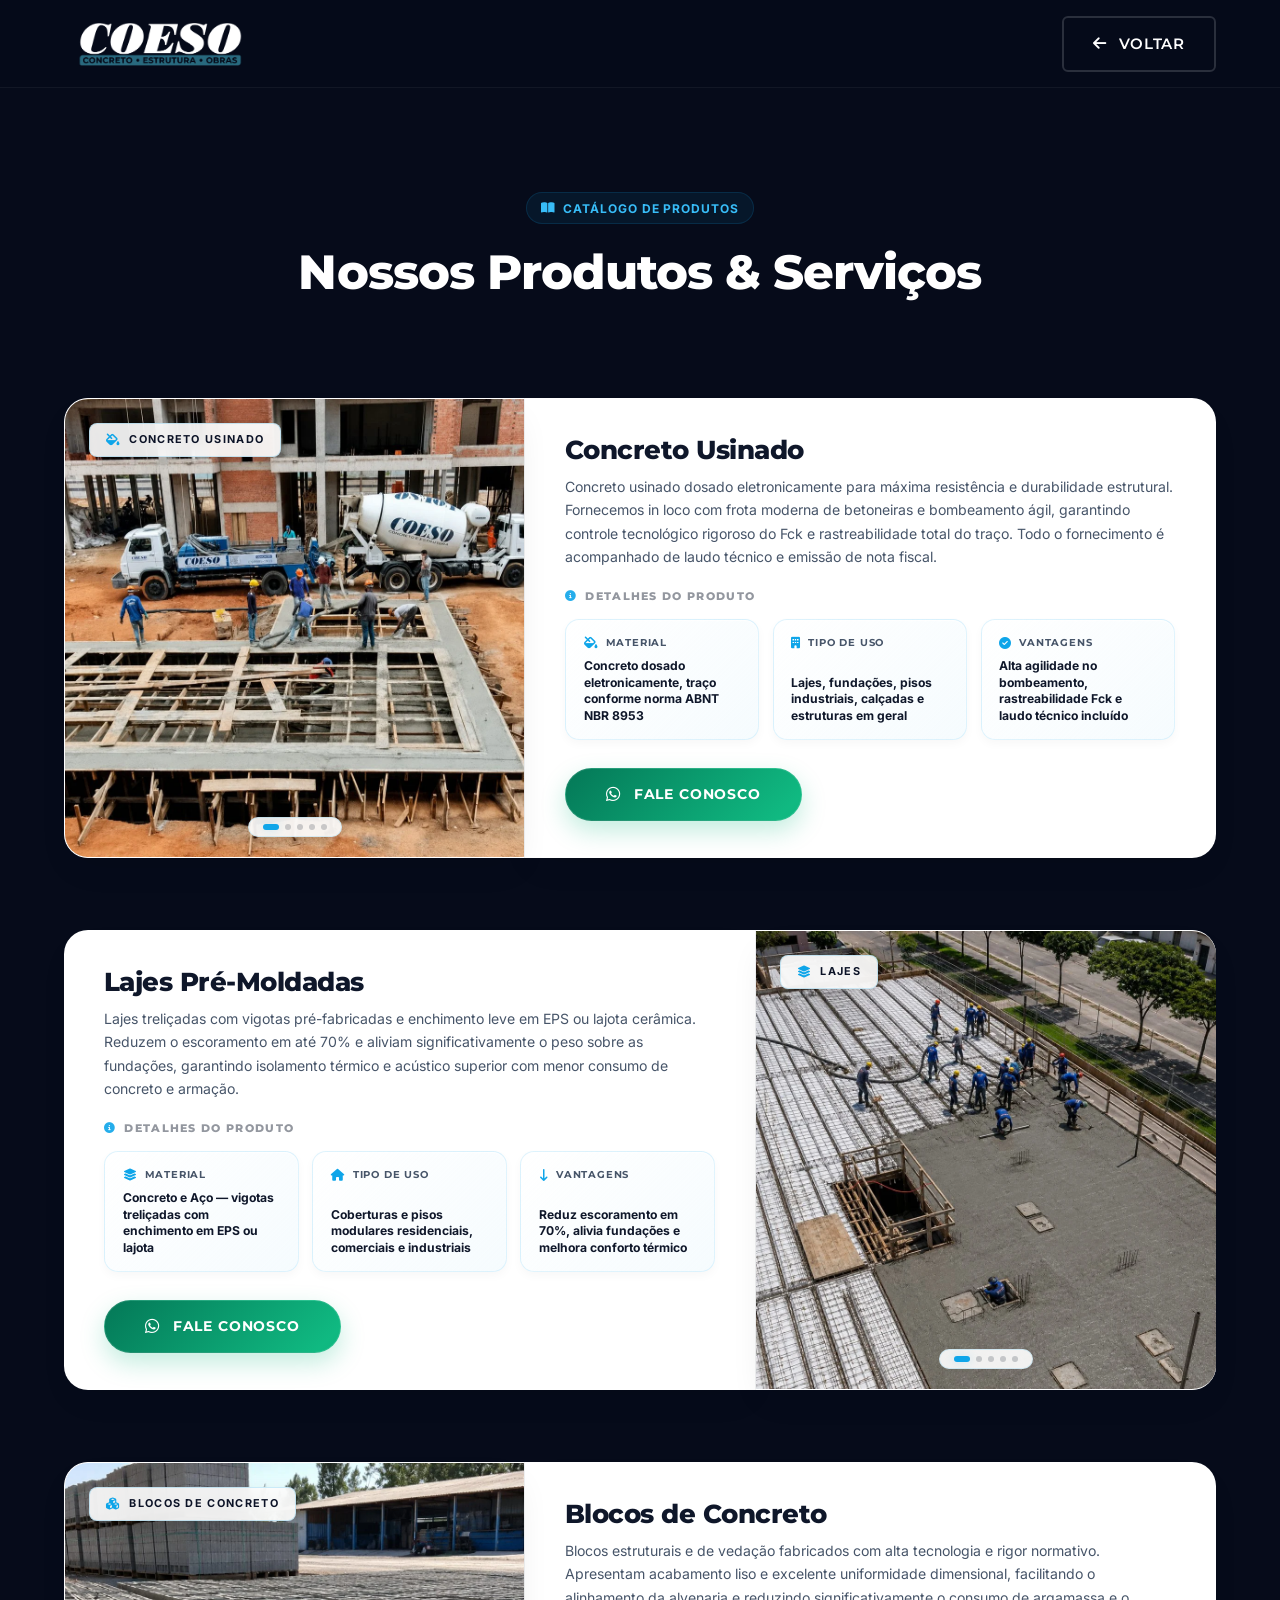
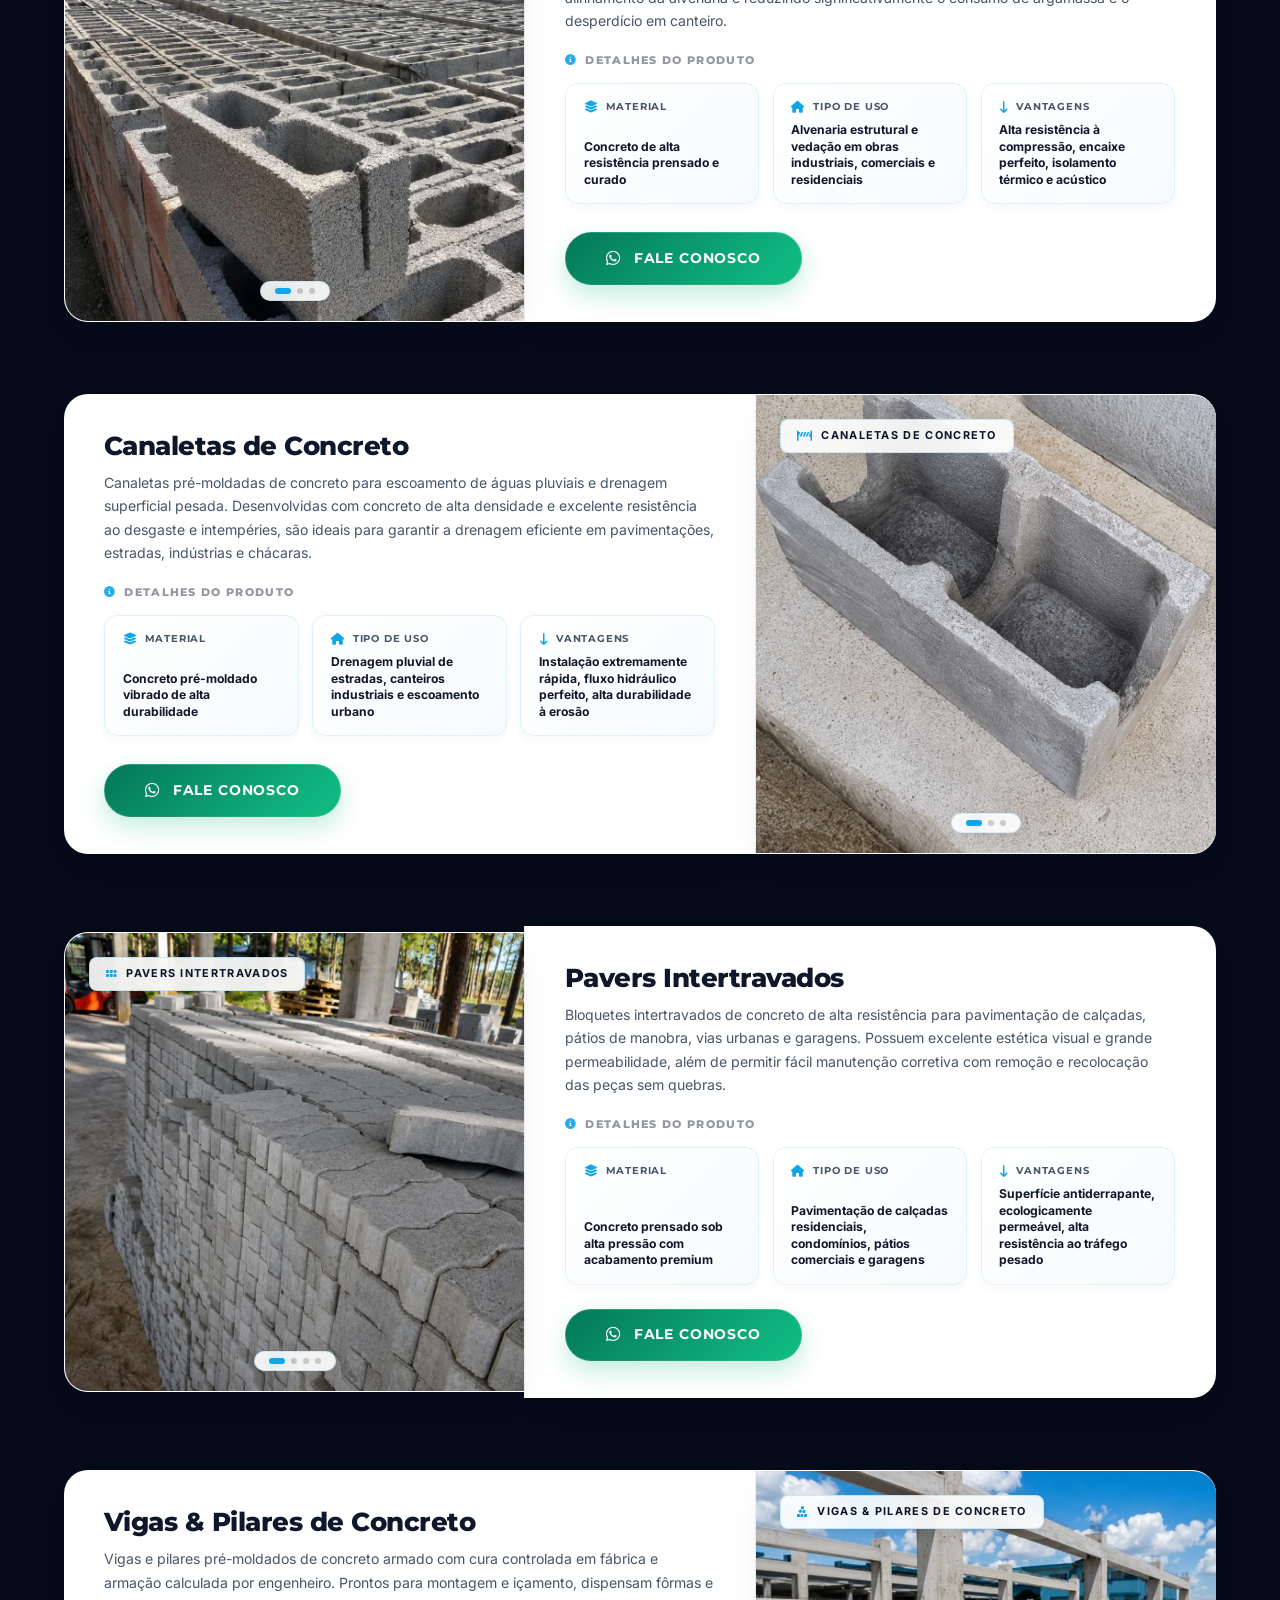
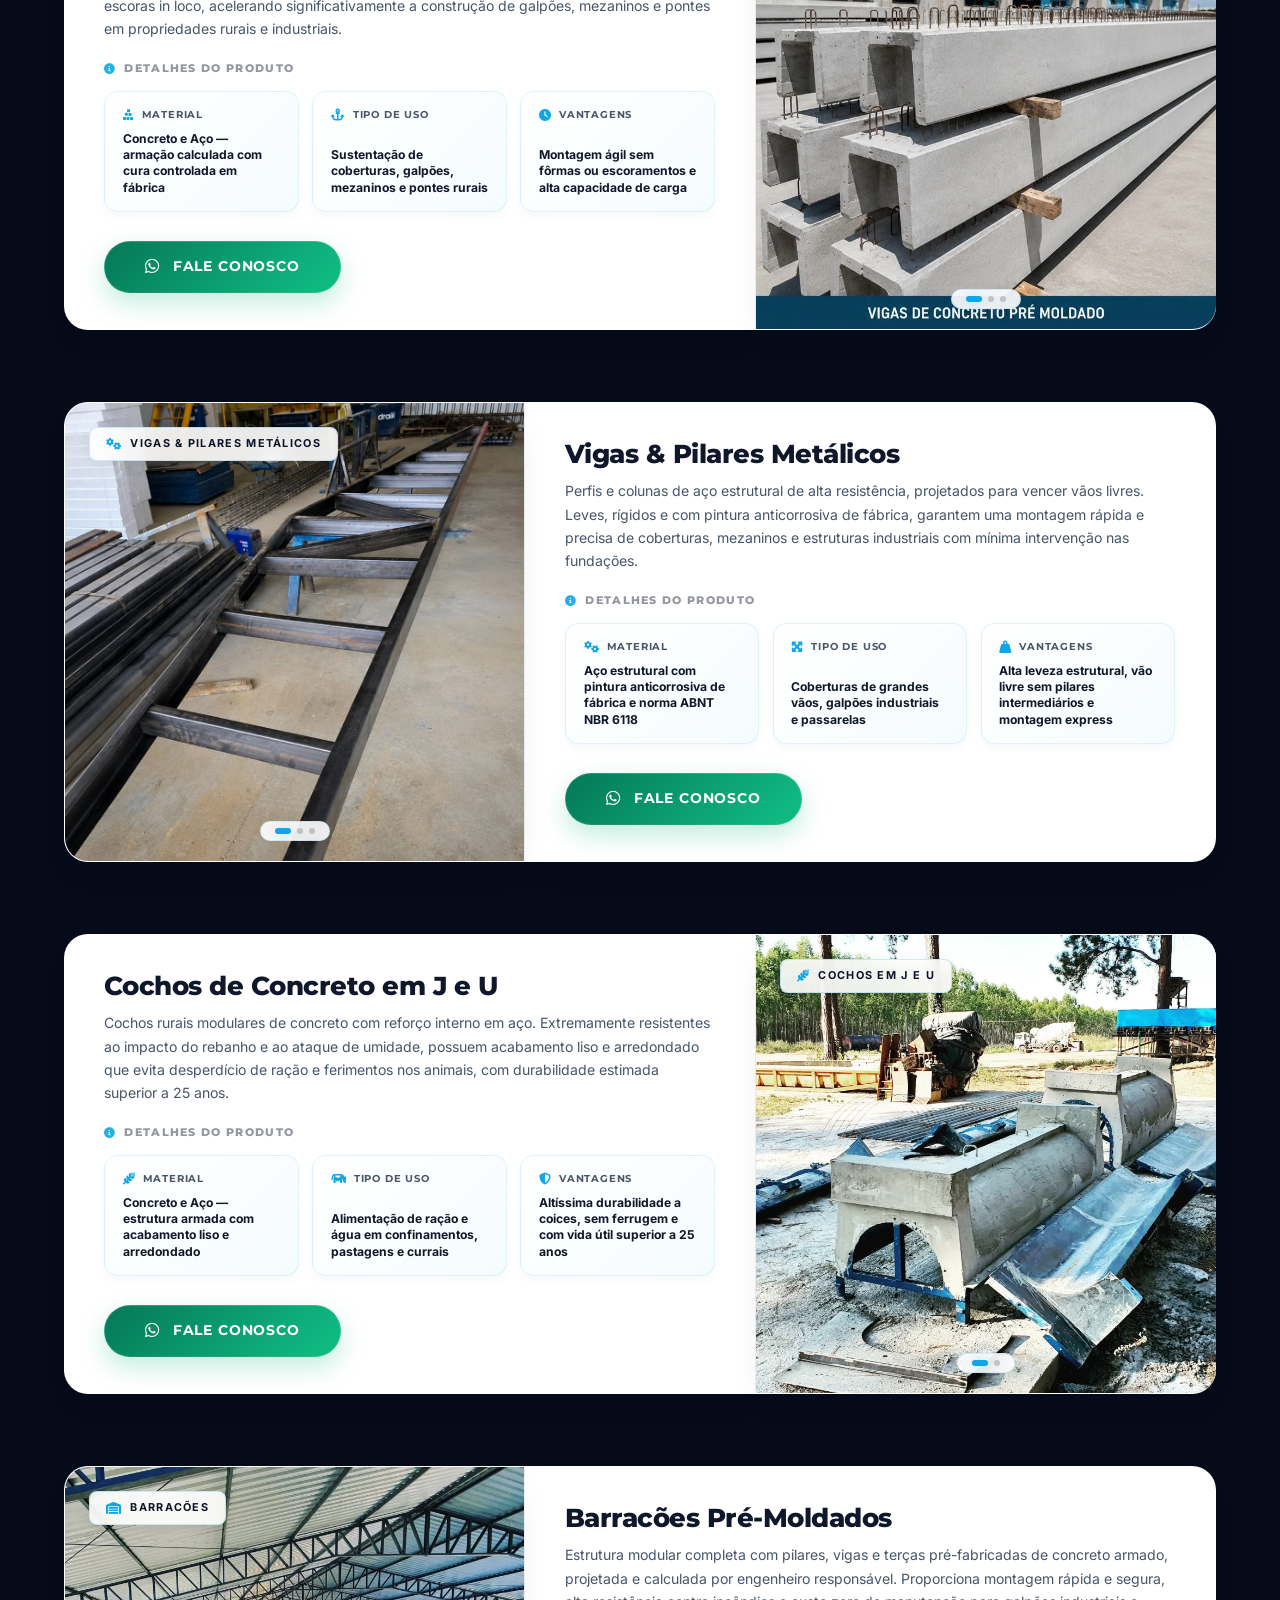
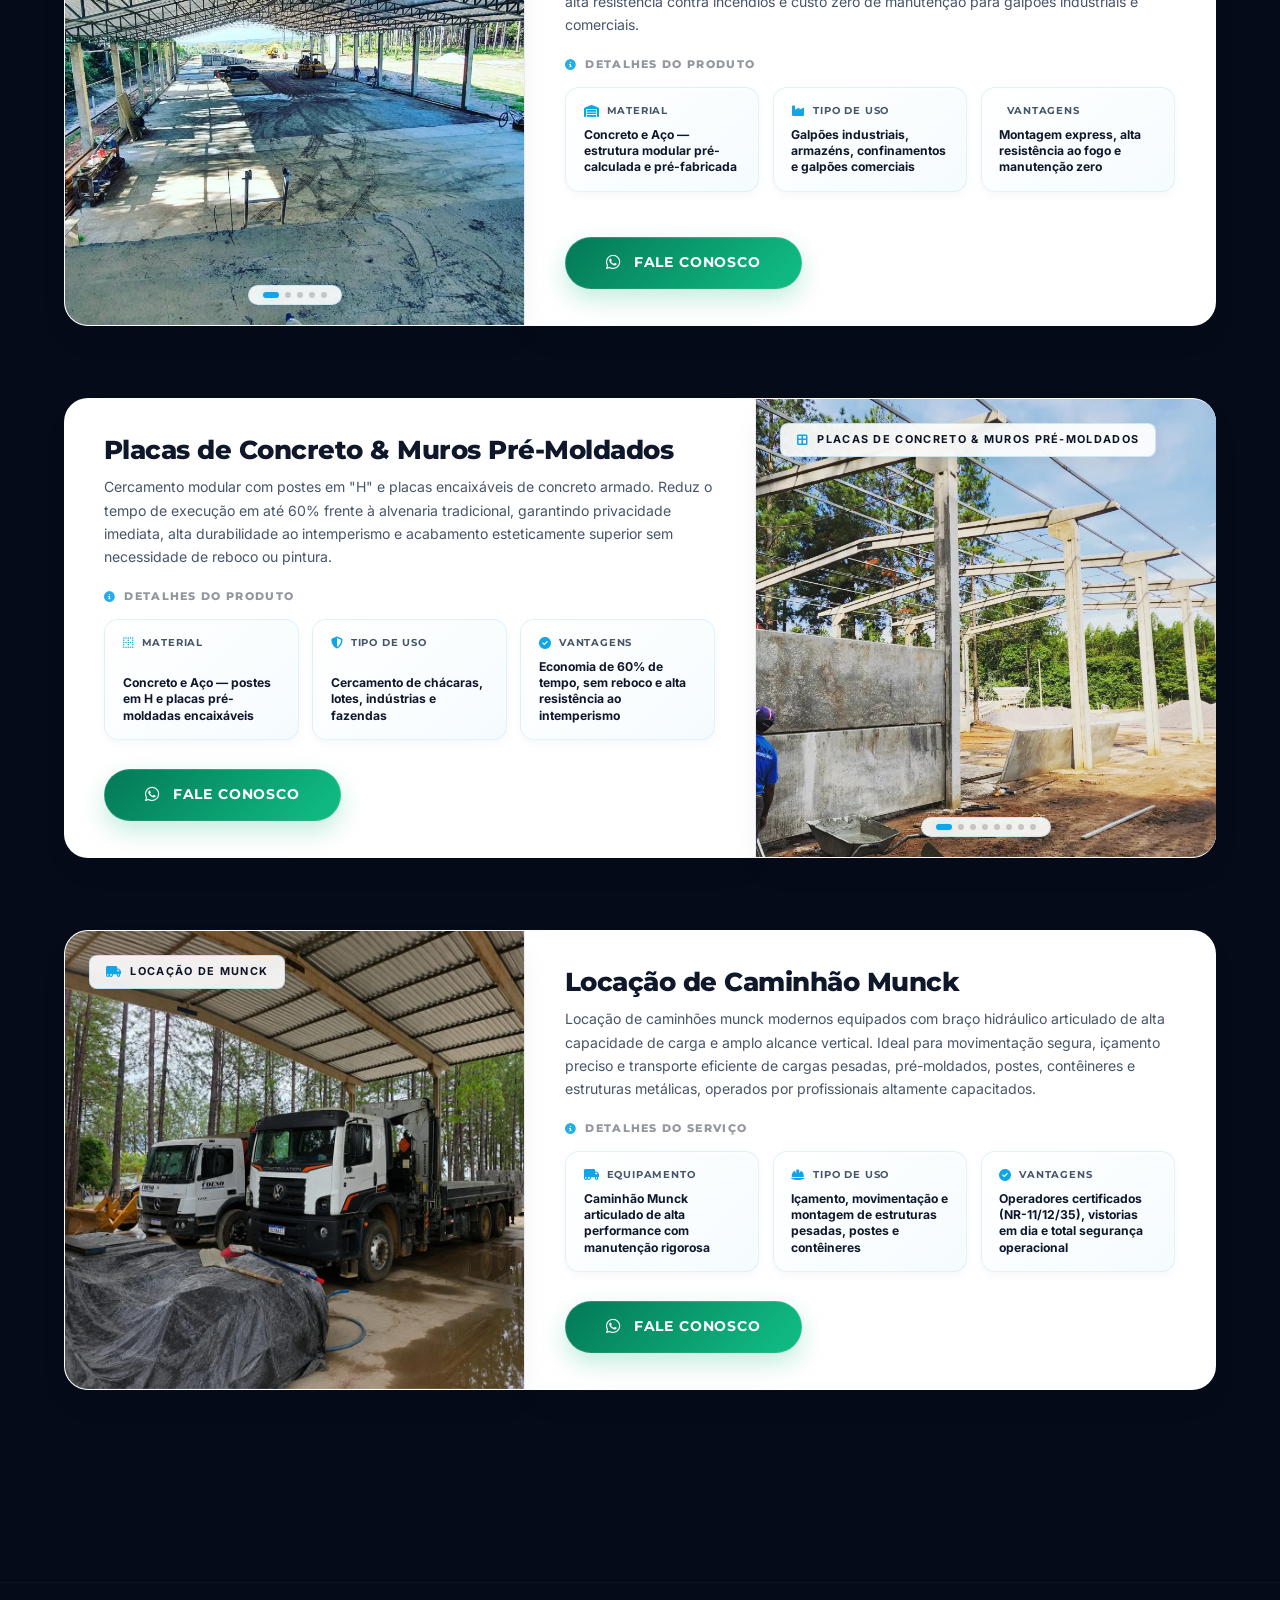
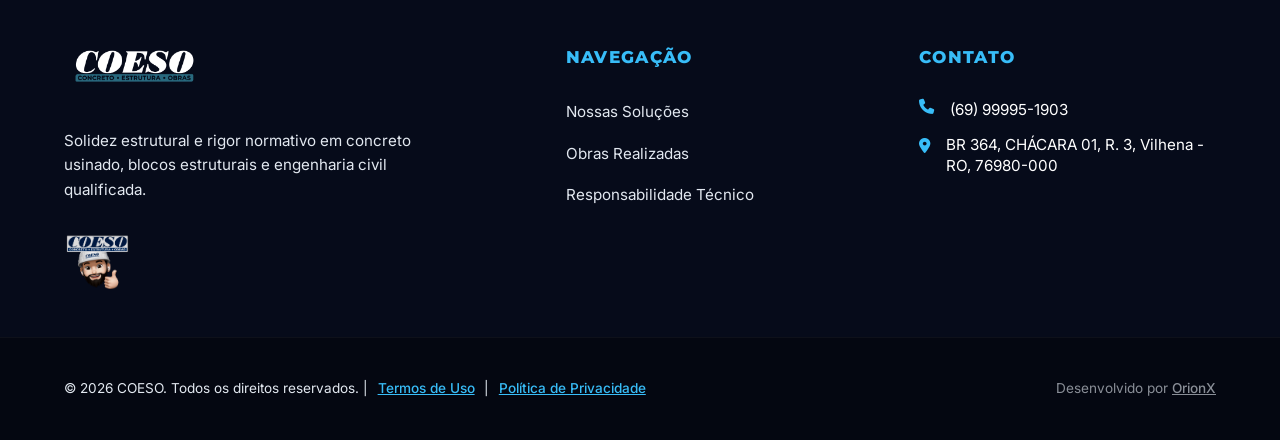
==== commit cdb56210: "Add files via upload" ====
--- a/catalogo.html
+++ b/catalogo.html
@@ -1,6 +1,25 @@
 <!DOCTYPE html>
 <html lang="pt-BR">
 <head>
+    <!-- Google tag (gtag.js) -->
+    <script async src="https://www.googletagmanager.com/gtag/js?id=G-XTFPNBNFXM"></script>
+    <script>
+      window.dataLayer = window.dataLayer || [];
+      function gtag(){dataLayer.push(arguments);}
+      gtag('js', new Date());
+
+      gtag('config', 'G-XTFPNBNFXM');
+    </script>
+
+    <!-- Microsoft Clarity -->
+    <script type="text/javascript">
+        (function(c,l,a,r,i,t,y){
+            c[a]=c[a]||function(){(c[a].q=c[a].q||[]).push(arguments)};
+            t=l.createElement(r);t.async=1;t.src="https://www.clarity.ms/tag/"+i;
+            y=l.getElementsByTagName(r)[0];y.parentNode.insertBefore(t,y);
+        })(window, document, "clarity", "script", "wwrb8j61vb");
+    </script>
+
     <meta charset="UTF-8">
     <meta name="viewport" content="width=device-width, initial-scale=1.0">
     <title>Catálogo Oficial | COESO Engenharia</title>
@@ -739,6 +758,9 @@
                 <div class="copyright">
                     <p>&copy; 2026 COESO. Todos os direitos reservados. | <a href="termos.html" class="footer-legal-link">Termos de Uso</a> | <a href="privacidade.html" class="footer-legal-link">Política de Privacidade</a></p>
                 </div>
+                <div class="developer-credits">
+                    Desenvolvido por <a href="https://www.instagram.com/orionx_br/" target="_blank">OrionX</a>
+                </div>
             </div>
         </div>
     </footer>
--- a/style.css
+++ b/style.css
@@ -467,6 +467,42 @@
     gap: 1.5rem;
 }
 
+.hero-whatsapp-box {
+    display: flex;
+    flex-direction: column;
+    align-items: center;
+    gap: 0.5rem;
+    flex: 0 1 auto;
+}
+
+.hero-instagram-link {
+    display: inline-flex;
+    align-items: center;
+    gap: 0.35rem;
+    color: rgba(255, 255, 255, 0.7);
+    font-size: 0.85rem;
+    font-family: var(--font-body);
+    font-weight: 500;
+    text-decoration: none;
+    transition: var(--transition-fast);
+}
+
+.hero-instagram-link i {
+    font-size: 0.95rem;
+    color: #e1306c;
+    transition: var(--transition-fast);
+}
+
+.hero-instagram-link:hover {
+    color: var(--white);
+    text-shadow: 0 0 10px rgba(255, 255, 255, 0.3);
+}
+
+.hero-instagram-link:hover i {
+    transform: scale(1.1);
+    color: #f77737;
+}
+
 /* --- Seção Soluções (30% Branco) --- */
 .solucoes-grid {
     display: grid;
@@ -1261,6 +1297,22 @@
 .copyright p {
     font-size: 0.85rem;
     color: var(--off-white-200);
+}
+
+.developer-credits {
+    font-size: 0.85rem;
+    color: var(--off-white-200);
+    opacity: 0.6;
+    transition: var(--transition-fast);
+}
+
+.developer-credits:hover {
+    opacity: 1;
+}
+
+.developer-credits a {
+    text-decoration: underline;
+    font-weight: 500;
 }
 
 .nota-tecnica {
@@ -1343,6 +1395,55 @@
     transform: translateX(0);
 }
 
+/* --- Botão de Instagram Flutuante --- */
+.instagram-float {
+    position: fixed;
+    bottom: 7.25rem;
+    right: 2.5rem;
+    background: linear-gradient(45deg, #f09433 0%, #e6683c 25%, #dc2743 50%, #cc2366 75%, #bc1888 100%);
+    color: var(--white);
+    width: 3.75rem;
+    height: 3.75rem;
+    border-radius: 50%;
+    display: flex;
+    align-items: center;
+    justify-content: center;
+    font-size: 2rem;
+    box-shadow: 0 10px 30px rgba(220, 39, 67, 0.4);
+    z-index: 999;
+    transition: var(--transition-smooth);
+}
+
+.instagram-float:hover {
+    background: linear-gradient(45deg, #bc1888 0%, #cc2366 25%, #dc2743 50%, #e6683c 75%, #f09433 100%);
+    transform: scale(1.1) rotate(-12deg);
+    box-shadow: 0 15px 35px rgba(220, 39, 67, 0.6);
+}
+
+.instagram-float .tooltip {
+    position: absolute;
+    right: 4.75rem;
+    background-color: var(--blue-dark-700);
+    border: 1px solid var(--border-light);
+    color: var(--white);
+    font-size: 0.8rem;
+    font-family: var(--font-title);
+    font-weight: 700;
+    padding: 0.45rem 1rem;
+    border-radius: 4px;
+    white-space: nowrap;
+    opacity: 0;
+    transform: translateX(10px);
+    pointer-events: none;
+    transition: var(--transition-fast);
+    box-shadow: var(--shadow-md);
+}
+
+.instagram-float:hover .tooltip {
+    opacity: 1;
+    transform: translateX(0);
+}
+
 /* --- Efeitos de Revelação Scroll (IntersectionObserver) --- */
 .scroll-reveal {
     opacity: 0;
@@ -1518,6 +1619,27 @@
     
     .whatsapp-float .tooltip {
         display: none;
+    }
+
+    .instagram-float {
+        bottom: 5.5rem;
+        right: 1.5rem;
+        width: 3.25rem;
+        height: 3.25rem;
+        font-size: 1.75rem;
+    }
+    
+    .instagram-float .tooltip {
+        display: none;
+    }
+
+    .hero-whatsapp-box {
+        flex: 1 1 50% !important;
+        width: 100% !important;
+    }
+    
+    .hero-instagram-link {
+        font-size: 0.65rem !important;
     }
 }
 
@@ -2874,32 +2996,124 @@
     position: relative;
 }
 
-.quem-somos-img-box {
+.quem-somos-slider-container {
     position: relative;
+    width: 100%;
+    max-width: 540px;
+    margin: 0 auto;
     border-radius: 20px;
-    overflow: visible;
     box-shadow: var(--shadow-lg);
     border: 1px solid var(--off-white-200);
-}
-
-.quem-somos-img {
-    width: 100%;
-    height: 480px;
-    object-fit: cover;
+    background-color: var(--blue-dark-800);
+    overflow: visible;
+}
+
+.equipe-slider {
+    position: relative;
+    width: 100%;
+    aspect-ratio: 4 / 3;
     border-radius: 20px;
+    overflow: hidden;
+}
+
+.equipe-slide {
+    position: absolute;
+    top: 0;
+    left: 0;
+    width: 100%;
+    height: 100%;
+    opacity: 0;
+    visibility: hidden;
+    transition: opacity 0.6s cubic-bezier(0.4, 0, 0.2, 1), visibility 0.6s;
+    background-color: var(--blue-dark-900);
+}
+
+.equipe-slide.active {
+    opacity: 1;
+    visibility: visible;
+    z-index: 2;
+}
+
+.equipe-slide-img {
+    width: 100%;
+    height: 100%;
+    object-fit: contain; /* Exibe a imagem completa sem cortar nenhuma pessoa! */
     display: block;
+    background-color: var(--blue-dark-800);
+}
+
+/* Controles Premium Translúcidos */
+.equipe-slider-btn {
+    position: absolute;
+    top: 50%;
+    transform: translateY(-50%);
+    width: 2.75rem;
+    height: 2.75rem;
+    border-radius: 50%;
+    background: rgba(6, 11, 26, 0.75);
+    border: 1px solid rgba(255, 255, 255, 0.15);
+    color: var(--white);
+    font-size: 1rem;
+    display: flex;
+    align-items: center;
+    justify-content: center;
+    cursor: pointer;
+    z-index: 10;
     transition: var(--transition-smooth);
-}
-
-.quem-somos-img-box:hover .quem-somos-img {
-    transform: scale(1.02);
+    backdrop-filter: blur(8px);
+    -webkit-backdrop-filter: blur(8px);
+    box-shadow: 0 4px 15px rgba(0, 0, 0, 0.3);
+}
+
+.equipe-slider-btn:hover {
+    background: var(--blue-light-main);
+    color: var(--white);
+    border-color: var(--blue-light-main);
+    transform: translateY(-50%) scale(1.1);
+    box-shadow: 0 0 15px var(--blue-light-glow);
+}
+
+.equipe-slider-btn.prev { left: -1.75rem; }
+.equipe-slider-btn.next { right: -1.75rem; }
+
+/* Dots Indicadores */
+.equipe-slider-dots {
+    position: absolute;
+    bottom: 1.25rem;
+    left: 50%;
+    transform: translateX(-50%);
+    display: flex;
+    gap: 0.5rem;
+    z-index: 10;
+    background: rgba(6, 11, 26, 0.65);
+    padding: 6px 12px;
+    border-radius: 20px;
+    backdrop-filter: blur(8px);
+    -webkit-backdrop-filter: blur(8px);
+    border: 1px solid rgba(255, 255, 255, 0.08);
+}
+
+.equipe-slider-dots .dot {
+    width: 8px;
+    height: 8px;
+    border-radius: 50%;
+    background: rgba(255, 255, 255, 0.4);
+    cursor: pointer;
+    transition: var(--transition-smooth);
+}
+
+.equipe-slider-dots .dot.active {
+    background: var(--blue-light-main);
+    width: 20px;
+    border-radius: 4px;
+    box-shadow: 0 0 8px var(--blue-light-glow);
 }
 
 /* Glassmorphism Badge para o Símbolo oficial */
 .quem-somos-experience {
     position: absolute;
-    bottom: -10px;
-    right: -10px;
+    bottom: -15px;
+    right: -15px;
     background: transparent;
     backdrop-filter: none;
     border: none;
@@ -2909,11 +3123,12 @@
     justify-content: center;
     box-shadow: none;
     animation: floating-experience 4s ease-in-out infinite;
+    z-index: 5;
 }
 
 .quem-somos-badge-img {
-    width: 124px;
-    height: 124px;
+    width: 105px;
+    height: 105px;
     object-fit: contain;
     display: block;
     filter: none;
@@ -2970,9 +3185,6 @@
     .quem-somos-wrapper {
         gap: 3rem;
     }
-    .quem-somos-img {
-        height: 380px;
-    }
 }
 
 @media (max-width: 768px) {
@@ -2980,17 +3192,20 @@
         grid-template-columns: 1fr;
         gap: 3.5rem;
     }
-    .quem-somos-img {
-        height: 320px;
+    .quem-somos-slider-container {
+        max-width: 100%;
+    }
+    .equipe-slider-btn {
+        display: none;
     }
     .quem-somos-experience {
         bottom: -5px;
-        right: 5px;
+        right: -5px;
         padding: 0;
     }
     .quem-somos-badge-img {
-        width: 100px;
-        height: 100px;
+        width: 85px;
+        height: 85px;
     }
 }
 
@@ -3485,9 +3700,9 @@
         align-items: center !important;
         background: linear-gradient(to top, rgba(6, 11, 26, 0.95) 0%, rgba(6, 11, 26, 0.55) 45%, rgba(6, 11, 26, 0.15) 75%, rgba(6, 11, 26, 0) 100%),
                     url('imagens/logo/cam_mobile.webp') no-repeat center center !important; /* Leve degradê azul do filtro de baixo para cima */
-        background-size: contain !important; /* Enquadra a imagem por completo sem zoom lateral */
+        background-size: cover !important; /* Garante que a imagem preencha toda a tela do celular */
         background-color: #060b1a !important; /* Cor de fundo integrada oficial COESO */
-        background-attachment: fixed !important; /* Efeito paralaxe (fundo fixo) no mobile */
+        background-attachment: scroll !important; /* Corrige o bug histórico de renderização do background-attachment: fixed no mobile (iOS/Safari) */
     }
     .hero-overlay {
         display: none !important; /* Oculta overlay global para manter imagem totalmente nítida */
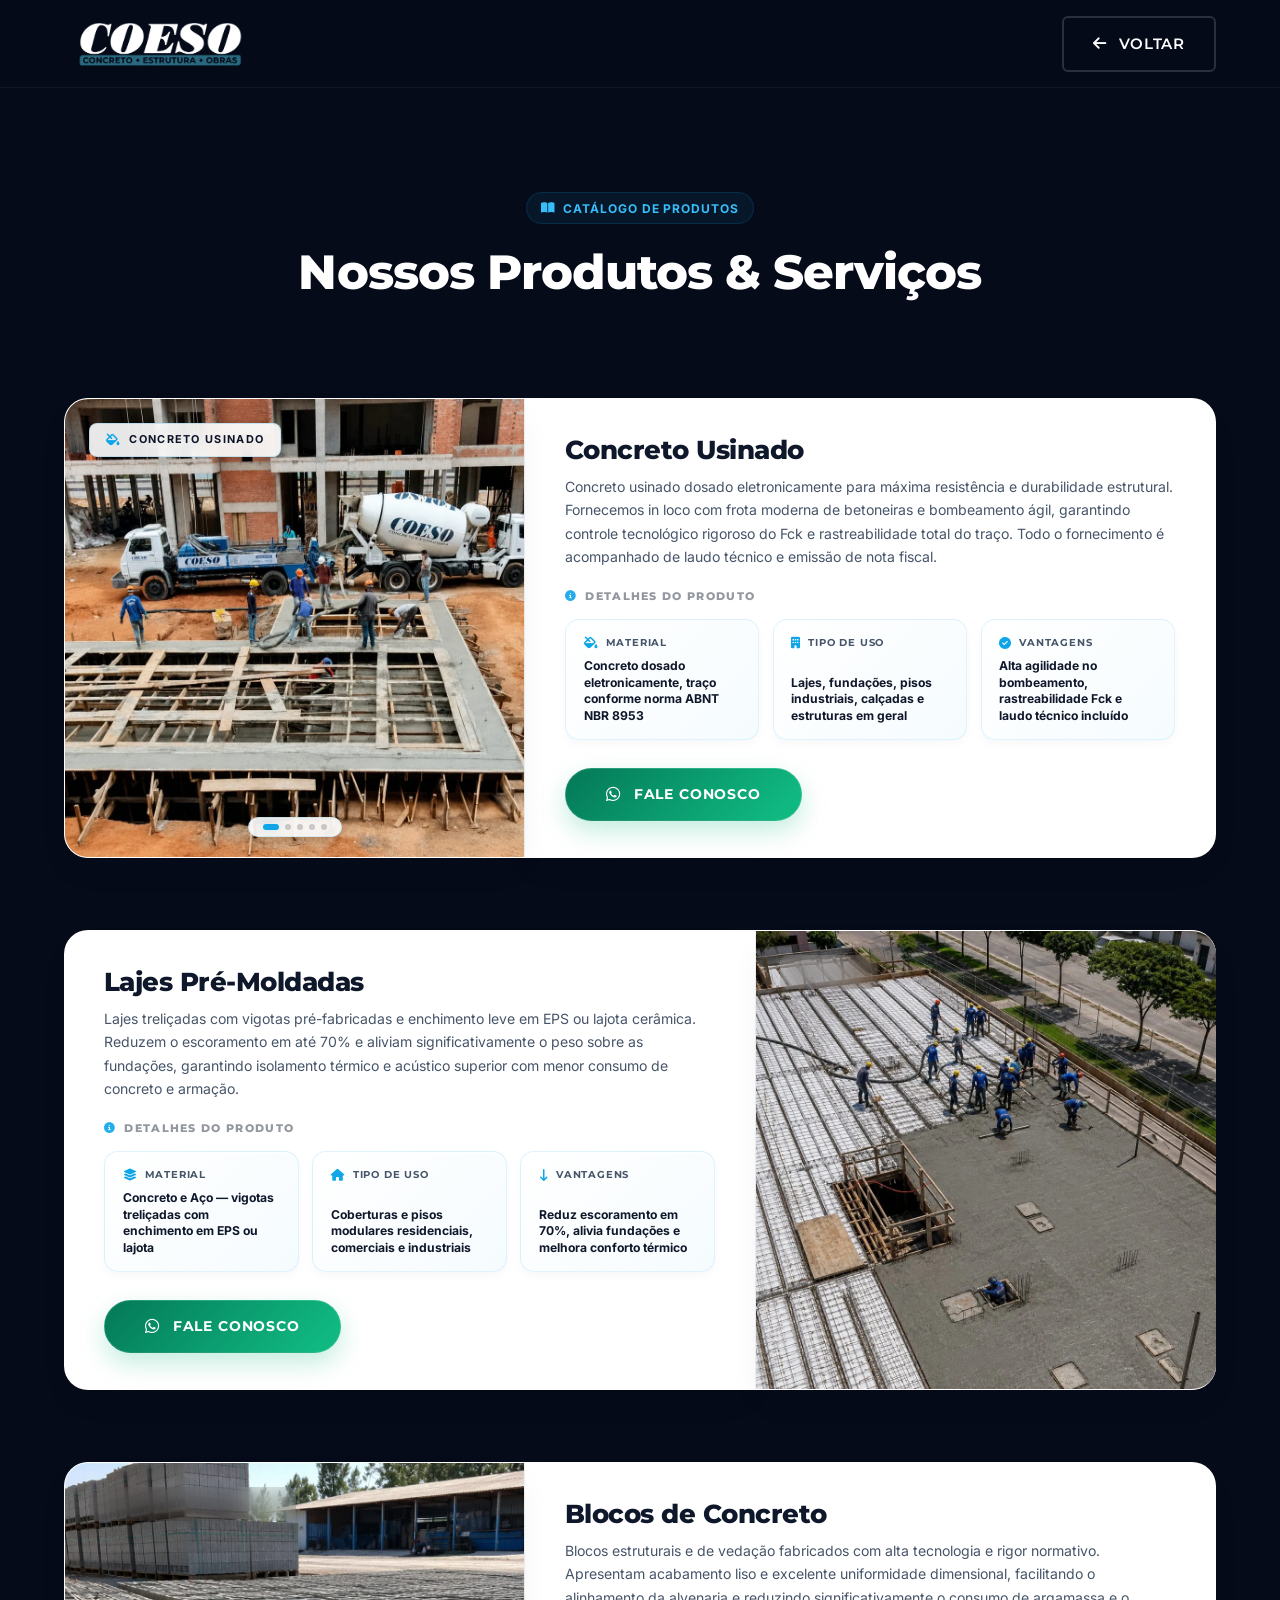
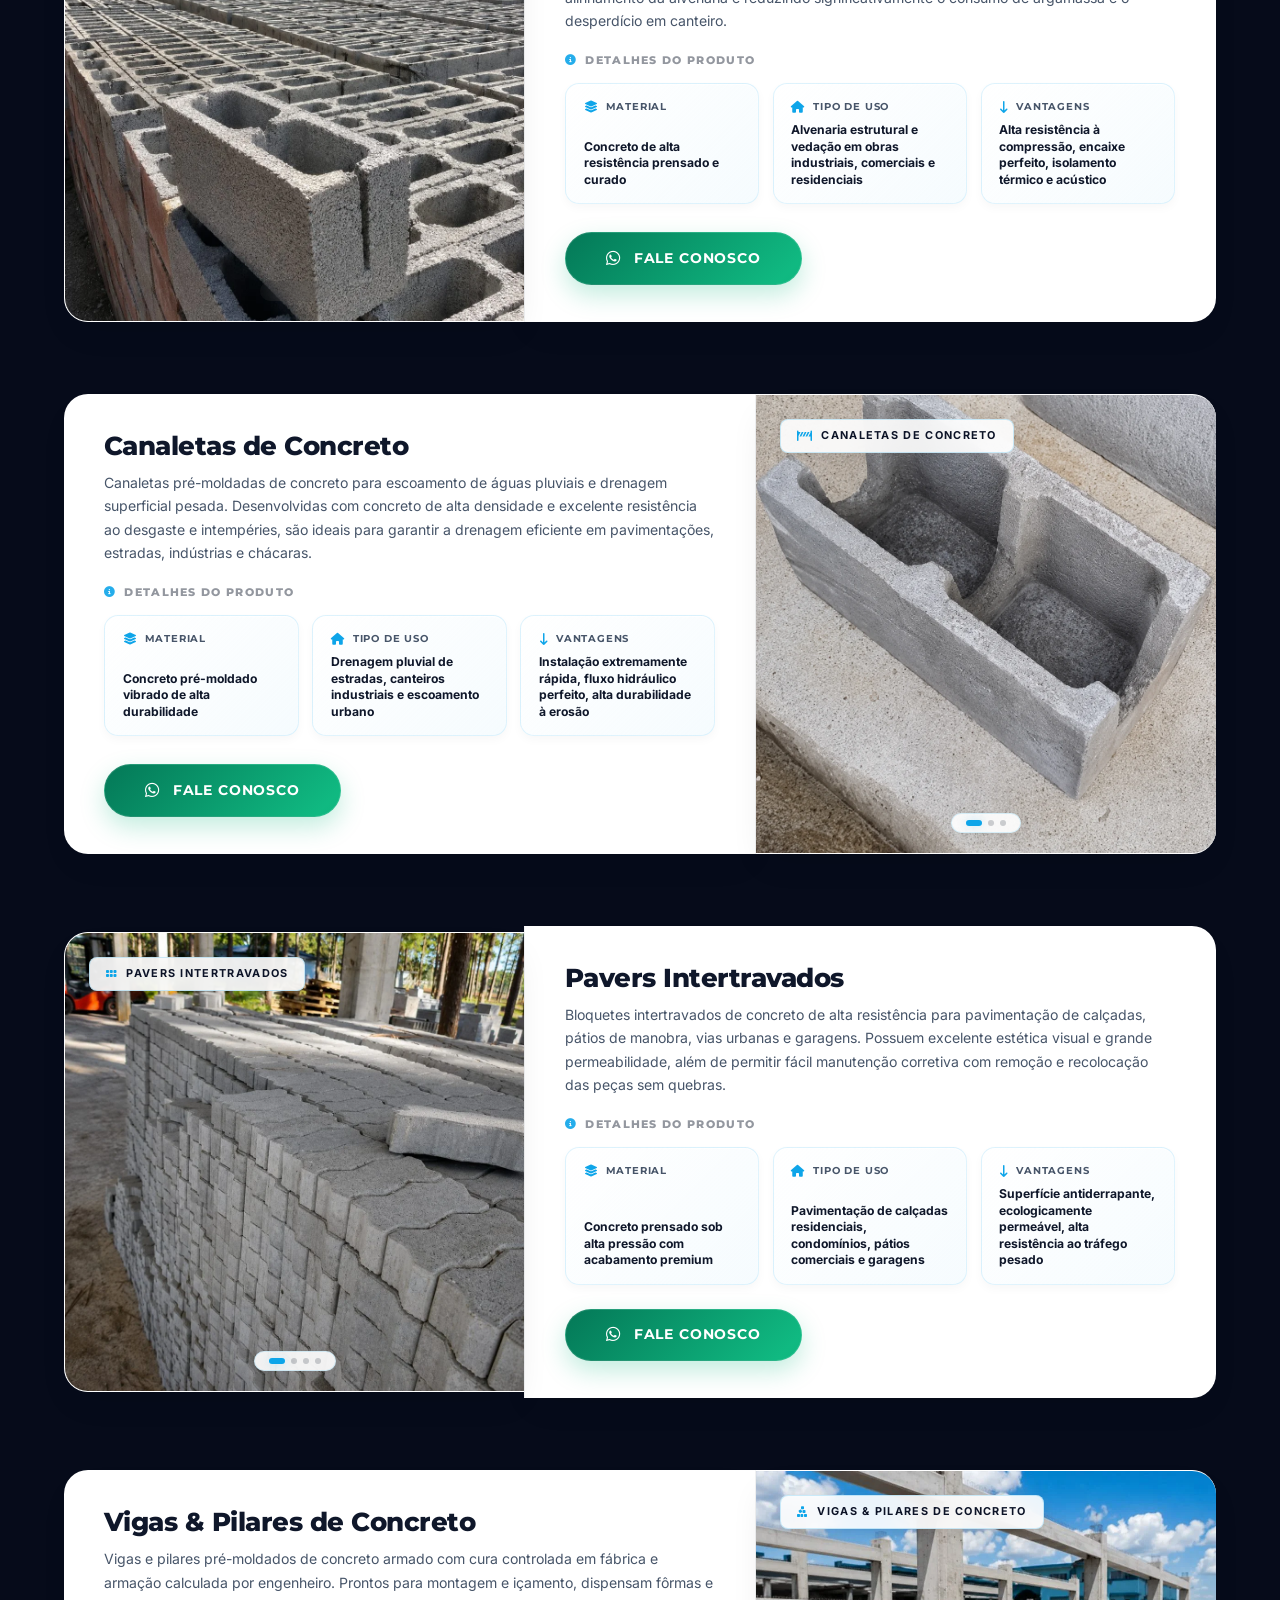
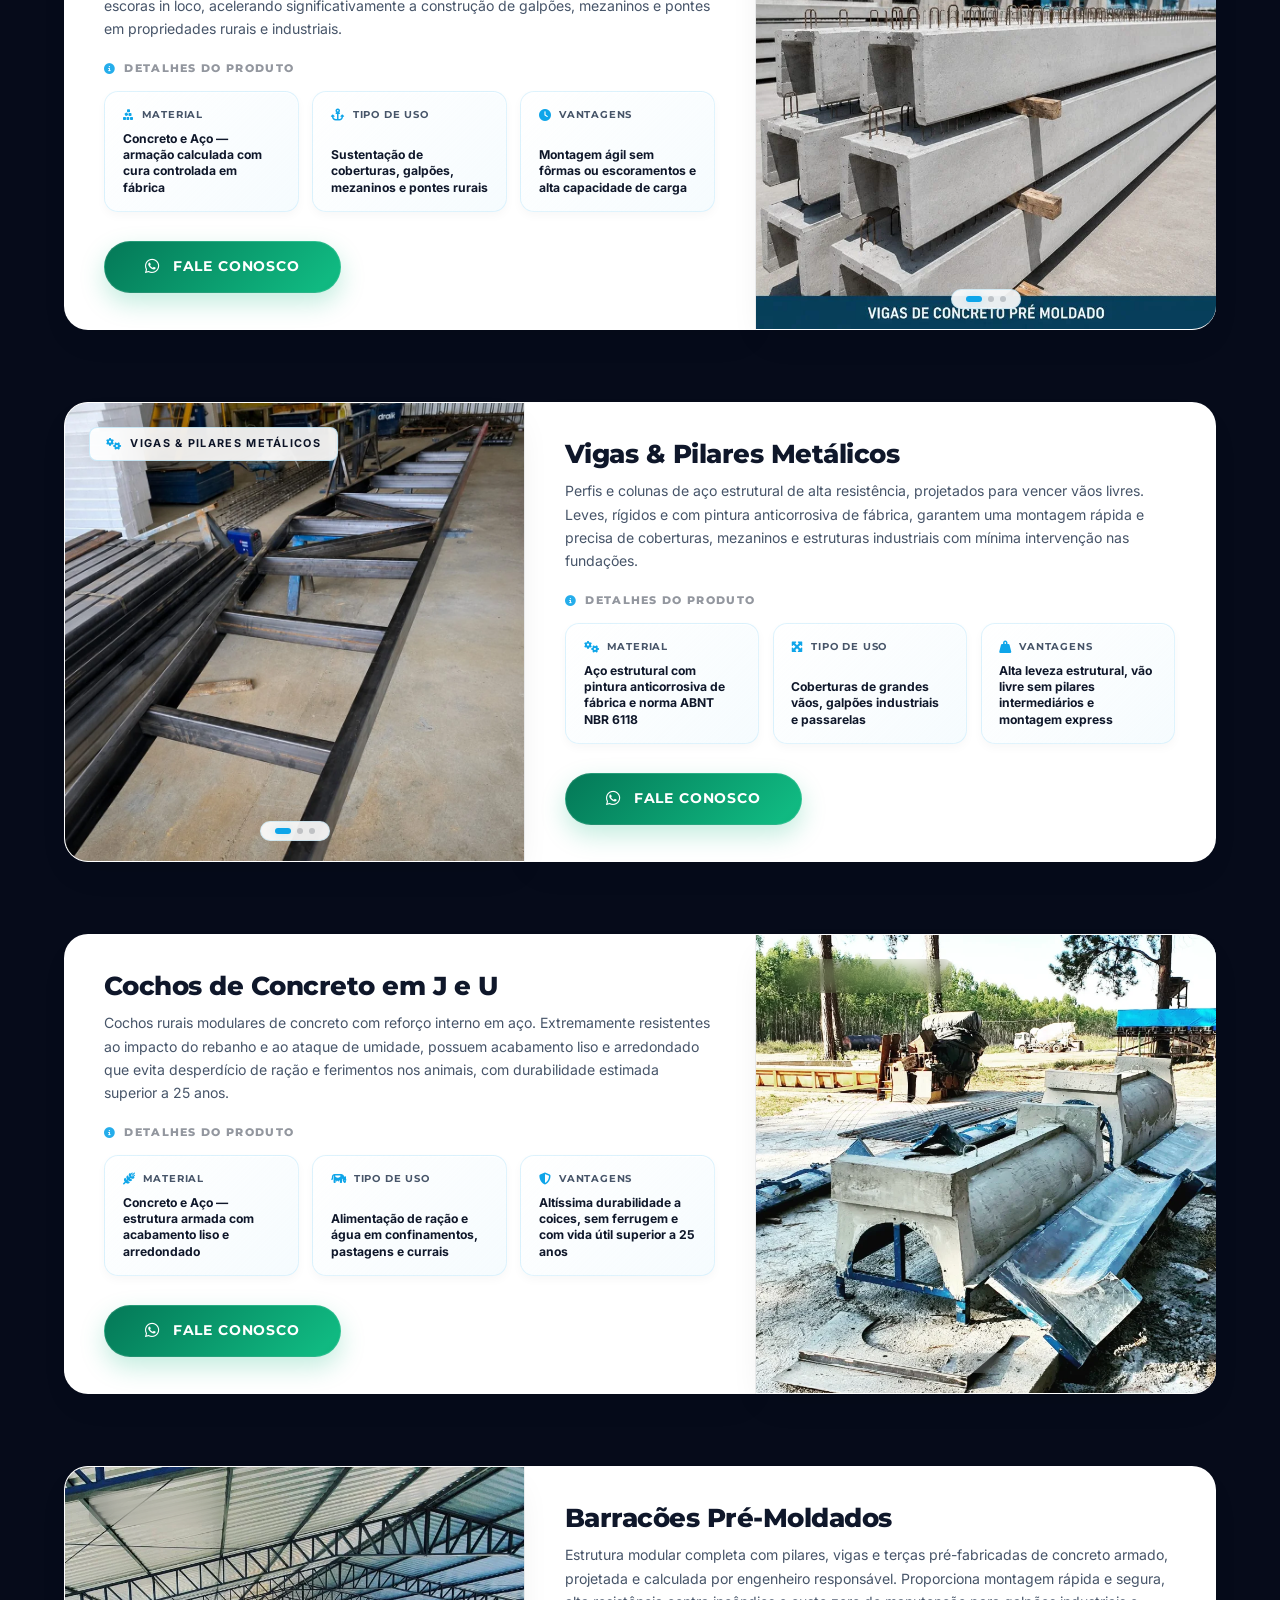
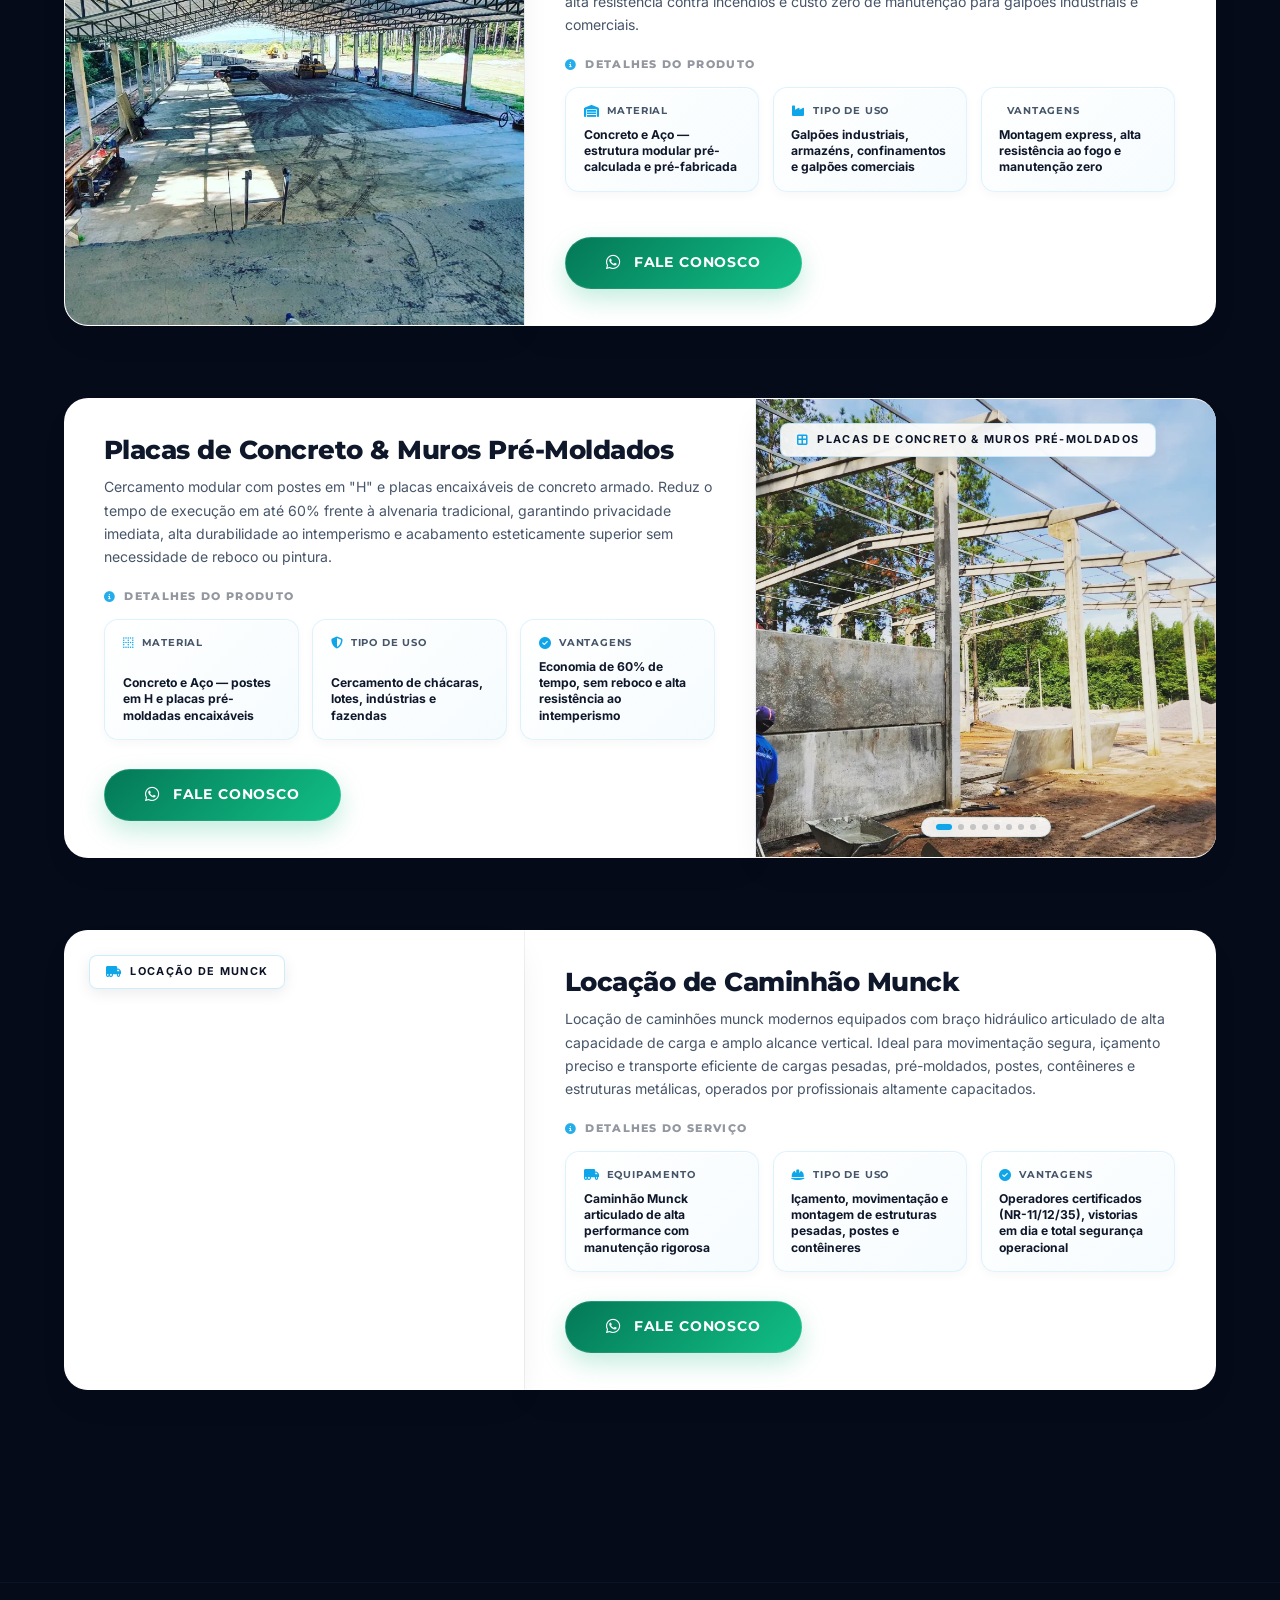
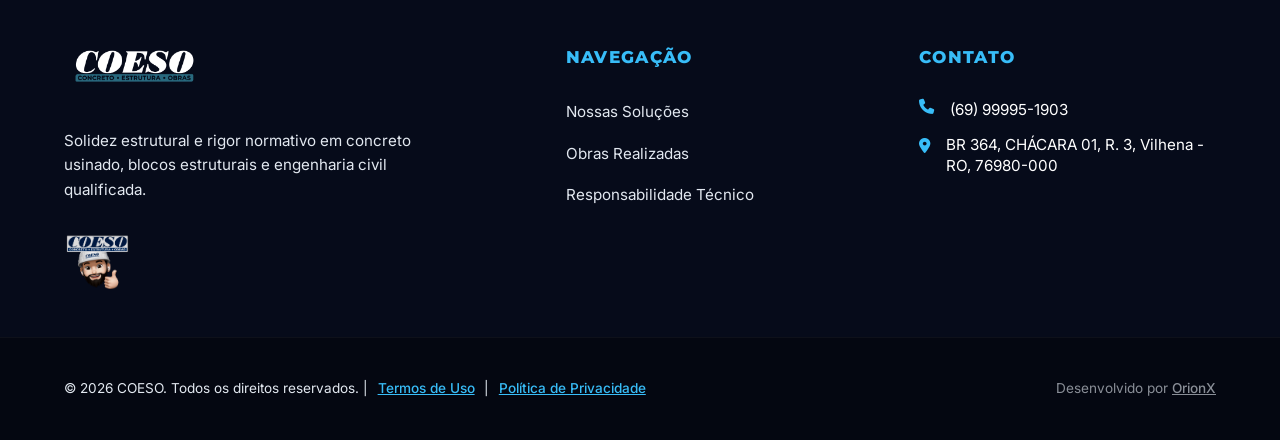
==== commit 51fb229a: "Add files via upload" ====
--- a/catalogo.html
+++ b/catalogo.html
@@ -759,7 +759,7 @@
                     <p>&copy; 2026 COESO. Todos os direitos reservados. | <a href="termos.html" class="footer-legal-link">Termos de Uso</a> | <a href="privacidade.html" class="footer-legal-link">Política de Privacidade</a></p>
                 </div>
                 <div class="developer-credits">
-                    Desenvolvido por <a href="https://www.instagram.com/orionx_br/" target="_blank">OrionX</a>
+                    Desenvolvido por <a href="https://www.instagram.com/orionx_br/" target="_blank" style="text-decoration: underline;">OrionX</a>
                 </div>
             </div>
         </div>
--- a/style.css
+++ b/style.css
@@ -1311,7 +1311,7 @@
 }
 
 .developer-credits a {
-    text-decoration: underline;
+    text-decoration: underline !important;
     font-weight: 500;
 }
 
